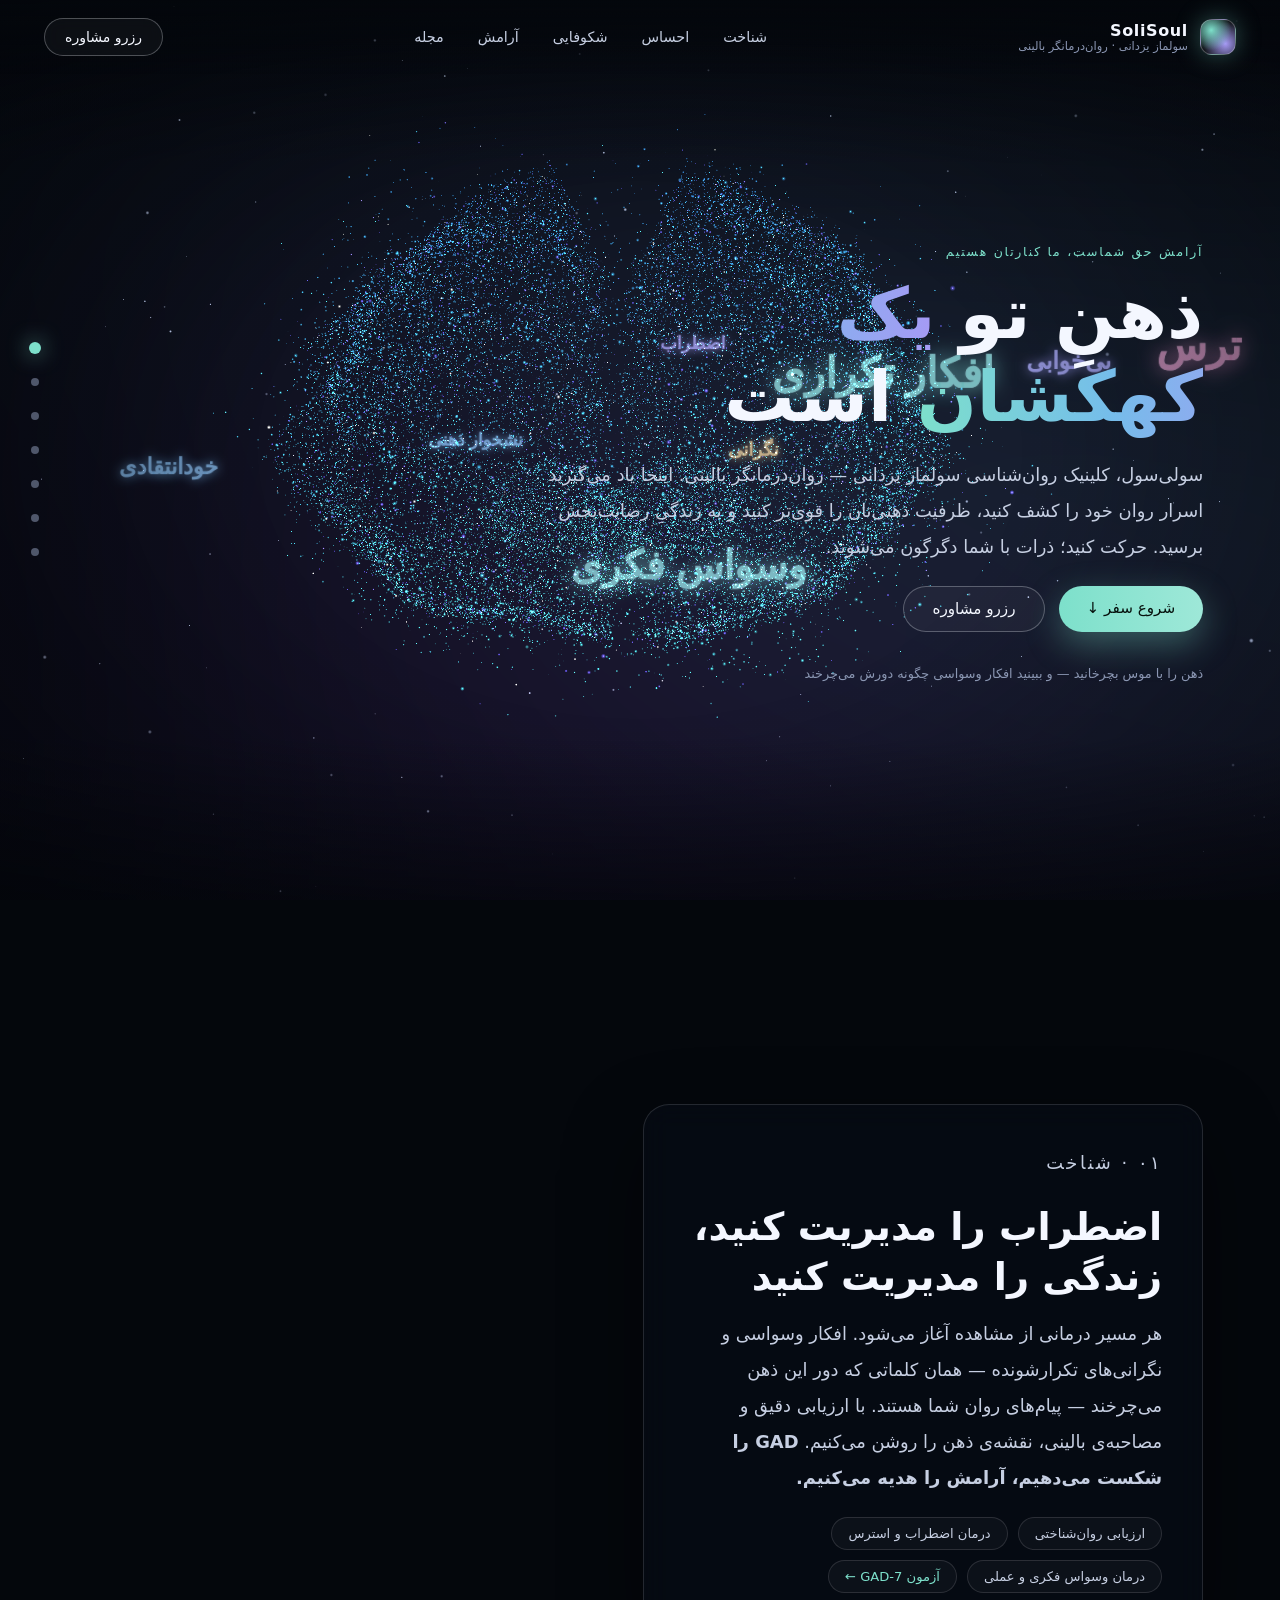
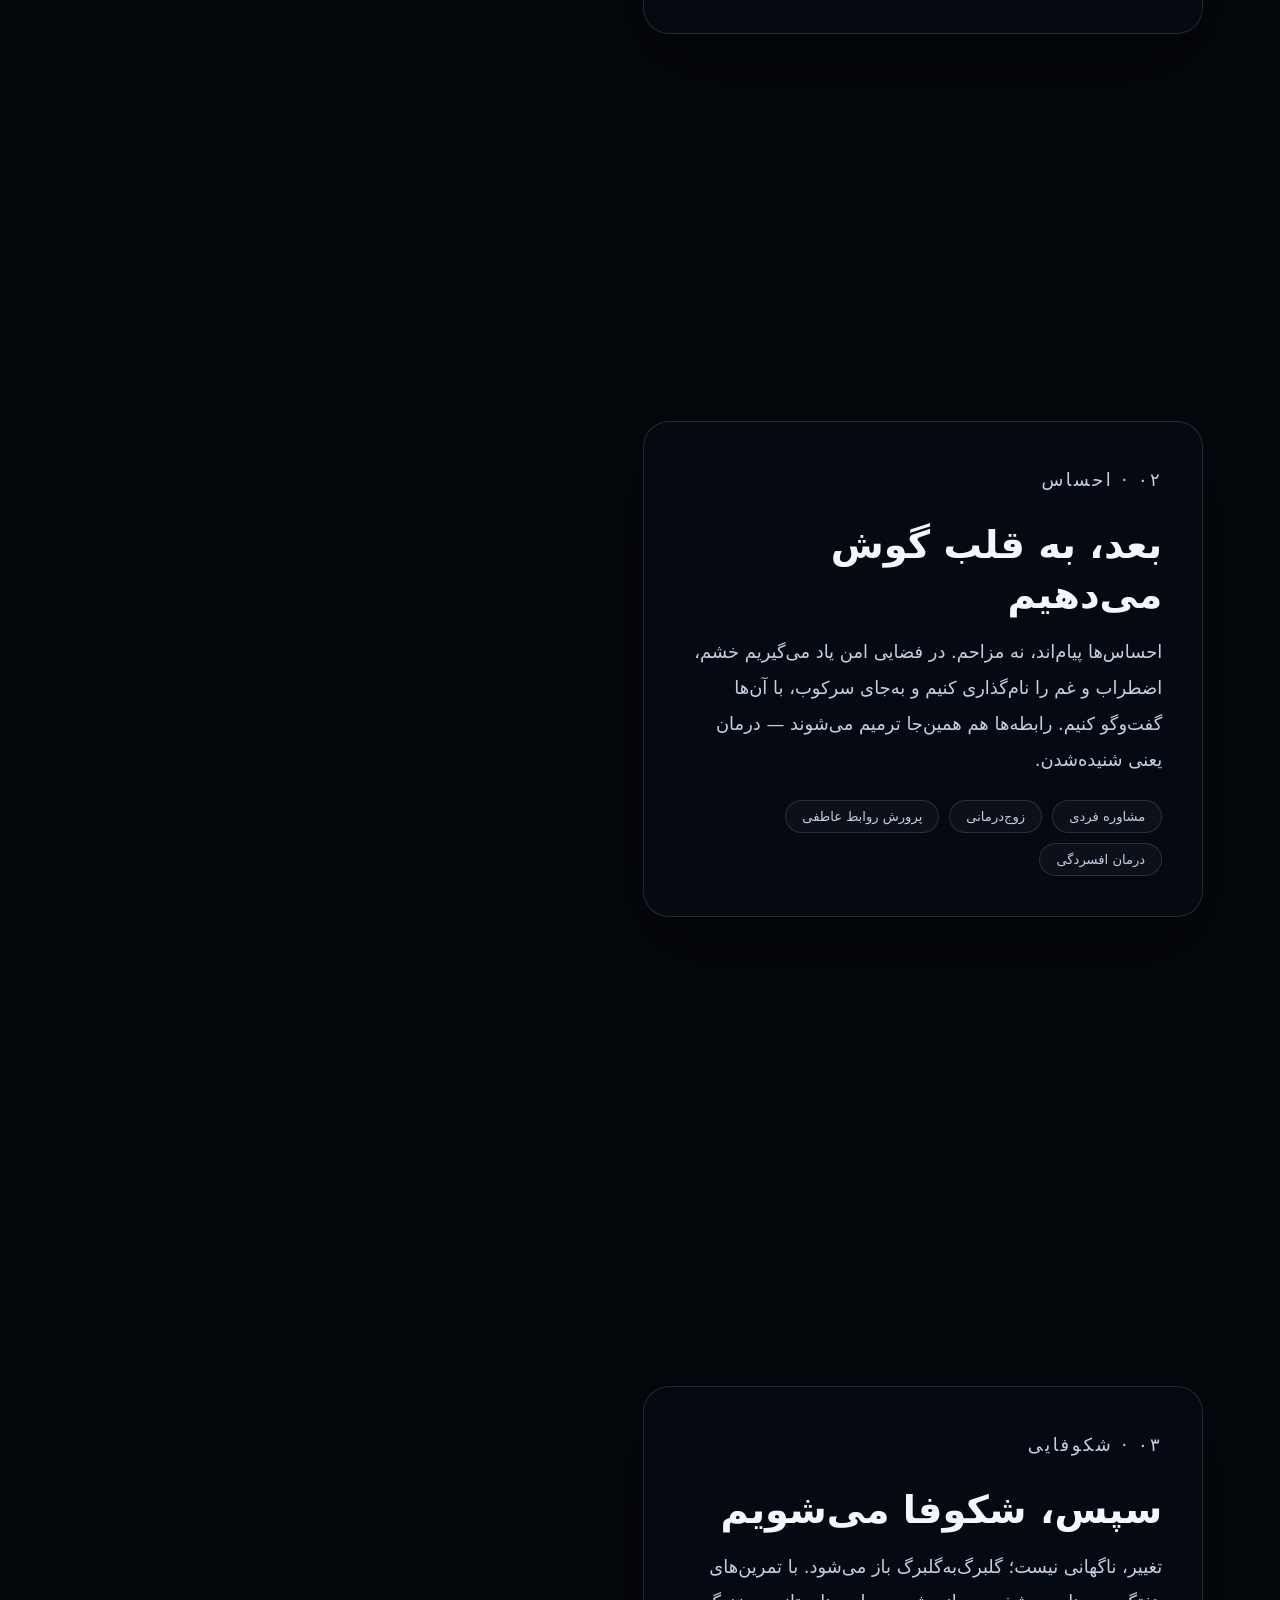
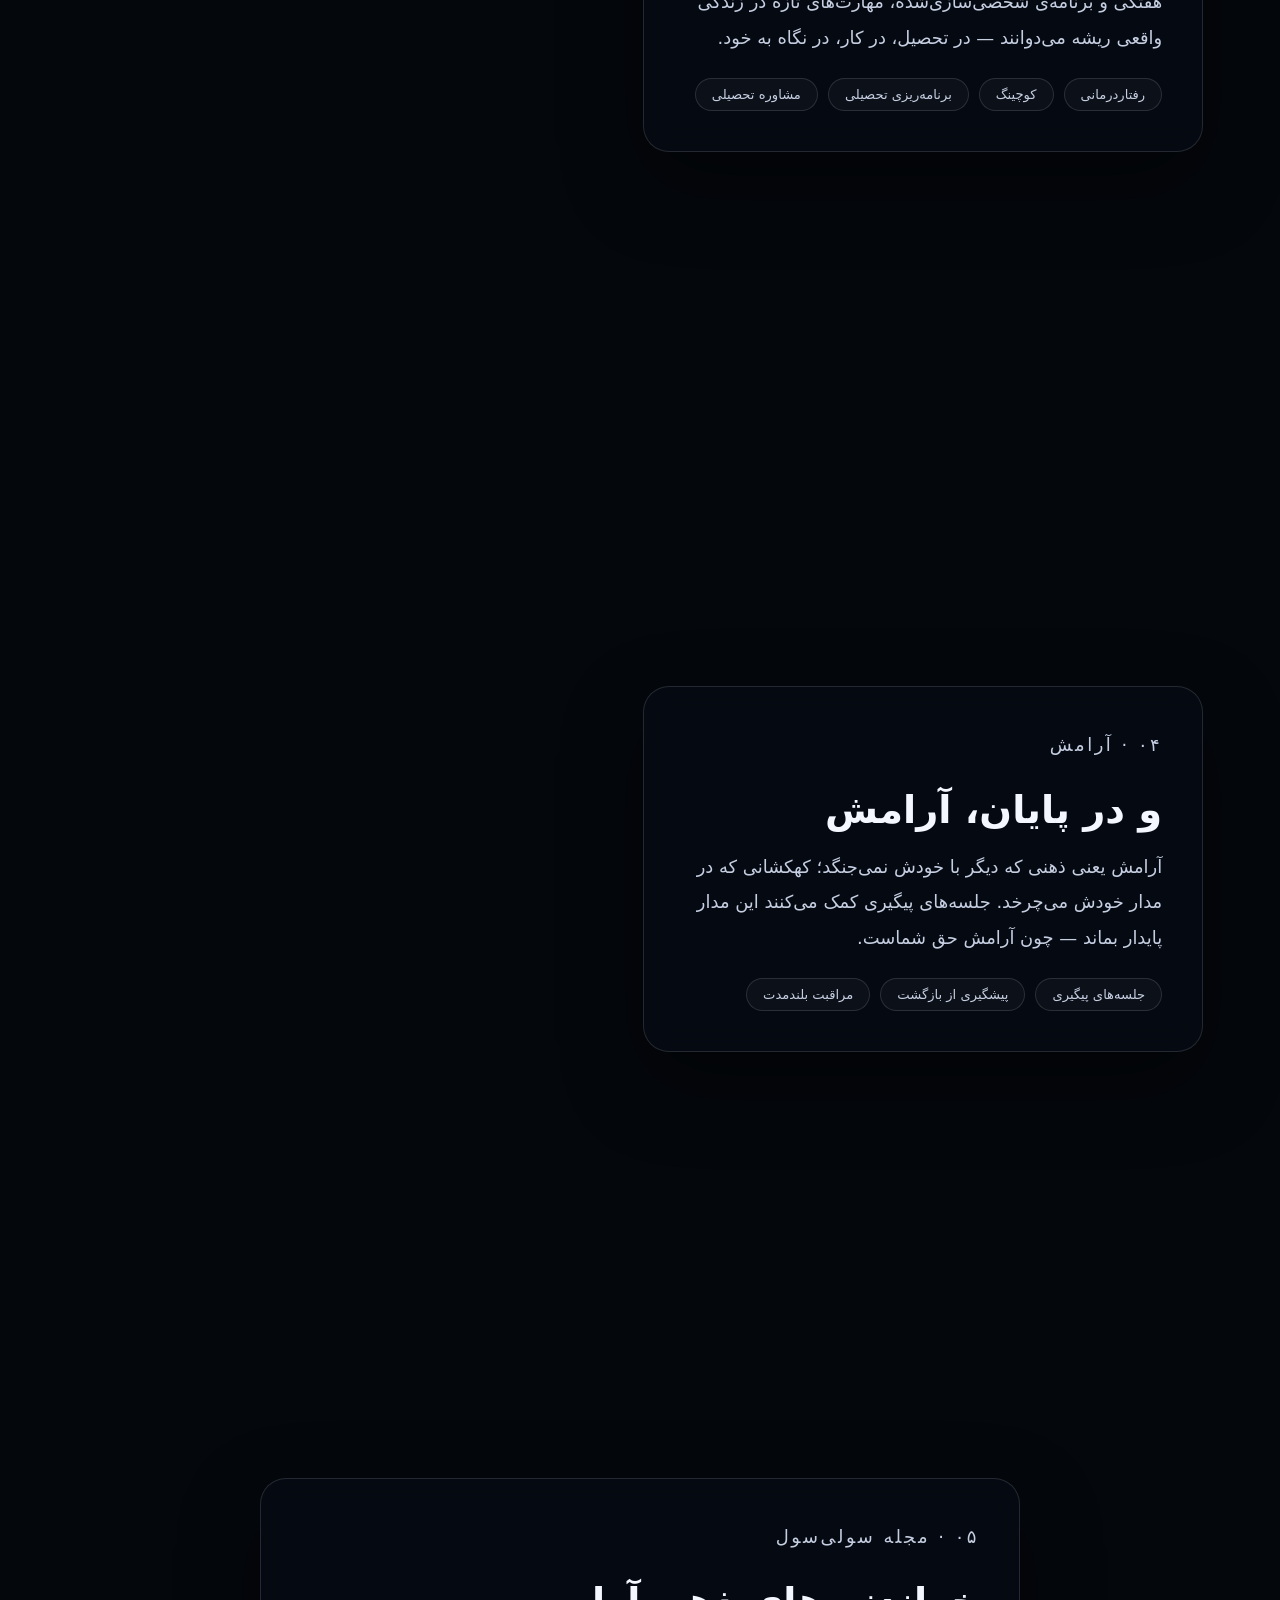
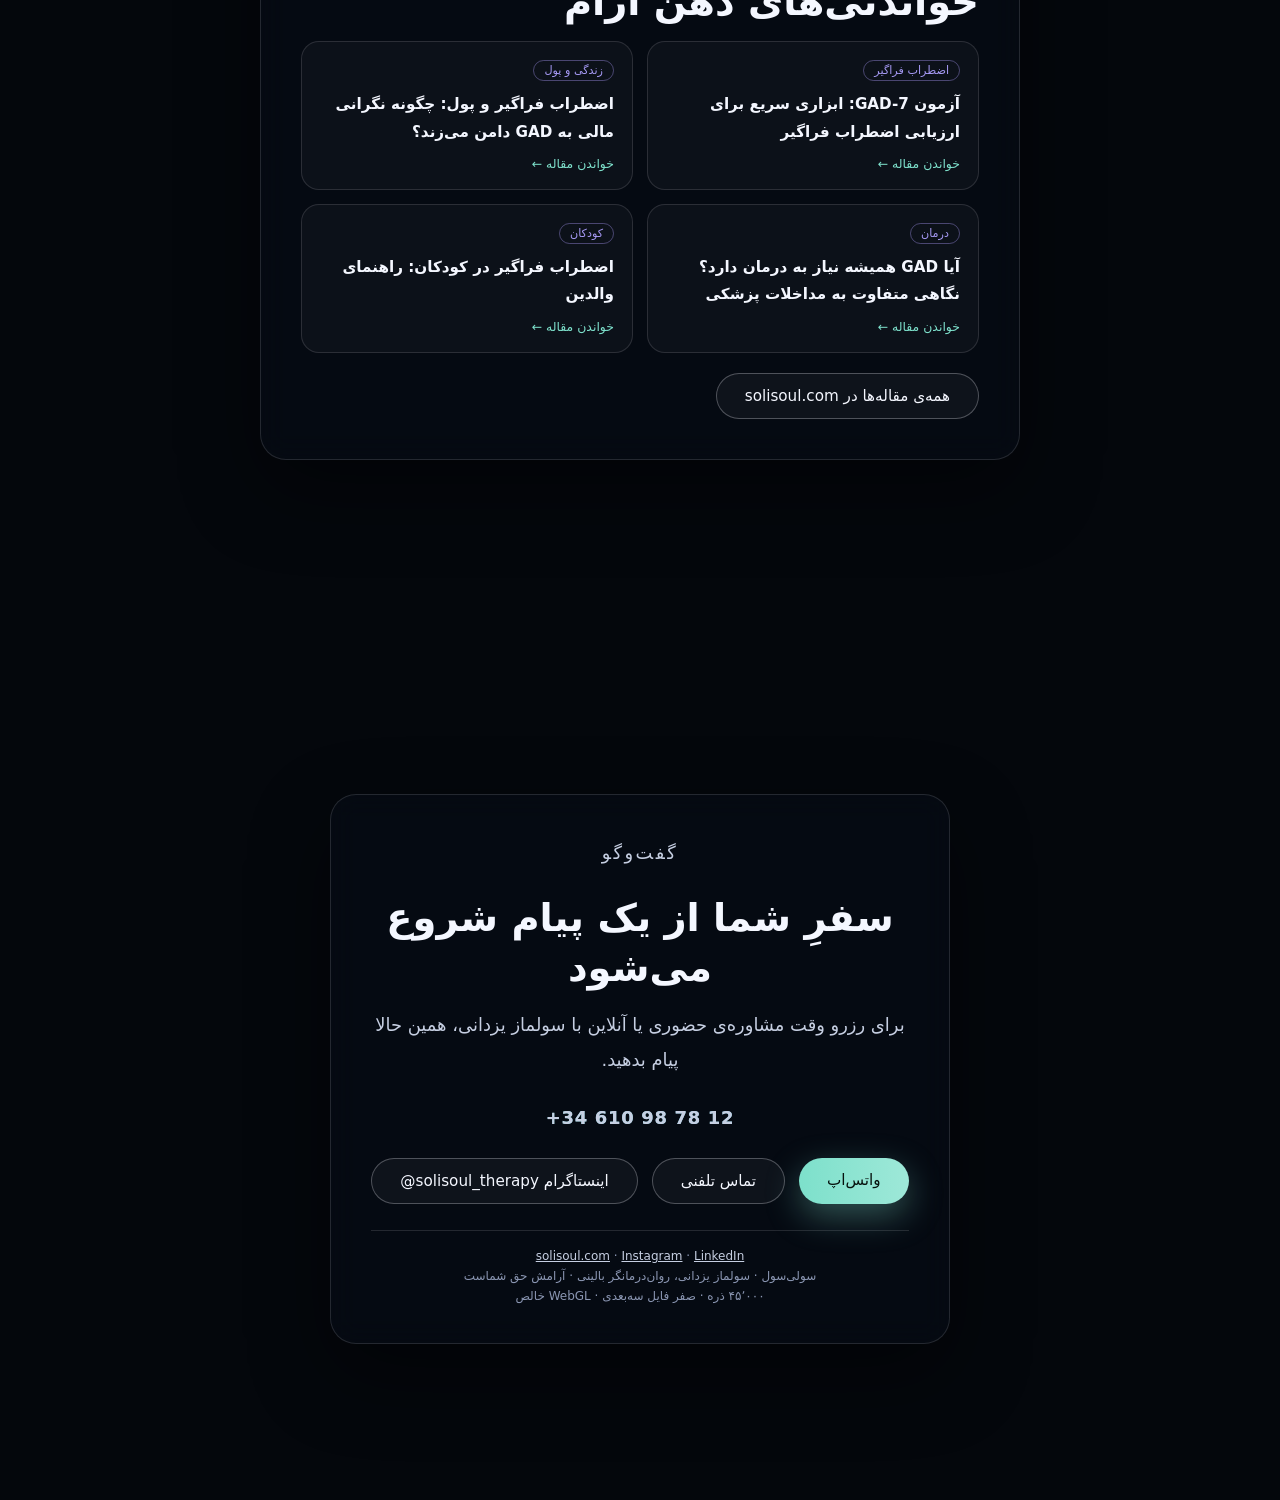
==== claude/index.html @ 1e16c544 "Bundle + minify JS: 2.0MB / 4 requests -> 497KB / 1 request esbuild bundles script.js with three.js " ====
<!doctype html>
<html lang="fa" dir="rtl">
  <head>
    <meta charset="utf-8" />
    <meta name="viewport" content="width=device-width, initial-scale=1" />
    <meta name="theme-color" content="#04070c" />
    <title>سولی‌سول | سولماز یزدانی · روان‌درمانگر بالینی</title>
    <meta
      name="description"
      content="سولی‌سول — کلینیک روان‌شناسی سولماز یزدانی. درمان اضطراب فراگیر (GAD)، وسواس فکری و عملی، زوج‌درمانی و کوچینگ. آرامش حق شماست، ما کنارتان هستیم."
    />
    <link rel="stylesheet" href="./styles.css?v=2" />
    <!-- bundle.min.js = script.js + three.js, built with:
         npx esbuild claude/script.js --bundle --minify --format=esm
           --alias:three=./vendor/three/three.module.js
           --outfile=claude/bundle.min.js
         (edit script.js, then rebuild) -->
    <link rel="modulepreload" href="./bundle.min.js?v=3" />
  </head>
  <body>
    <a class="skip-link" href="#main-content">رفتن به محتوای اصلی</a>

    <div id="loader" class="loader" aria-hidden="true">
      <div class="loader-core">
        <span class="loader-ring"></span>
        <p class="loader-word">در حال بافتن ذرات ذهن…</p>
        <p class="loader-pct"><span id="loader-num">0</span>٪</p>
      </div>
    </div>

    <canvas id="scene" class="scene-canvas" aria-hidden="true"></canvas>
    <div class="vignette" aria-hidden="true"></div>

    <header class="site-header">
      <a class="brand" href="#top" aria-label="سولی‌سول">
        <span class="brand-mark" aria-hidden="true"></span>
        <span class="brand-copy">
          <strong>SoliSoul</strong>
          <small>سولماز یزدانی · روان‌درمانگر بالینی</small>
        </span>
      </a>
      <nav class="site-nav" aria-label="ناوبری">
        <a href="#mind">شناخت</a>
        <a href="#heart">احساس</a>
        <a href="#bloom">شکوفایی</a>
        <a href="#calm">آرامش</a>
        <a href="#blog">مجله</a>
      </nav>
      <a class="header-action" href="#contact">رزرو مشاوره</a>
    </header>

    <nav class="shape-dots" aria-label="مراحل سفر">
      <a href="#top" data-dot="0" class="is-active" aria-label="آغاز"><i></i><em>آغاز</em></a>
      <a href="#mind" data-dot="1" aria-label="شناخت"><i></i><em>شناخت</em></a>
      <a href="#heart" data-dot="2" aria-label="احساس"><i></i><em>احساس</em></a>
      <a href="#bloom" data-dot="3" aria-label="شکوفایی"><i></i><em>شکوفایی</em></a>
      <a href="#calm" data-dot="4" aria-label="آرامش"><i></i><em>آرامش</em></a>
      <a href="#blog" data-dot="5" aria-label="مجله"><i></i><em>مجله</em></a>
      <a href="#contact" data-dot="6" aria-label="گفت‌وگو"><i></i><em>گفت‌وگو</em></a>
    </nav>

    <main id="main-content">
      <!-- ۰ · آغاز -->
      <section class="panel panel-hero" id="top" data-shape="brain" data-index="0">
        <div class="panel-inner">
          <p class="kicker">آرامش حق شماست، ما کنارتان هستیم</p>
          <h1>
            ذهنِ تو
            <span class="grad">یک کهکشان</span>
            است
          </h1>
          <p class="lede">
            سولی‌سول، کلینیک روان‌شناسی سولماز یزدانی — روان‌درمانگر بالینی. اینجا یاد می‌گیرید
            اسرار روان خود را کشف کنید، ظرفیت ذهنی‌تان را قوی‌تر کنید و به زندگیِ رضایت‌بخش
            برسید. حرکت کنید؛ ذرات با شما دگرگون می‌شوند.
          </p>
          <div class="hero-actions">
            <a class="btn btn-solid" href="#mind">شروع سفر ↓</a>
            <a class="btn btn-ghost" href="#contact">رزرو مشاوره</a>
          </div>
          <p class="hint" aria-hidden="true">
            ذهن را با موس بچرخانید — و ببینید افکار وسواسی چگونه دورش می‌چرخند
          </p>
        </div>
      </section>

      <!-- ۱ · شناخت -->
      <section class="panel" id="mind" data-shape="brain" data-index="1">
        <div class="panel-inner card">
          <p class="kicker">۰۱ · شناخت</p>
          <h2>اضطراب را مدیریت کنید، زندگی را مدیریت کنید</h2>
          <p>
            هر مسیر درمانی از مشاهده آغاز می‌شود. افکار وسواسی و نگرانی‌های تکرارشونده — همان
            کلماتی که دور این ذهن می‌چرخند — پیام‌های روان شما هستند. با ارزیابی دقیق و مصاحبه‌ی
            بالینی، نقشه‌ی ذهن را روشن می‌کنیم. <strong>GAD را شکست می‌دهیم، آرامش را هدیه می‌کنیم.</strong>
          </p>
          <ul class="chips">
            <li>ارزیابی روان‌شناختی</li>
            <li>درمان اضطراب و استرس</li>
            <li>درمان وسواس فکری و عملی</li>
            <li><a href="https://solisoul.com/%d8%a2%d8%b2%d9%85%d9%88%d9%86-gad/" target="_blank" rel="noopener">آزمون GAD-7 ←</a></li>
          </ul>
        </div>
      </section>

      <!-- ۲ · احساس -->
      <section class="panel" id="heart" data-shape="heart" data-index="2">
        <div class="panel-inner card">
          <p class="kicker">۰۲ · احساس</p>
          <h2>بعد، به قلب گوش می‌دهیم</h2>
          <p>
            احساس‌ها پیام‌اند، نه مزاحم. در فضایی امن یاد می‌گیریم خشم، اضطراب و غم را نام‌گذاری
            کنیم و به‌جای سرکوب، با آن‌ها گفت‌وگو کنیم. رابطه‌ها هم همین‌جا ترمیم می‌شوند —
            درمان یعنی شنیده‌شدن.
          </p>
          <ul class="chips">
            <li>مشاوره فردی</li>
            <li>زوج‌درمانی</li>
            <li>پرورش روابط عاطفی</li>
            <li>درمان افسردگی</li>
          </ul>
        </div>
      </section>

      <!-- ۳ · شکوفایی -->
      <section class="panel" id="bloom" data-shape="lotus" data-index="3">
        <div class="panel-inner card">
          <p class="kicker">۰۳ · شکوفایی</p>
          <h2>سپس، شکوفا می‌شویم</h2>
          <p>
            تغییر، ناگهانی نیست؛ گلبرگ‌به‌گلبرگ باز می‌شود. با تمرین‌های هفتگی و برنامه‌ی
            شخصی‌سازی‌شده، مهارت‌های تازه در زندگی واقعی ریشه می‌دوانند — در تحصیل، در کار،
            در نگاه به خود.
          </p>
          <ul class="chips">
            <li>رفتاردرمانی</li>
            <li>کوچینگ</li>
            <li>برنامه‌ریزی تحصیلی</li>
            <li>مشاوره تحصیلی</li>
          </ul>
        </div>
      </section>

      <!-- ۴ · آرامش -->
      <section class="panel" id="calm" data-shape="galaxy" data-index="4">
        <div class="panel-inner card">
          <p class="kicker">۰۴ · آرامش</p>
          <h2>و در پایان، آرامش</h2>
          <p>
            آرامش یعنی ذهنی که دیگر با خودش نمی‌جنگد؛ کهکشانی که در مدار خودش می‌چرخد.
            جلسه‌های پیگیری کمک می‌کنند این مدار پایدار بماند — چون آرامش حق شماست.
          </p>
          <ul class="chips">
            <li>جلسه‌های پیگیری</li>
            <li>پیشگیری از بازگشت</li>
            <li>مراقبت بلندمدت</li>
          </ul>
        </div>
      </section>

      <!-- ۵ · مجله -->
      <section class="panel panel-blog" id="blog" data-shape="galaxy" data-index="5">
        <div class="panel-inner card card-blog">
          <p class="kicker">۰۵ · مجله سولی‌سول</p>
          <h2>خواندنی‌های ذهن آرام</h2>
          <div class="blog-grid">
            <a
              class="blog-card"
              target="_blank"
              rel="noopener"
              href="https://solisoul.com/2024/12/%d8%a2%d8%b2%d9%85%d9%88%d9%86-gad-7-%d8%a7%d8%a8%d8%b2%d8%a7%d8%b1%db%8c-%d8%b3%d8%b1%db%8c%d8%b9-%d8%a8%d8%b1%d8%a7%db%8c-%d8%a7%d8%b1%d8%b2%db%8c%d8%a7%d8%a8%db%8c-%d8%a7%d8%b6%d8%b7%d8%b1%d8%a7/"
            >
              <span class="blog-tag">اضطراب فراگیر</span>
              <h3>آزمون GAD-7: ابزاری سریع برای ارزیابی اضطراب فراگیر</h3>
              <span class="blog-more">خواندن مقاله ←</span>
            </a>
            <a
              class="blog-card"
              target="_blank"
              rel="noopener"
              href="https://solisoul.com/2024/12/%d8%a7%d8%b6%d8%b7%d8%b1%d8%a7%d8%a8-%d9%81%d8%b1%d8%a7%da%af%db%8c%d8%b1-%d9%88-%d9%be%d9%88%d9%84-%da%86%da%af%d9%88%d9%86%d9%87-%d9%86%da%af%d8%b1%d8%a7%d9%86%db%8c-%d9%85%d8%a7%d9%84%db%8c-%d8%a8/"
            >
              <span class="blog-tag">زندگی و پول</span>
              <h3>اضطراب فراگیر و پول: چگونه نگرانی مالی به GAD دامن می‌زند؟</h3>
              <span class="blog-more">خواندن مقاله ←</span>
            </a>
            <a
              class="blog-card"
              target="_blank"
              rel="noopener"
              href="https://solisoul.com/2024/12/%d8%a2%db%8c%d8%a7-gad-%d9%87%d9%85%db%8c%d8%b4%d9%87-%d9%86%db%8c%d8%a7%d8%b2-%d8%a8%d9%87-%d8%af%d8%b1%d9%85%d8%a7%d9%86-%d8%af%d8%a7%d8%b1%d8%af%d8%9f-%d9%86%da%af%d8%a7%d9%87-%d9%85%d8%aa%d9%81/"
            >
              <span class="blog-tag">درمان</span>
              <h3>آیا GAD همیشه نیاز به درمان دارد؟ نگاهی متفاوت به مداخلات پزشکی</h3>
              <span class="blog-more">خواندن مقاله ←</span>
            </a>
            <a
              class="blog-card"
              target="_blank"
              rel="noopener"
              href="https://solisoul.com/2024/12/%d8%a7%d8%b6%d8%b7%d8%b1%d8%a7%d8%a8-%d9%81%d8%b1%d8%a7%da%af%db%8c%d8%b1-%d8%af%d8%b1-%da%a9%d9%88%d8%af%da%a9%d8%a7%d9%86-%d8%b1%d8%a7%d9%87%d9%86%d9%85%d8%a7%db%8c-%d9%88%d8%a7%d9%84%d8%af%db%8c/"
            >
              <span class="blog-tag">کودکان</span>
              <h3>اضطراب فراگیر در کودکان: راهنمای والدین</h3>
              <span class="blog-more">خواندن مقاله ←</span>
            </a>
          </div>
          <a
            class="btn btn-ghost blog-all"
            href="https://solisoul.com/%d9%85%d8%ac%d9%84%d9%87-%d8%ae%d8%a8%d8%b1%db%8c/"
            target="_blank"
            rel="noopener"
            >همه‌ی مقاله‌ها در solisoul.com</a
          >
        </div>
      </section>

      <!-- ۶ · تماس -->
      <section class="panel panel-contact" id="contact" data-shape="galaxy" data-index="6">
        <div class="panel-inner card card-contact">
          <p class="kicker">گفت‌وگو</p>
          <h2>سفرِ شما از یک پیام شروع می‌شود</h2>
          <p>
            برای رزرو وقت مشاوره‌ی حضوری یا آنلاین با سولماز یزدانی، همین حالا پیام بدهید.
          </p>
          <p class="contact-phone" dir="ltr">+34 610 98 78 12</p>
          <div class="hero-actions">
            <a class="btn btn-solid" href="https://wa.me/34610987812" target="_blank" rel="noopener">واتس‌اپ</a>
            <a class="btn btn-ghost" href="tel:+34610987812">تماس تلفنی</a>
            <a class="btn btn-ghost" href="https://instagram.com/solisoul_therapy" target="_blank" rel="noopener">
              اینستاگرام <span dir="ltr">@solisoul_therapy</span>
            </a>
          </div>
          <footer class="foot">
            <span>
              <a href="https://solisoul.com" target="_blank" rel="noopener">solisoul.com</a>
              ·
              <a href="https://instagram.com/solisoul_therapy" target="_blank" rel="noopener">Instagram</a>
              ·
              <a href="https://www.linkedin.com/in/solmaz-yazdani-0b8315322" target="_blank" rel="noopener">LinkedIn</a>
            </span>
            <span>سولی‌سول · سولماز یزدانی، روان‌درمانگر بالینی · آرامش حق شماست</span>
            <span>۴۵٬۰۰۰ ذره · صفر فایل سه‌بعدی · WebGL خالص</span>
          </footer>
        </div>
      </section>
    </main>

    <div class="fallback" id="webgl-fallback" hidden>
      <p>مرورگر شما WebGL را پشتیبانی نمی‌کند؛ اما محتوای صفحه همچنان در دسترس است.</p>
    </div>

    <script type="module" src="./bundle.min.js?v=3"></script>
  </body>
</html>
---- claude/styles.css ----
:root {
  --ink: #f4f7ff;
  --soft: #c6cfe2;
  --muted: #8b97b3;
  --deep: #04070c;
  --panel: rgba(9, 14, 24, 0.55);
  --panel-strong: rgba(10, 16, 28, 0.82);
  --mint: #7de0cb;
  --violet: #a69af5;
  --gold: #f7ca6b;
  --rose: #ef86b0;
  --blue: #75bdea;
  --line: rgba(244, 247, 255, 0.13);
  --line-strong: rgba(244, 247, 255, 0.28);
  --radius: 26px;
  --header-h: 74px;
}

* {
  box-sizing: border-box;
}

html {
  scroll-behavior: smooth;
}

body {
  margin: 0;
  min-height: 100vh;
  color: var(--ink);
  background: var(--deep);
  font-family:
    Tahoma, "Segoe UI", ui-sans-serif, system-ui, -apple-system, BlinkMacSystemFont,
    sans-serif;
  direction: rtl;
  overflow-x: hidden;
}

::selection {
  color: #060a12;
  background: var(--mint);
}

/* ---------- canvas & overlays ---------- */

.scene-canvas {
  position: fixed;
  inset: 0;
  width: 100%;
  height: 100%;
  z-index: 0;
  display: block;
}

.vignette {
  position: fixed;
  inset: 0;
  z-index: 1;
  pointer-events: none;
  background:
    radial-gradient(ellipse at center, transparent 42%, rgba(2, 4, 8, 0.55) 100%),
    linear-gradient(180deg, rgba(2, 4, 8, 0.5), transparent 18%, transparent 82%, rgba(2, 4, 8, 0.6));
}

/* ---------- loader ---------- */

.loader {
  position: fixed;
  inset: 0;
  z-index: 50;
  display: grid;
  place-items: center;
  background: var(--deep);
  transition: opacity 0.7s ease, visibility 0.7s ease;
}

.loader.is-done {
  opacity: 0;
  visibility: hidden;
}

.loader-core {
  text-align: center;
  display: grid;
  gap: 14px;
  justify-items: center;
}

.loader-ring {
  width: 64px;
  height: 64px;
  border-radius: 50%;
  border: 2px solid var(--line);
  border-top-color: var(--mint);
  border-inline-start-color: var(--violet);
  animation: spin 1.1s linear infinite;
}

@keyframes spin {
  to {
    transform: rotate(360deg);
  }
}

.loader-word {
  margin: 0;
  color: var(--soft);
  font-size: 0.95rem;
  letter-spacing: 0.02em;
}

.loader-pct {
  margin: 0;
  font-size: 1.6rem;
  font-weight: 700;
  background: linear-gradient(90deg, var(--mint), var(--violet));
  -webkit-background-clip: text;
  background-clip: text;
  color: transparent;
}

/* ---------- header ---------- */

.skip-link {
  position: fixed;
  top: -60px;
  inset-inline-start: 16px;
  z-index: 60;
  padding: 10px 18px;
  border-radius: 12px;
  background: var(--mint);
  color: #06110d;
  text-decoration: none;
  transition: top 0.2s ease;
}

.skip-link:focus {
  top: 12px;
}

.site-header {
  position: fixed;
  top: 0;
  inset-inline: 0;
  z-index: 20;
  height: var(--header-h);
  display: flex;
  align-items: center;
  justify-content: space-between;
  gap: 18px;
  padding: 0 clamp(16px, 4vw, 44px);
  background: linear-gradient(180deg, rgba(4, 7, 12, 0.85), rgba(4, 7, 12, 0));
}

.brand {
  display: flex;
  align-items: center;
  gap: 12px;
  text-decoration: none;
  color: var(--ink);
}

.brand-mark {
  width: 36px;
  height: 36px;
  border-radius: 12px;
  background:
    radial-gradient(circle at 30% 30%, var(--mint), transparent 60%),
    radial-gradient(circle at 72% 70%, var(--violet), transparent 65%),
    rgba(255, 255, 255, 0.06);
  border: 1px solid var(--line-strong);
  box-shadow: 0 0 24px rgba(125, 224, 203, 0.35);
}

.brand-copy {
  display: grid;
  line-height: 1.2;
}

.brand-copy strong {
  font-size: 1rem;
  letter-spacing: 0.04em;
}

.brand-copy small {
  color: var(--muted);
  font-size: 0.72rem;
}

.site-nav {
  display: flex;
  gap: clamp(10px, 2.4vw, 26px);
}

.site-nav a {
  color: var(--soft);
  text-decoration: none;
  font-size: 0.9rem;
  padding: 8px 4px;
  border-bottom: 1px solid transparent;
  transition: color 0.2s ease, border-color 0.2s ease;
}

.site-nav a:hover {
  color: var(--ink);
  border-color: var(--mint);
}

.header-action {
  padding: 10px 20px;
  border-radius: 999px;
  border: 1px solid var(--line-strong);
  color: var(--ink);
  text-decoration: none;
  font-size: 0.88rem;
  background: rgba(255, 255, 255, 0.04);
  backdrop-filter: blur(8px);
  transition: background 0.2s ease, border-color 0.2s ease, transform 0.2s ease;
}

.header-action:hover {
  background: rgba(125, 224, 203, 0.14);
  border-color: var(--mint);
  transform: translateY(-1px);
}

/* ---------- side dots ---------- */

.shape-dots {
  position: fixed;
  z-index: 20;
  inset-inline-end: clamp(10px, 2vw, 26px);
  top: 50%;
  transform: translateY(-50%);
  display: grid;
  gap: 16px;
}

.shape-dots a {
  position: relative;
  display: grid;
  place-items: center;
  width: 18px;
  height: 18px;
  text-decoration: none;
}

.shape-dots i {
  width: 8px;
  height: 8px;
  border-radius: 50%;
  background: var(--muted);
  opacity: 0.55;
  transition: all 0.3s ease;
}

.shape-dots em {
  position: absolute;
  inset-inline-end: 26px;
  top: 50%;
  transform: translateY(-50%);
  font-style: normal;
  font-size: 0.72rem;
  color: var(--soft);
  background: var(--panel-strong);
  border: 1px solid var(--line);
  padding: 4px 10px;
  border-radius: 999px;
  opacity: 0;
  pointer-events: none;
  white-space: nowrap;
  transition: opacity 0.2s ease;
}

.shape-dots a:hover em {
  opacity: 1;
}

.shape-dots a.is-active i {
  opacity: 1;
  background: var(--mint);
  box-shadow: 0 0 14px rgba(125, 224, 203, 0.8);
  transform: scale(1.5);
}

/* ---------- panels ---------- */

main {
  position: relative;
  z-index: 10;
}

.panel {
  min-height: 100vh;
  display: flex;
  align-items: center;
  padding: calc(var(--header-h) + 24px) clamp(18px, 6vw, 80px) 60px;
}

.panel-inner {
  max-width: 560px;
}

.panel-hero .panel-inner {
  max-width: 660px;
}

.kicker {
  margin: 0 0 14px;
  font-size: 0.78rem;
  letter-spacing: 0.14em;
  color: var(--mint);
}

h1 {
  margin: 0 0 18px;
  font-size: clamp(2.4rem, 6.4vw, 4.4rem);
  line-height: 1.18;
  font-weight: 800;
}

h2 {
  margin: 0 0 14px;
  font-size: clamp(1.6rem, 3.6vw, 2.4rem);
  line-height: 1.3;
}

.grad {
  background: linear-gradient(90deg, var(--mint), var(--blue), var(--violet));
  -webkit-background-clip: text;
  background-clip: text;
  color: transparent;
}

.lede,
.card p {
  margin: 0 0 22px;
  color: var(--soft);
  font-size: clamp(0.98rem, 1.6vw, 1.12rem);
  line-height: 2;
}

.hint {
  margin-top: 34px;
  color: var(--muted);
  font-size: 0.8rem;
}

.card {
  background: var(--panel);
  border: 1px solid var(--line);
  border-radius: var(--radius);
  padding: clamp(24px, 4vw, 40px);
  backdrop-filter: blur(14px);
  box-shadow: 0 30px 80px rgba(0, 0, 0, 0.45);
}

.chips {
  list-style: none;
  display: flex;
  flex-wrap: wrap;
  gap: 10px;
  margin: 0;
  padding: 0;
}

.chips li {
  padding: 8px 16px;
  border-radius: 999px;
  border: 1px solid var(--line);
  color: var(--soft);
  font-size: 0.82rem;
  background: rgba(255, 255, 255, 0.03);
}

.hero-actions {
  display: flex;
  flex-wrap: wrap;
  gap: 14px;
}

.btn {
  padding: 13px 28px;
  border-radius: 999px;
  text-decoration: none;
  font-size: 0.95rem;
  transition: transform 0.2s ease, box-shadow 0.2s ease, background 0.2s ease;
}

.btn-solid {
  color: #07100d;
  color: #06110d;
  background: linear-gradient(90deg, var(--mint), #9ee8d8);
  box-shadow: 0 12px 34px rgba(125, 224, 203, 0.35);
}

.btn-solid:hover {
  transform: translateY(-2px);
  box-shadow: 0 18px 44px rgba(125, 224, 203, 0.5);
}

.btn-ghost {
  color: var(--ink);
  border: 1px solid var(--line-strong);
  background: rgba(255, 255, 255, 0.04);
}

.btn-ghost:hover {
  background: rgba(166, 154, 245, 0.14);
  border-color: var(--violet);
}

.chips a {
  color: var(--mint);
  text-decoration: none;
}

.chips a:hover {
  text-decoration: underline;
}

/* ---------- blog ---------- */

.panel-blog {
  justify-content: center;
}

.card-blog {
  max-width: 760px;
  width: 100%;
}

.blog-grid {
  display: grid;
  grid-template-columns: repeat(auto-fit, minmax(240px, 1fr));
  gap: 14px;
  margin-bottom: 20px;
}

.blog-card {
  display: grid;
  align-content: start;
  gap: 10px;
  padding: 18px;
  border-radius: 18px;
  border: 1px solid var(--line);
  background: rgba(255, 255, 255, 0.03);
  text-decoration: none;
  color: var(--ink);
  transition: transform 0.2s ease, border-color 0.2s ease, background 0.2s ease;
}

.blog-card:hover {
  transform: translateY(-3px);
  border-color: var(--mint);
  background: rgba(125, 224, 203, 0.07);
}

.blog-card h3 {
  margin: 0;
  font-size: 0.95rem;
  line-height: 1.8;
  font-weight: 600;
}

.blog-tag {
  justify-self: start;
  font-size: 0.7rem;
  padding: 3px 10px;
  border-radius: 999px;
  color: var(--violet);
  border: 1px solid rgba(166, 154, 245, 0.4);
}

.blog-more {
  font-size: 0.78rem;
  color: var(--mint);
}

.blog-all {
  justify-self: center;
  display: inline-block;
}

/* ---------- contact ---------- */

.contact-phone {
  font-size: clamp(1.4rem, 3.4vw, 2rem);
  font-weight: 800;
  letter-spacing: 0.04em;
  margin: 0 0 20px;
  background: linear-gradient(90deg, var(--mint), var(--blue));
  -webkit-background-clip: text;
  background-clip: text;
  color: transparent;
}

.foot a {
  color: var(--soft);
}

.panel-contact {
  justify-content: center;
}

.card-contact {
  text-align: center;
  max-width: 620px;
}

.card-contact .hero-actions {
  justify-content: center;
  margin-bottom: 26px;
}

.foot {
  display: grid;
  gap: 6px;
  padding-top: 18px;
  border-top: 1px solid var(--line);
  color: var(--muted);
  font-size: 0.75rem;
}

.fallback {
  position: fixed;
  bottom: 16px;
  inset-inline: 16px;
  z-index: 30;
  background: var(--panel-strong);
  border: 1px solid var(--line);
  border-radius: 14px;
  padding: 12px 18px;
  color: var(--soft);
  font-size: 0.85rem;
}

/* ---------- responsive / motion ---------- */

@media (max-width: 760px) {
  .site-nav {
    display: none;
  }

  .shape-dots {
    inset-inline-end: 8px;
    gap: 12px;
  }

  .panel {
    align-items: flex-end;
    padding-bottom: 80px;
  }

  .panel-inner {
    width: 100%;
  }
}

@media (prefers-reduced-motion: reduce) {
  html {
    scroll-behavior: auto;
  }

  .loader-ring {
    animation: none;
  }
}
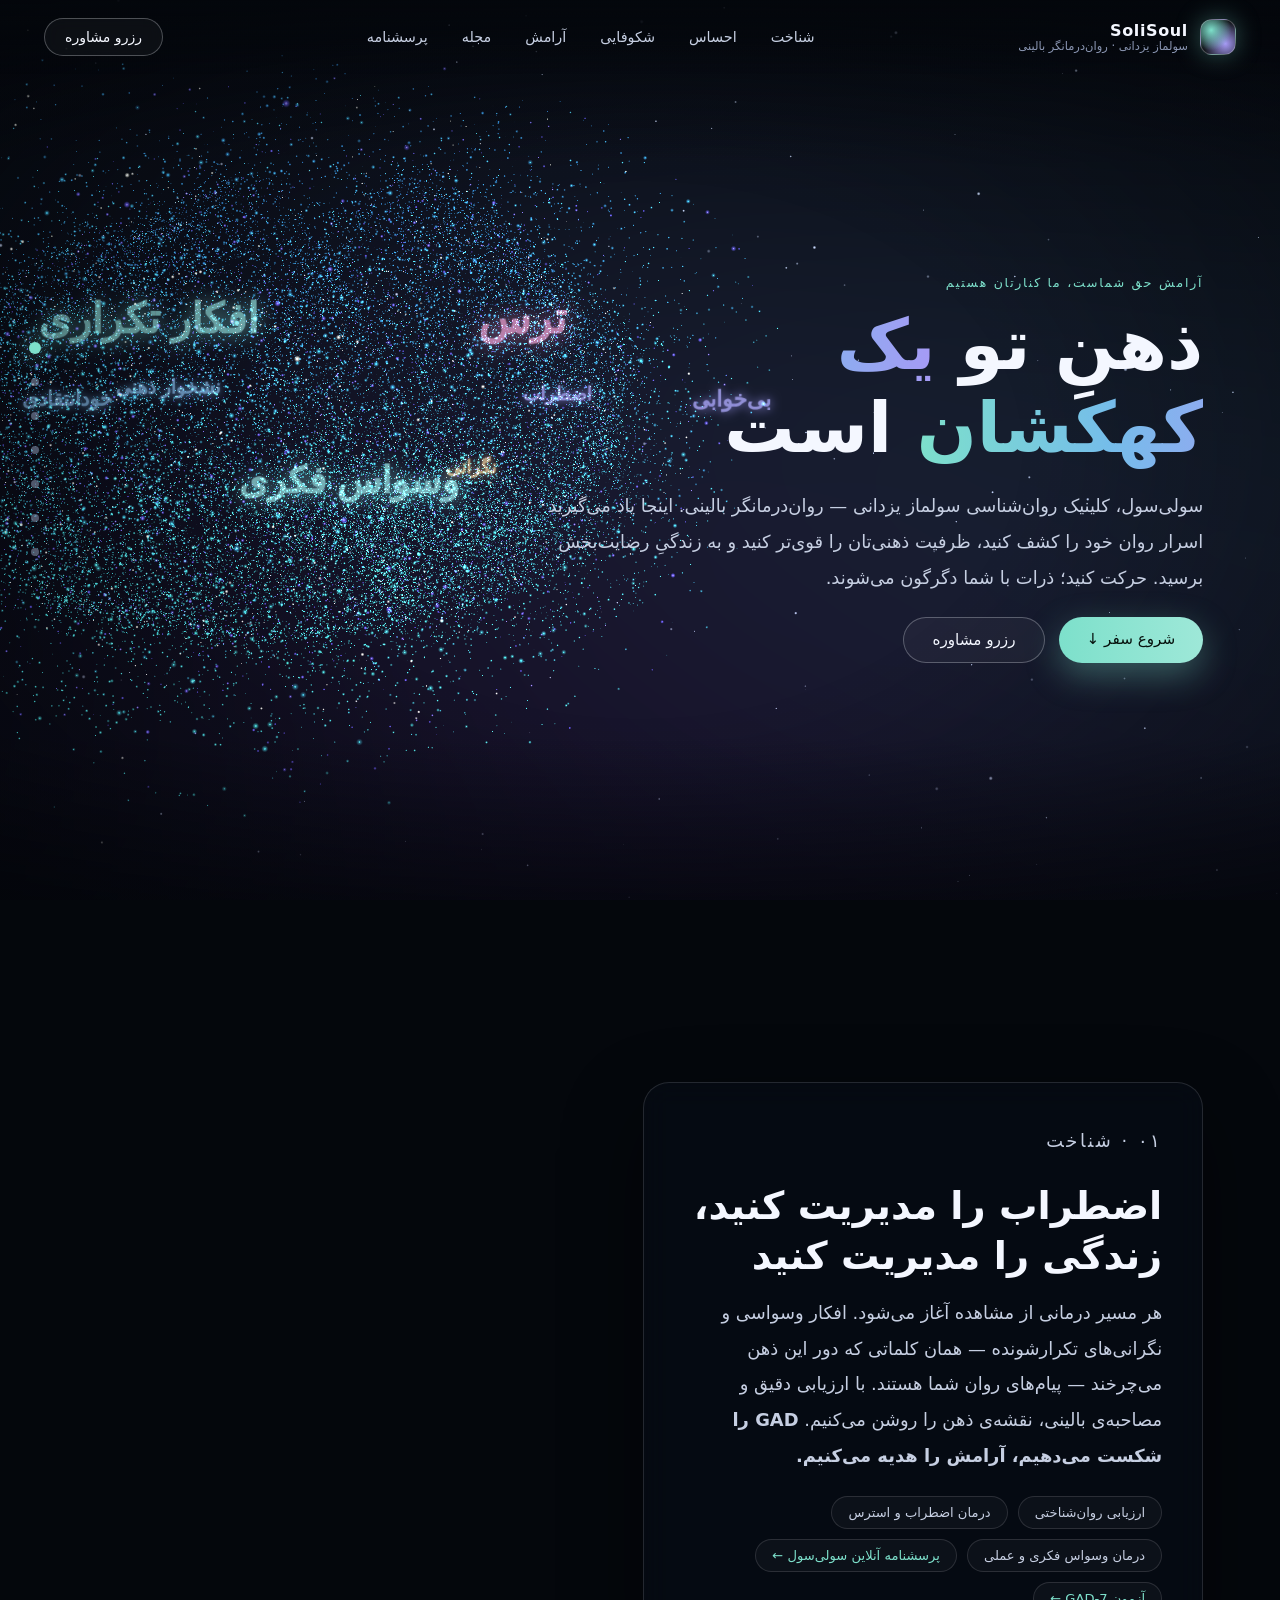
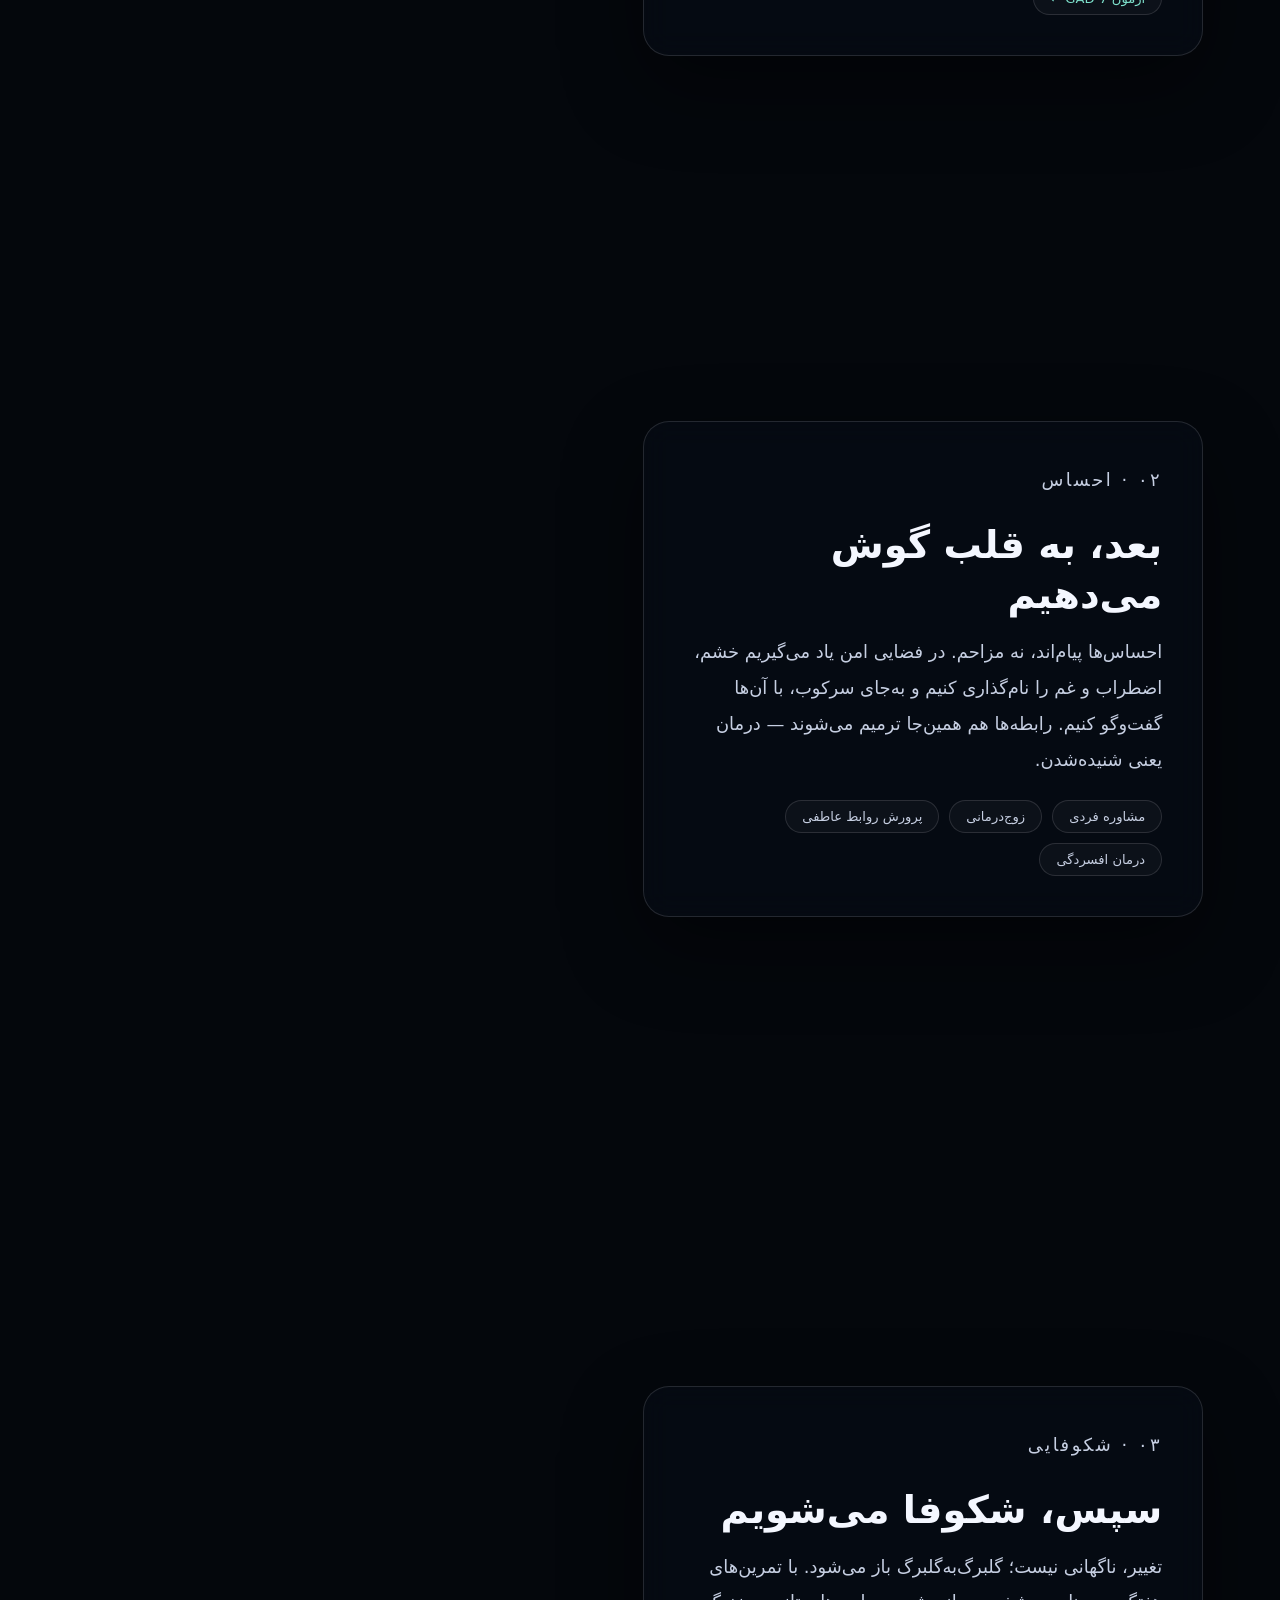
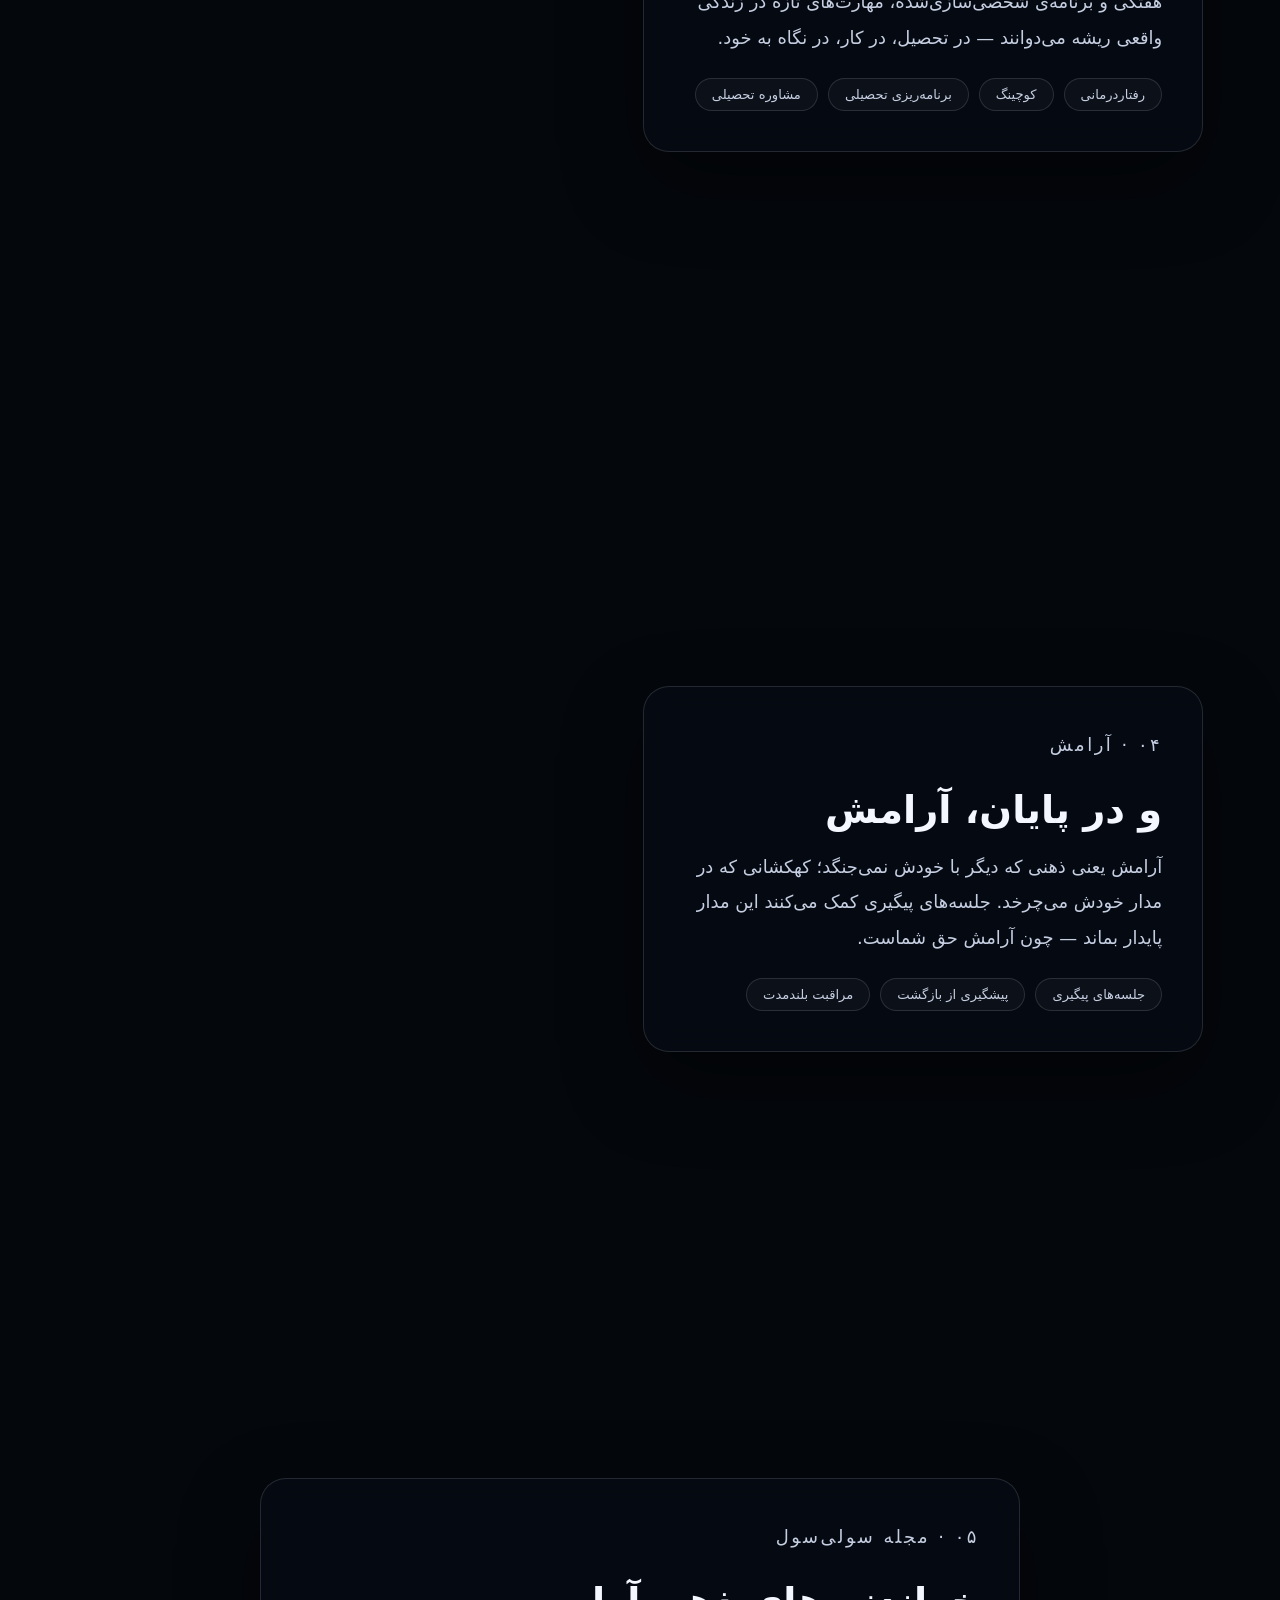
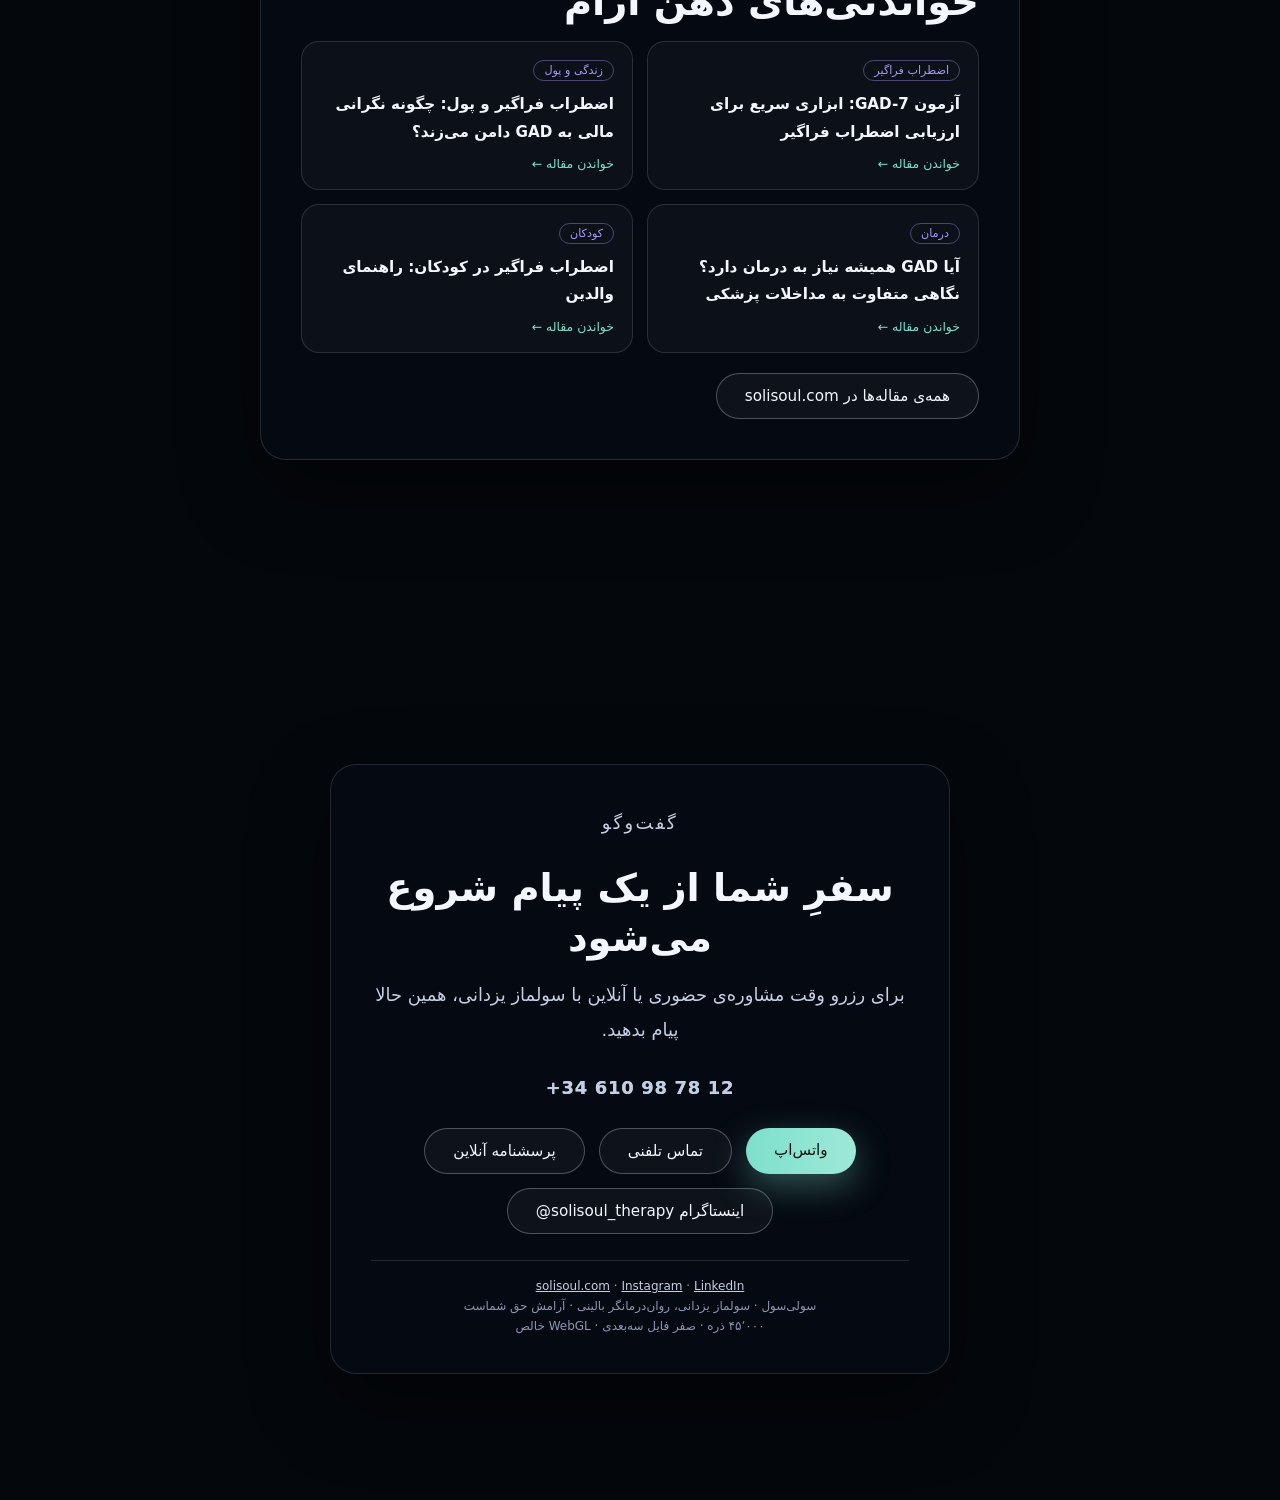
==== commit eafd2bb2: "Hero brain shifted left, hint removed, SolSurvey questionnaire added - Hero: brain offset to the lef" ====
--- a/claude/index.html
+++ b/claude/index.html
@@ -15,7 +15,7 @@
            --alias:three=./vendor/three/three.module.js
            --outfile=claude/bundle.min.js
          (edit script.js, then rebuild) -->
-    <link rel="modulepreload" href="./bundle.min.js?v=3" />
+    <link rel="modulepreload" href="./bundle.min.js?v=5" />
   </head>
   <body>
     <a class="skip-link" href="#main-content">رفتن به محتوای اصلی</a>
@@ -45,6 +45,7 @@
         <a href="#bloom">شکوفایی</a>
         <a href="#calm">آرامش</a>
         <a href="#blog">مجله</a>
+        <a href="./survey.html">پرسشنامه</a>
       </nav>
       <a class="header-action" href="#contact">رزرو مشاوره</a>
     </header>
@@ -78,9 +79,6 @@
             <a class="btn btn-solid" href="#mind">شروع سفر ↓</a>
             <a class="btn btn-ghost" href="#contact">رزرو مشاوره</a>
           </div>
-          <p class="hint" aria-hidden="true">
-            ذهن را با موس بچرخانید — و ببینید افکار وسواسی چگونه دورش می‌چرخند
-          </p>
         </div>
       </section>
 
@@ -98,6 +96,7 @@
             <li>ارزیابی روان‌شناختی</li>
             <li>درمان اضطراب و استرس</li>
             <li>درمان وسواس فکری و عملی</li>
+            <li><a href="./survey.html">پرسشنامه آنلاین سولی‌سول ←</a></li>
             <li><a href="https://solisoul.com/%d8%a2%d8%b2%d9%85%d9%88%d9%86-gad/" target="_blank" rel="noopener">آزمون GAD-7 ←</a></li>
           </ul>
         </div>
@@ -227,6 +226,7 @@
           <div class="hero-actions">
             <a class="btn btn-solid" href="https://wa.me/34610987812" target="_blank" rel="noopener">واتس‌اپ</a>
             <a class="btn btn-ghost" href="tel:+34610987812">تماس تلفنی</a>
+            <a class="btn btn-ghost" href="./survey.html">پرسشنامه آنلاین</a>
             <a class="btn btn-ghost" href="https://instagram.com/solisoul_therapy" target="_blank" rel="noopener">
               اینستاگرام <span dir="ltr">@solisoul_therapy</span>
             </a>
@@ -250,6 +250,6 @@
       <p>مرورگر شما WebGL را پشتیبانی نمی‌کند؛ اما محتوای صفحه همچنان در دسترس است.</p>
     </div>
 
-    <script type="module" src="./bundle.min.js?v=3"></script>
+    <script type="module" src="./bundle.min.js?v=5"></script>
   </body>
 </html>
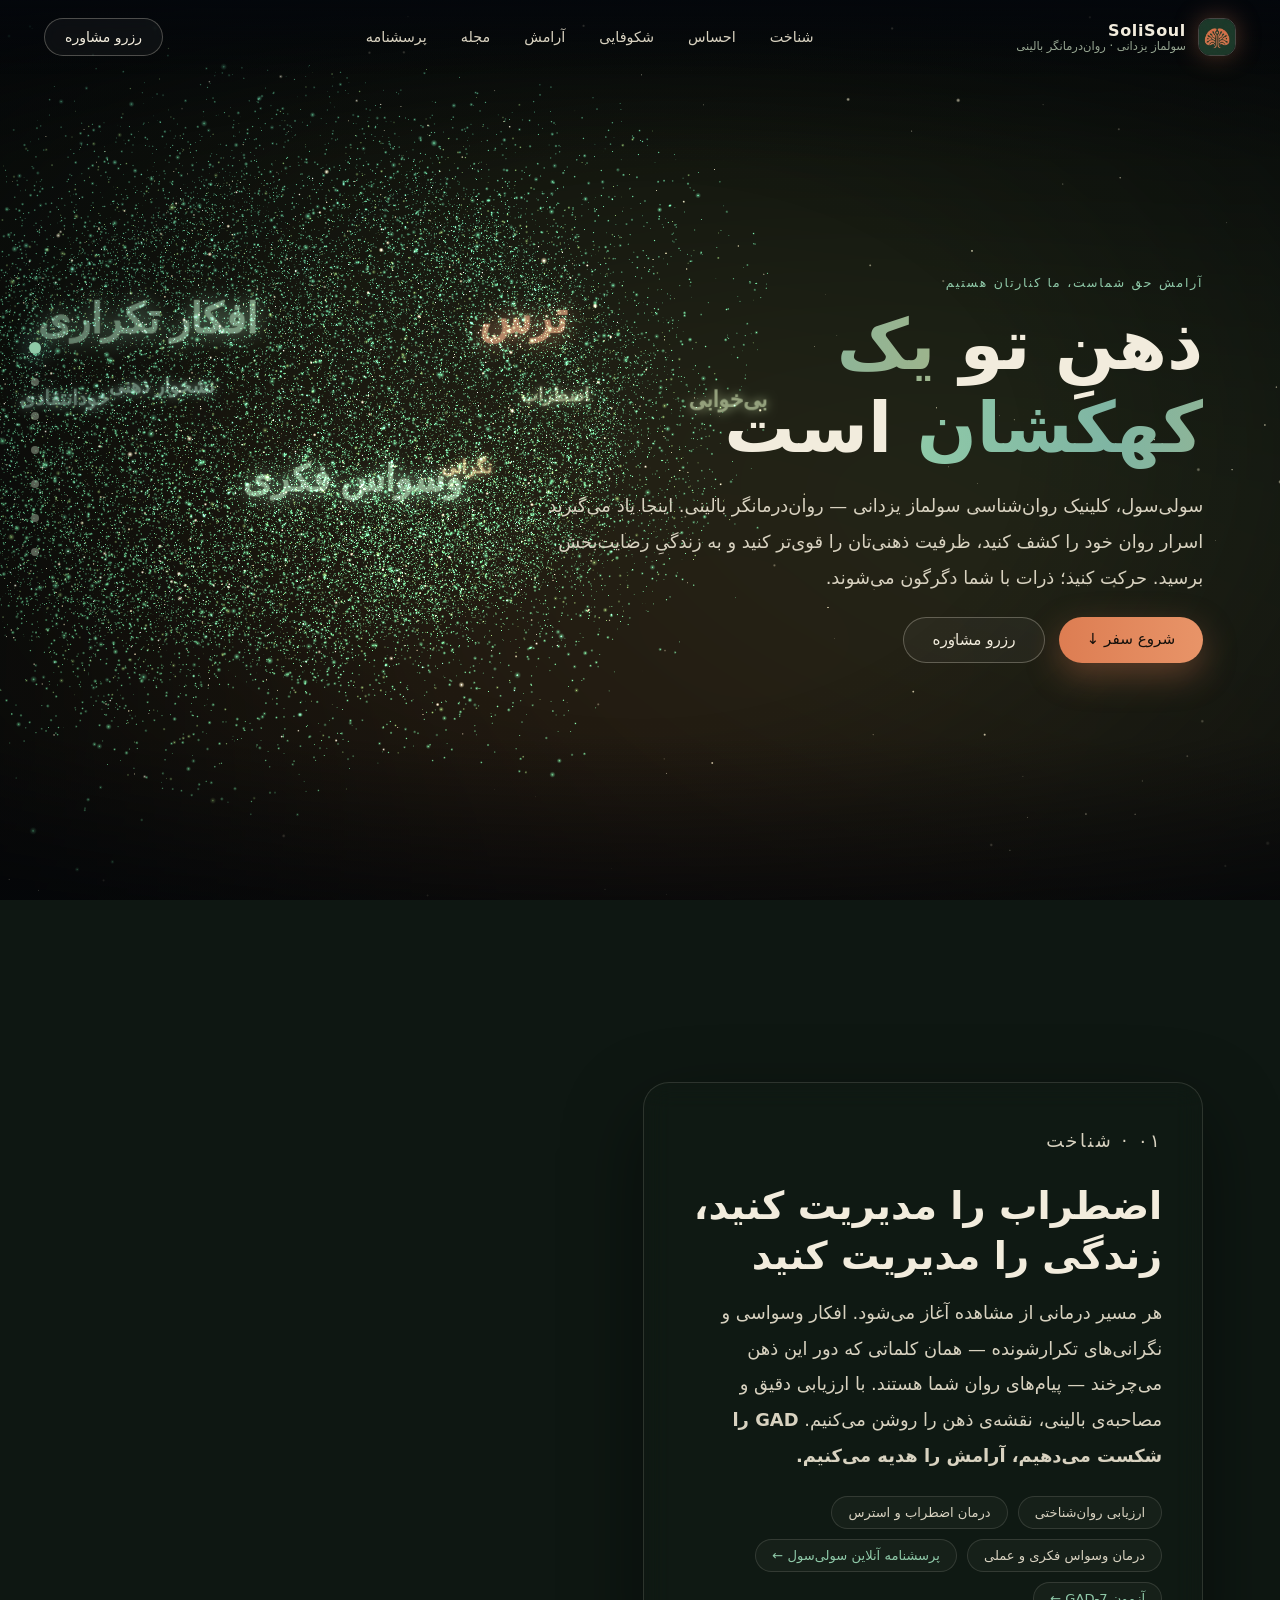
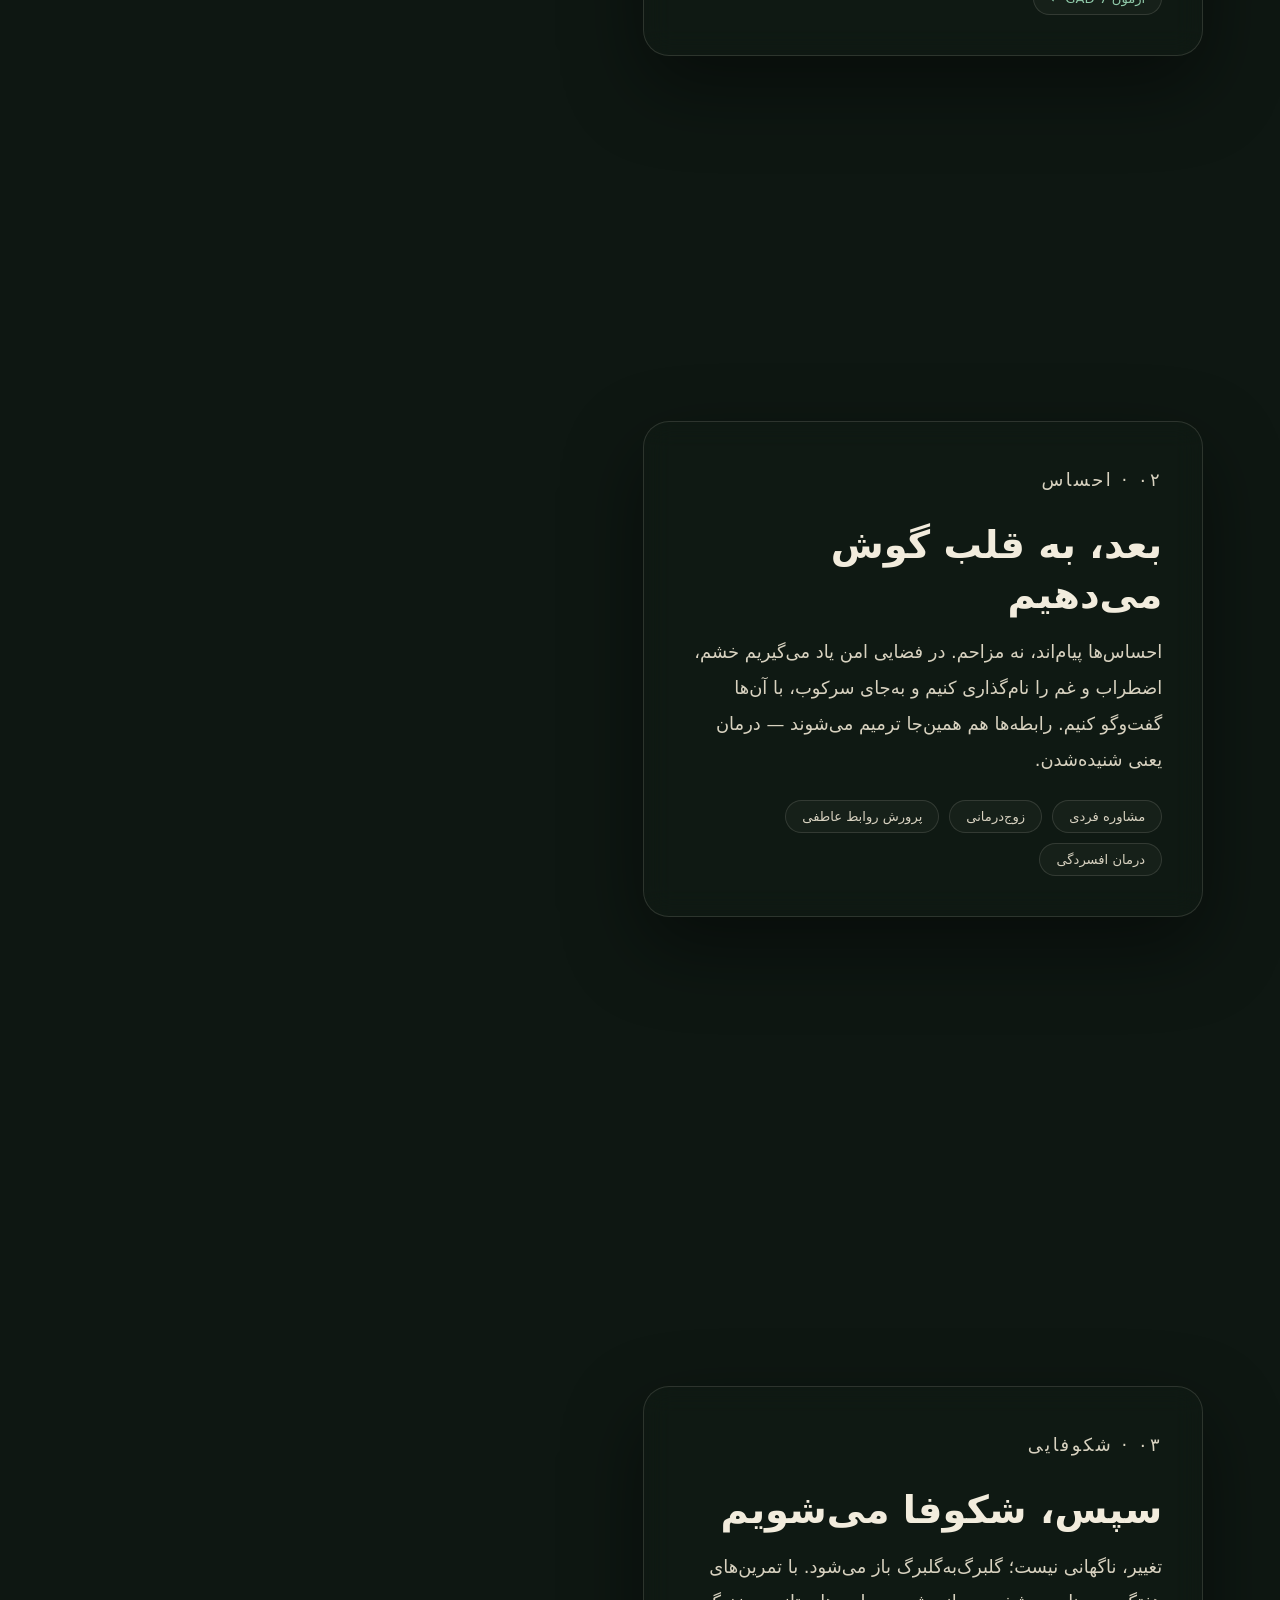
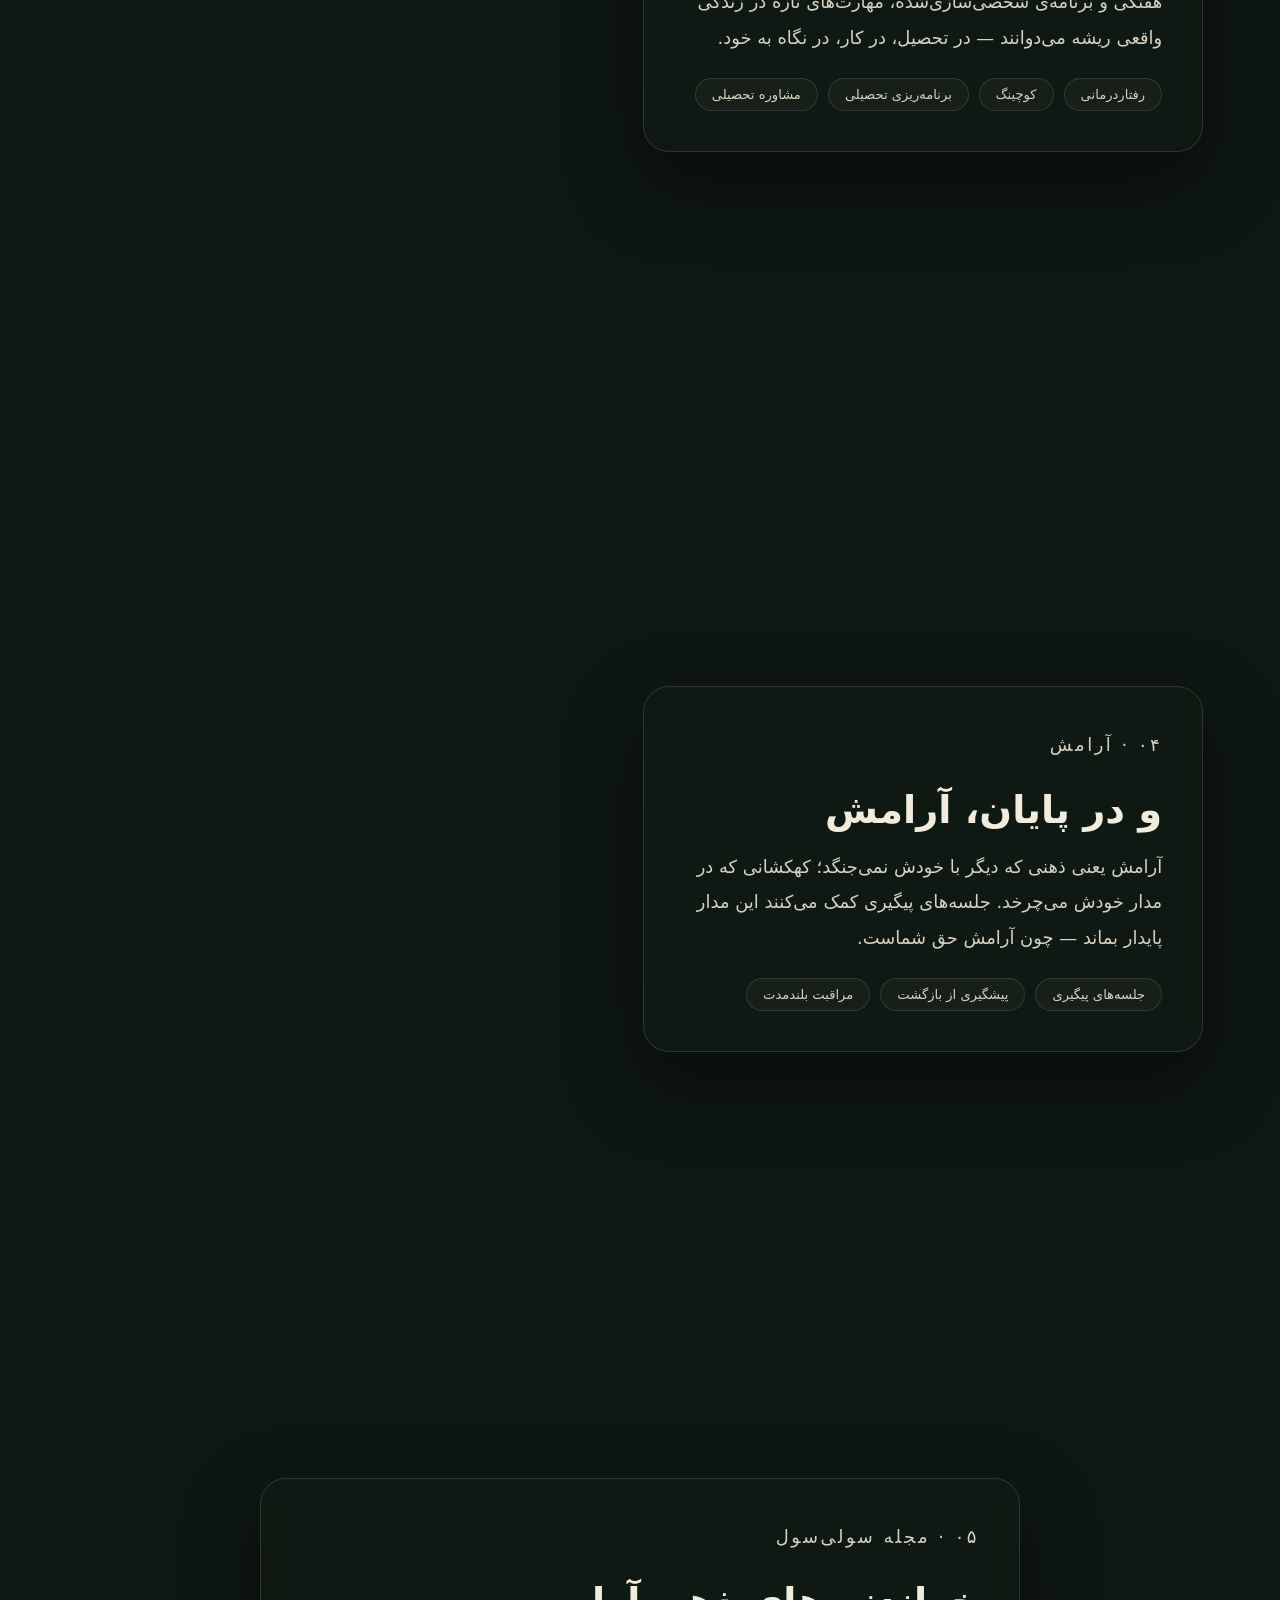
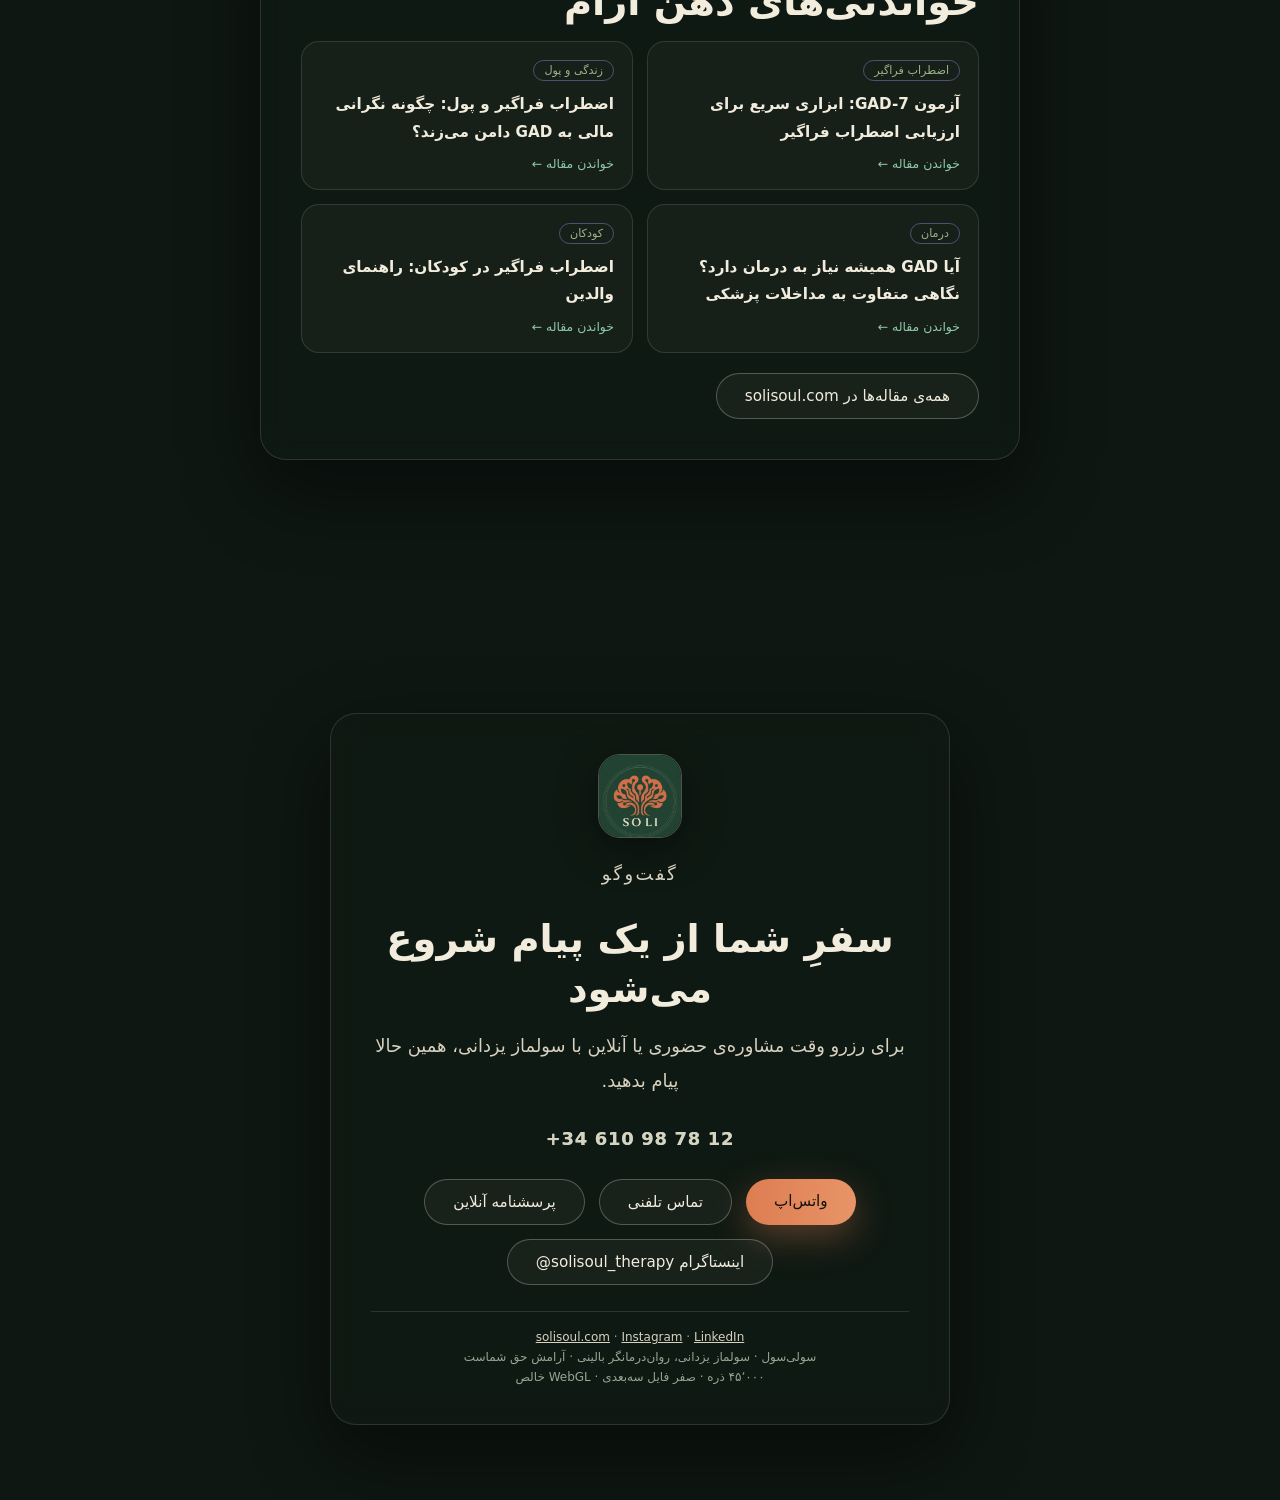
==== commit 20f1afb7: "Brand the experience with the SoliSoul logo + psychology palette - assets/: logo mark, badge, and fa" ====
--- a/claude/index.html
+++ b/claude/index.html
@@ -3,7 +3,8 @@
   <head>
     <meta charset="utf-8" />
     <meta name="viewport" content="width=device-width, initial-scale=1" />
-    <meta name="theme-color" content="#04070c" />
+    <meta name="theme-color" content="#0e1712" />
+    <link rel="icon" type="image/png" href="./assets/favicon.png" />
     <title>سولی‌سول | سولماز یزدانی · روان‌درمانگر بالینی</title>
     <meta
       name="description"
@@ -15,7 +16,7 @@
            --alias:three=./vendor/three/three.module.js
            --outfile=claude/bundle.min.js
          (edit script.js, then rebuild) -->
-    <link rel="modulepreload" href="./bundle.min.js?v=5" />
+    <link rel="modulepreload" href="./bundle.min.js?v=6" />
   </head>
   <body>
     <a class="skip-link" href="#main-content">رفتن به محتوای اصلی</a>
@@ -33,7 +34,7 @@
 
     <header class="site-header">
       <a class="brand" href="#top" aria-label="سولی‌سول">
-        <span class="brand-mark" aria-hidden="true"></span>
+        <img class="brand-mark" src="./assets/logo-mark.png" alt="" aria-hidden="true" />
         <span class="brand-copy">
           <strong>SoliSoul</strong>
           <small>سولماز یزدانی · روان‌درمانگر بالینی</small>
@@ -217,6 +218,7 @@
       <!-- ۶ · تماس -->
       <section class="panel panel-contact" id="contact" data-shape="galaxy" data-index="6">
         <div class="panel-inner card card-contact">
+          <img class="contact-logo" src="./assets/logo-badge.png" alt="لوگوی سولی‌سول" />
           <p class="kicker">گفت‌وگو</p>
           <h2>سفرِ شما از یک پیام شروع می‌شود</h2>
           <p>
@@ -250,6 +252,6 @@
       <p>مرورگر شما WebGL را پشتیبانی نمی‌کند؛ اما محتوای صفحه همچنان در دسترس است.</p>
     </div>
 
-    <script type="module" src="./bundle.min.js?v=5"></script>
+    <script type="module" src="./bundle.min.js?v=6"></script>
   </body>
 </html>
--- a/claude/styles.css
+++ b/claude/styles.css
@@ -1,17 +1,20 @@
+/* SoliSoul brand palette — from the logo: forest green (balance, growth),
+   terracotta (warmth, human contact), cream (calm). */
 :root {
-  --ink: #f4f7ff;
-  --soft: #c6cfe2;
-  --muted: #8b97b3;
-  --deep: #04070c;
-  --panel: rgba(9, 14, 24, 0.55);
-  --panel-strong: rgba(10, 16, 28, 0.82);
-  --mint: #7de0cb;
-  --violet: #a69af5;
-  --gold: #f7ca6b;
-  --rose: #ef86b0;
-  --blue: #75bdea;
-  --line: rgba(244, 247, 255, 0.13);
-  --line-strong: rgba(244, 247, 255, 0.28);
+  --ink: #f2ecdd;
+  --soft: #d8d2c0;
+  --muted: #97a692;
+  --deep: #0e1712;
+  --panel: rgba(17, 28, 21, 0.55);
+  --panel-strong: rgba(15, 26, 19, 0.85);
+  --mint: #8fc9a8;
+  --violet: #9db48c;
+  --gold: #e8c98f;
+  --rose: #d98a68;
+  --blue: #7fb5a3;
+  --terracotta: #dd7d52;
+  --line: rgba(242, 236, 221, 0.13);
+  --line-strong: rgba(242, 236, 221, 0.28);
   --radius: 26px;
   --header-h: 74px;
 }
@@ -37,8 +40,18 @@
 }
 
 ::selection {
-  color: #060a12;
-  background: var(--mint);
+  color: #0e1712;
+  background: var(--gold);
+}
+
+.contact-logo {
+  width: 84px;
+  height: 84px;
+  border-radius: 22px;
+  margin: 0 auto 18px;
+  display: block;
+  border: 1px solid var(--line-strong);
+  box-shadow: 0 10px 40px rgba(0, 0, 0, 0.4);
 }
 
 /* ---------- canvas & overlays ---------- */
@@ -161,15 +174,12 @@
 }
 
 .brand-mark {
-  width: 36px;
-  height: 36px;
+  width: 38px;
+  height: 38px;
   border-radius: 12px;
-  background:
-    radial-gradient(circle at 30% 30%, var(--mint), transparent 60%),
-    radial-gradient(circle at 72% 70%, var(--violet), transparent 65%),
-    rgba(255, 255, 255, 0.06);
+  object-fit: cover;
   border: 1px solid var(--line-strong);
-  box-shadow: 0 0 24px rgba(125, 224, 203, 0.35);
+  box-shadow: 0 0 24px rgba(221, 125, 82, 0.35);
 }
 
 .brand-copy {
@@ -388,15 +398,14 @@
 }
 
 .btn-solid {
-  color: #07100d;
-  color: #06110d;
-  background: linear-gradient(90deg, var(--mint), #9ee8d8);
-  box-shadow: 0 12px 34px rgba(125, 224, 203, 0.35);
+  color: #14100b;
+  background: linear-gradient(90deg, var(--terracotta), #e89468);
+  box-shadow: 0 12px 34px rgba(221, 125, 82, 0.35);
 }
 
 .btn-solid:hover {
   transform: translateY(-2px);
-  box-shadow: 0 18px 44px rgba(125, 224, 203, 0.5);
+  box-shadow: 0 18px 44px rgba(221, 125, 82, 0.5);
 }
 
 .btn-ghost {
@@ -406,8 +415,8 @@
 }
 
 .btn-ghost:hover {
-  background: rgba(166, 154, 245, 0.14);
-  border-color: var(--violet);
+  background: rgba(143, 201, 168, 0.14);
+  border-color: var(--mint);
 }
 
 .chips a {
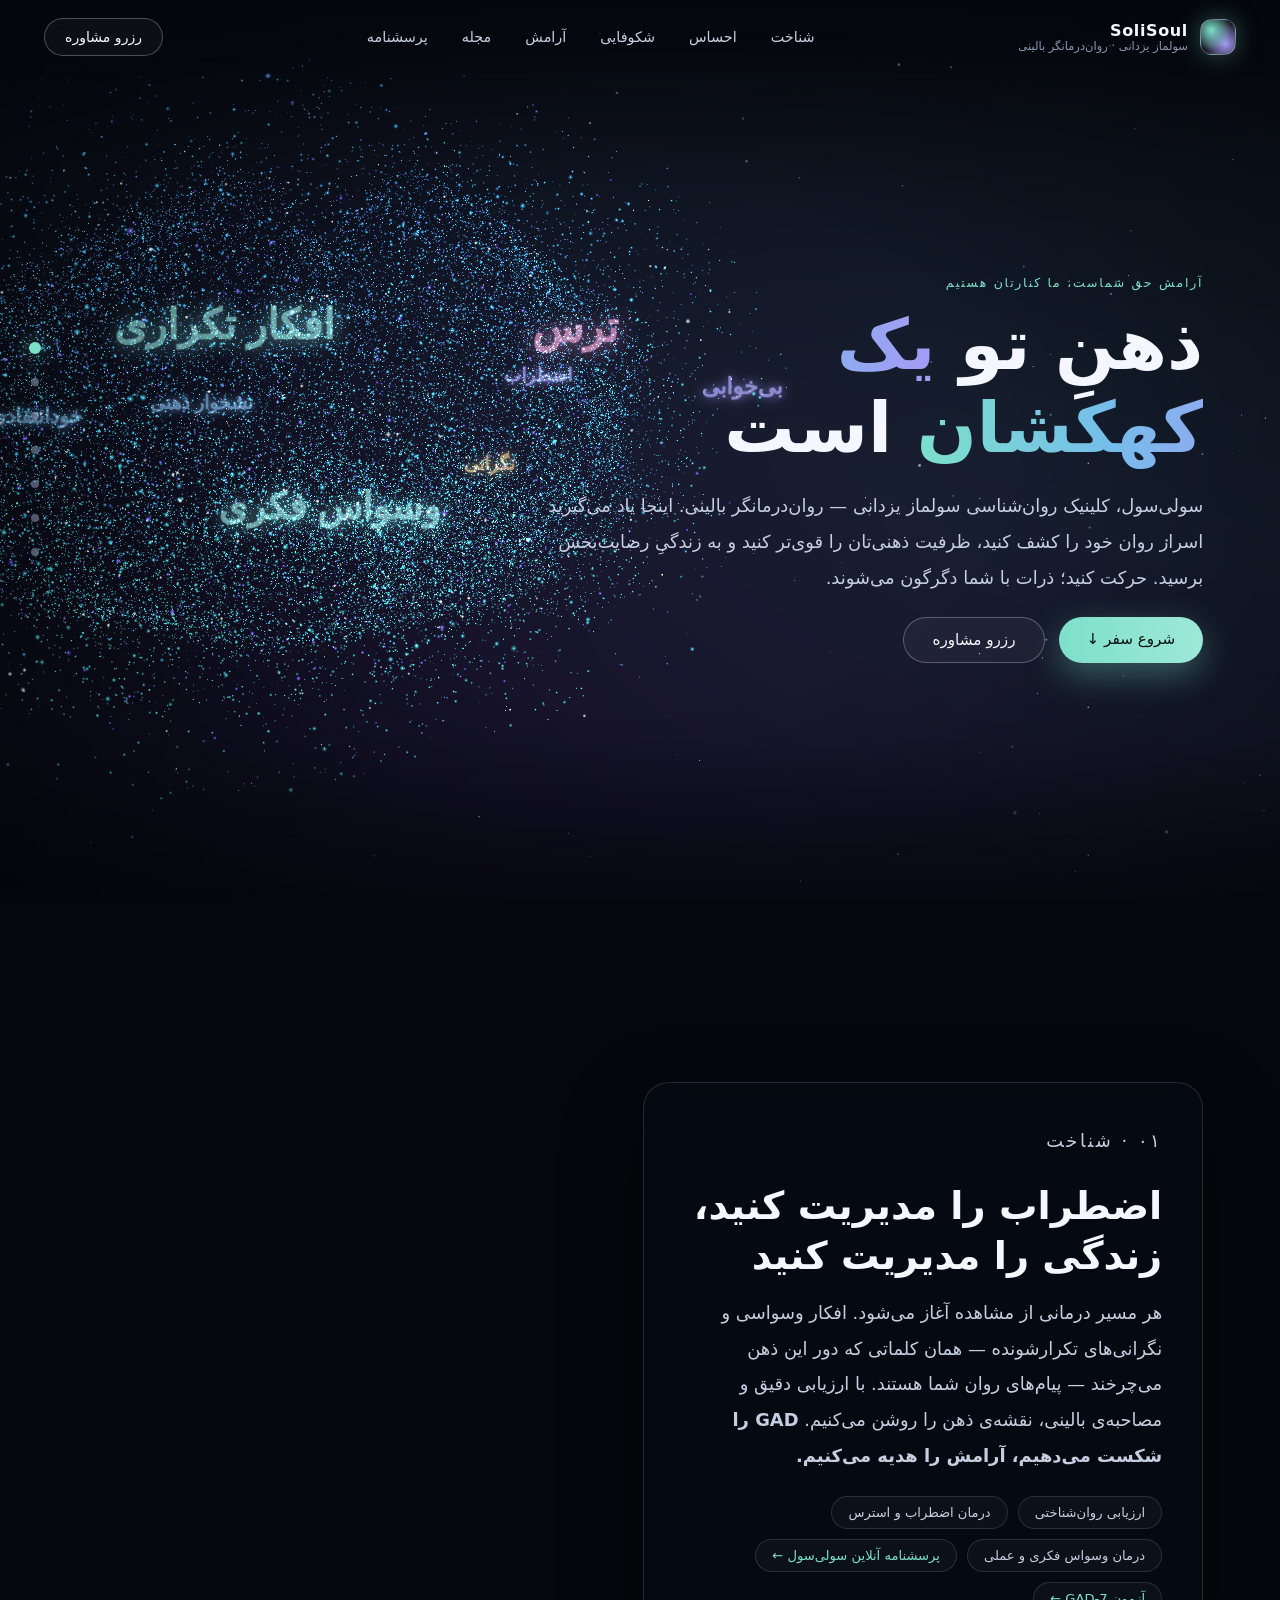
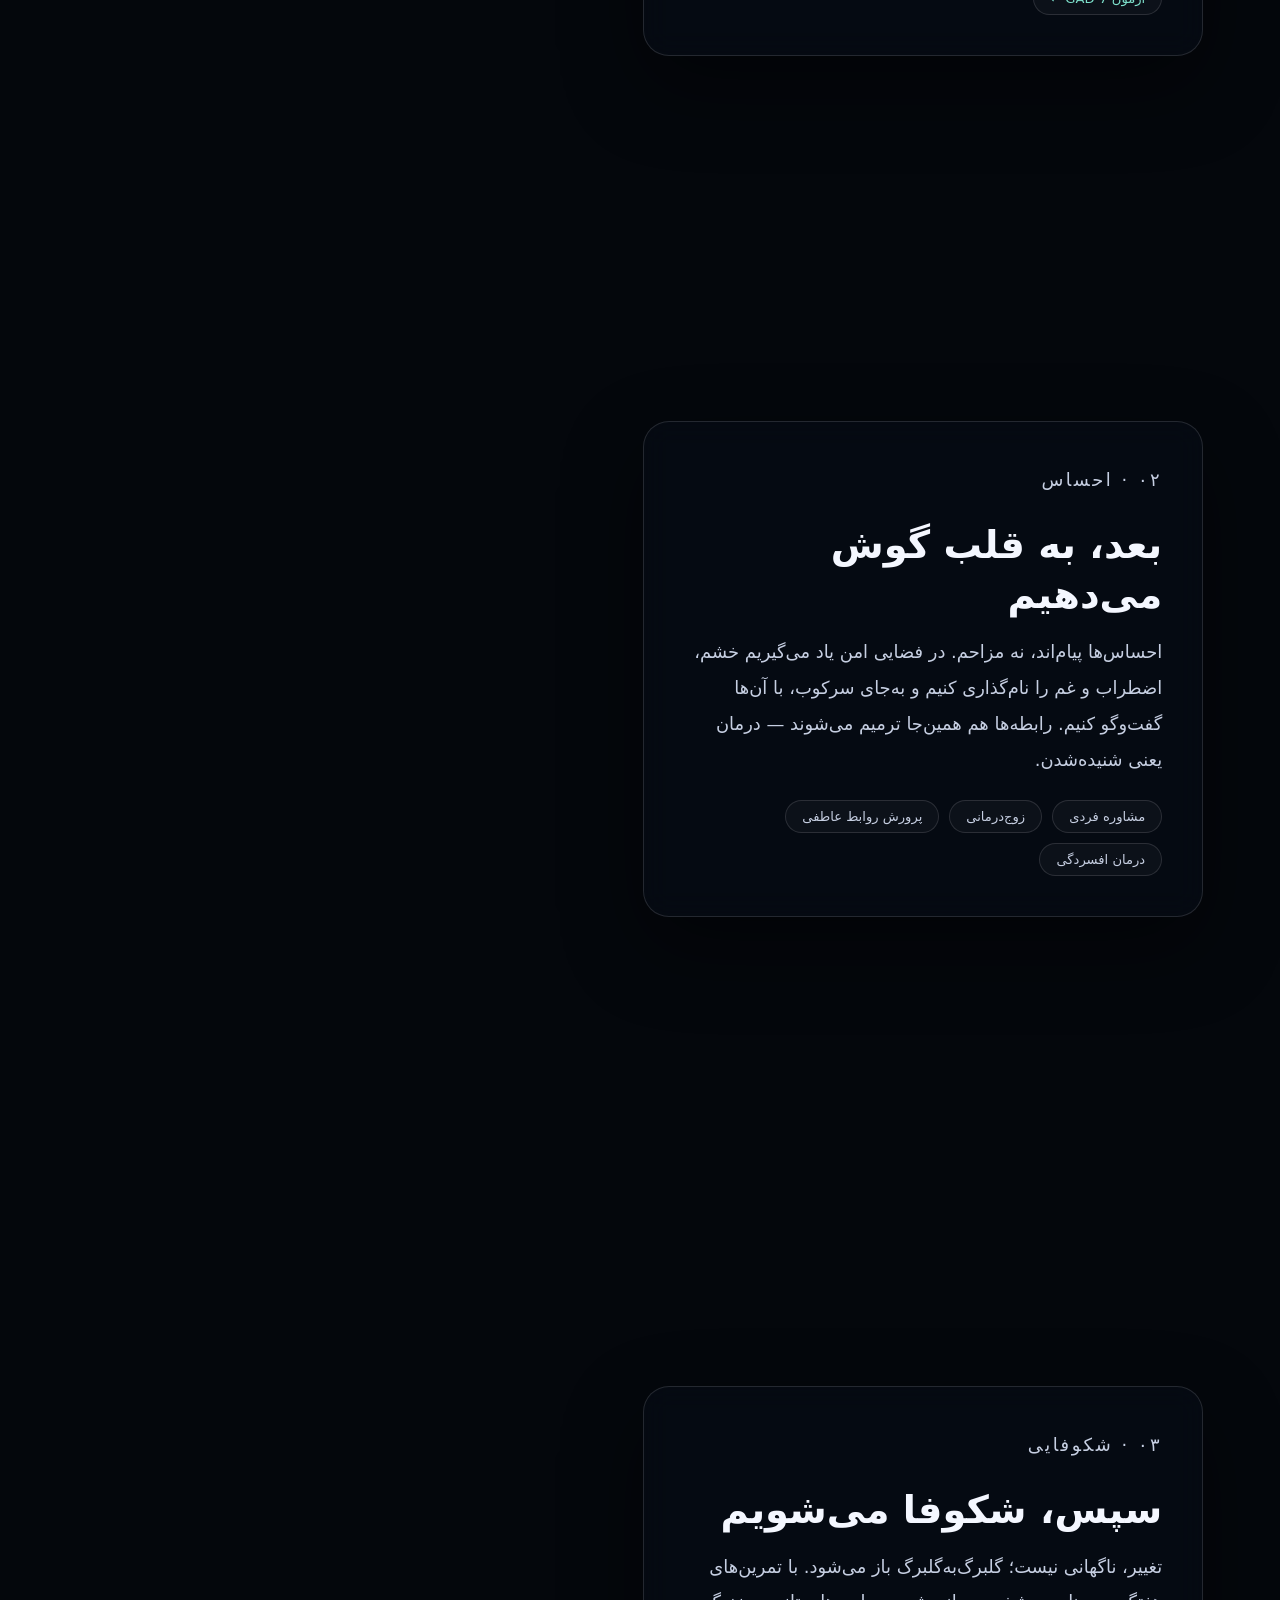
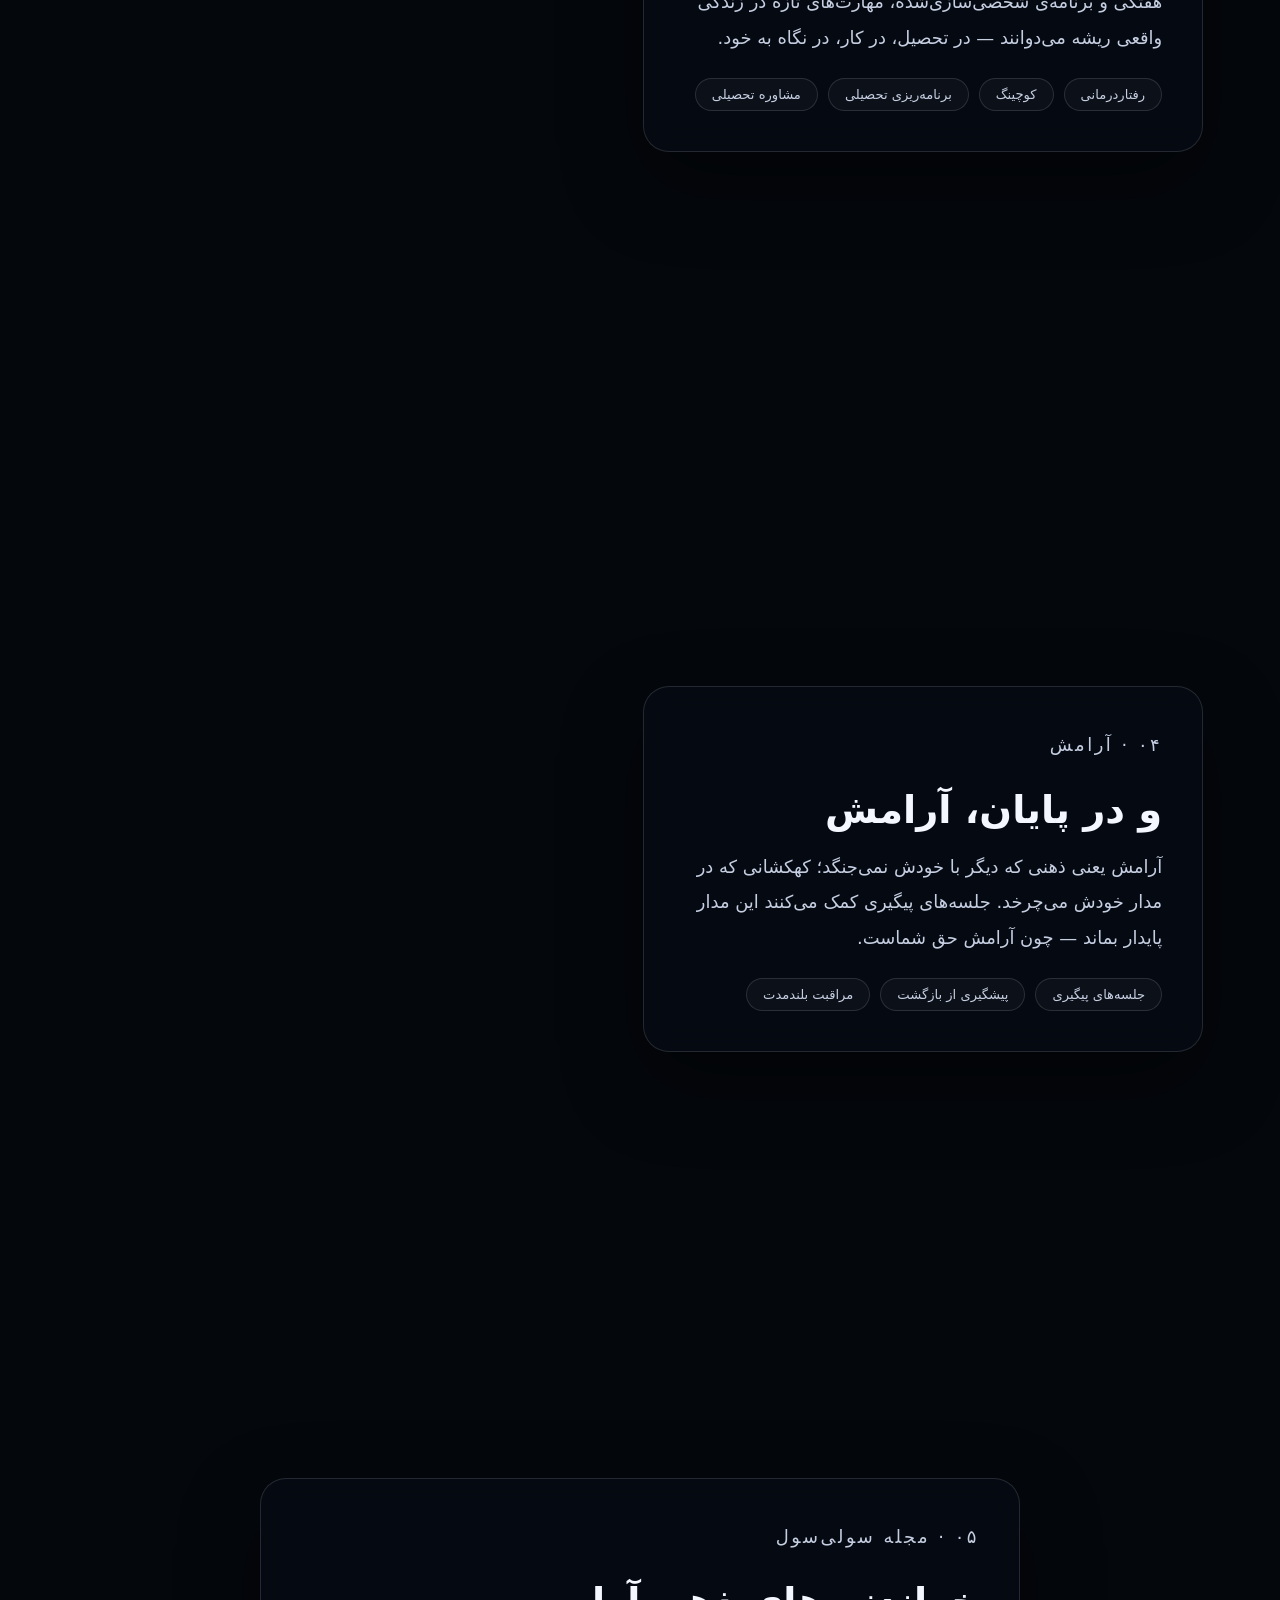
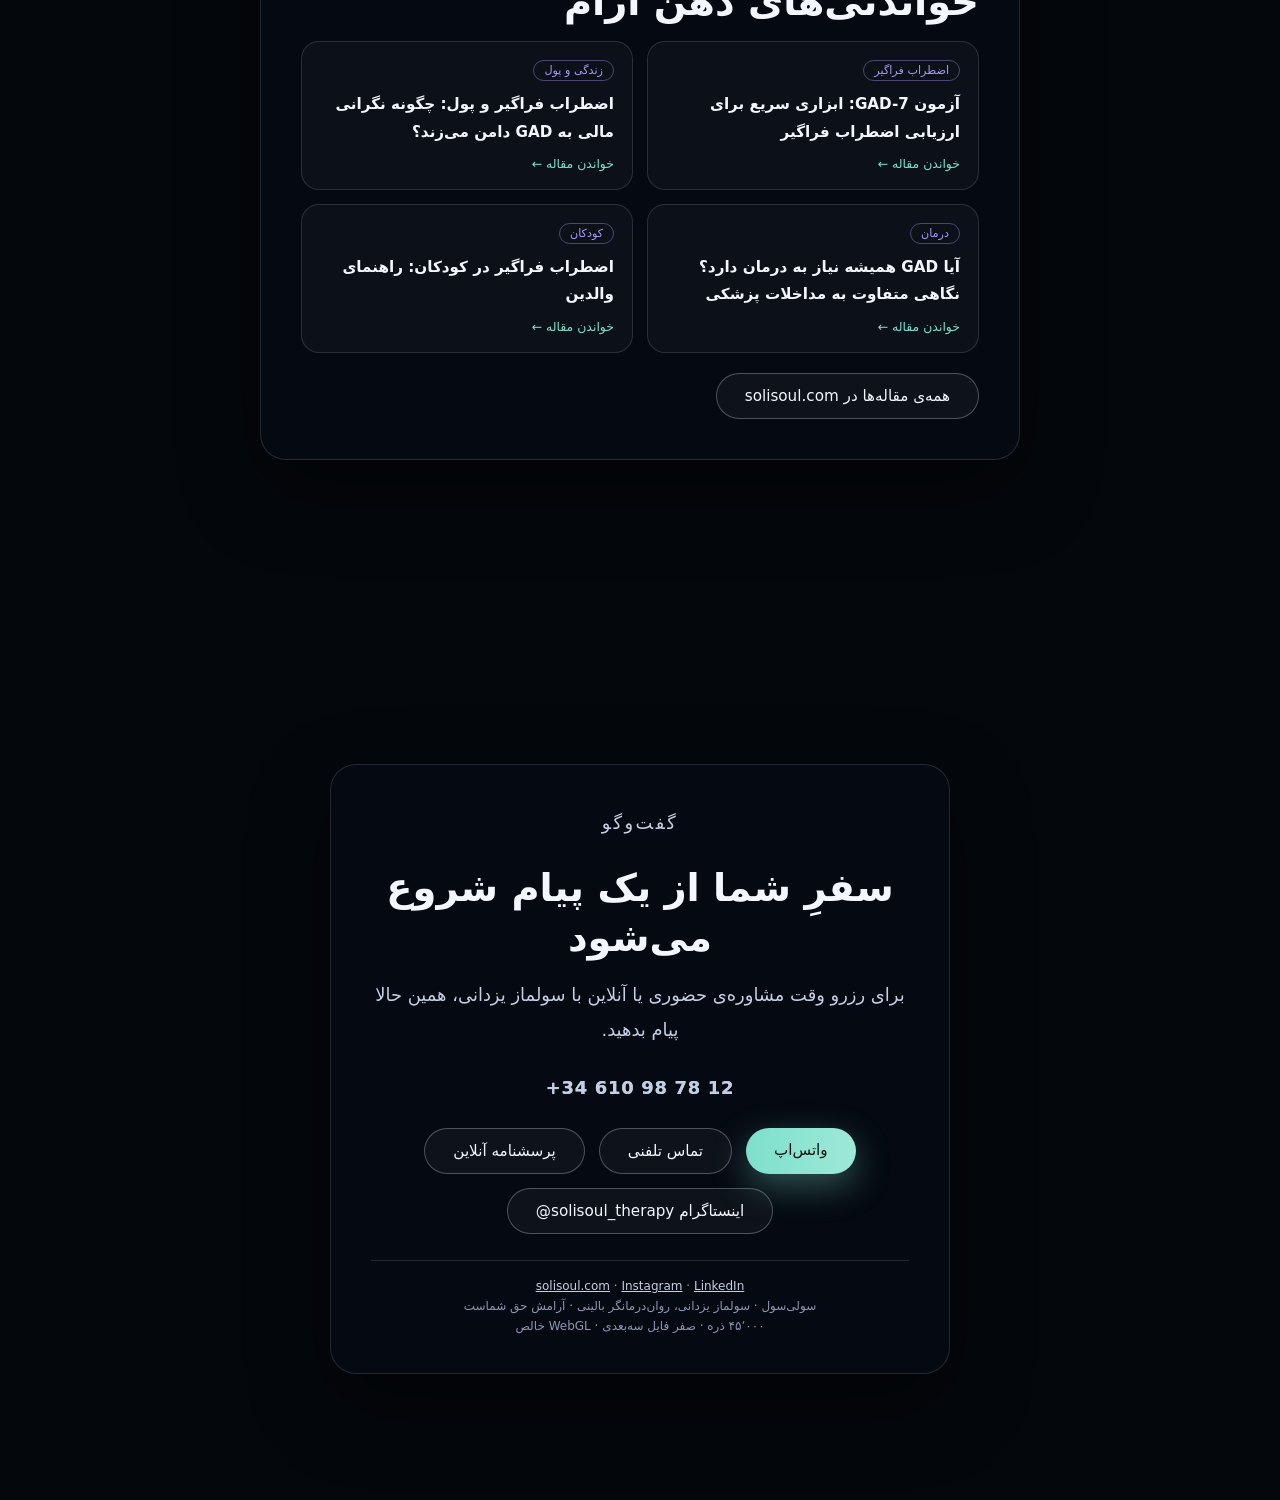
==== commit 6421db16: "Restore original particle story design" ====
--- a/claude/index.html
+++ b/claude/index.html
@@ -3,8 +3,7 @@
   <head>
     <meta charset="utf-8" />
     <meta name="viewport" content="width=device-width, initial-scale=1" />
-    <meta name="theme-color" content="#0e1712" />
-    <link rel="icon" type="image/png" href="./assets/favicon.png" />
+    <meta name="theme-color" content="#04070c" />
     <title>سولی‌سول | سولماز یزدانی · روان‌درمانگر بالینی</title>
     <meta
       name="description"
@@ -16,7 +15,7 @@
            --alias:three=./vendor/three/three.module.js
            --outfile=claude/bundle.min.js
          (edit script.js, then rebuild) -->
-    <link rel="modulepreload" href="./bundle.min.js?v=6" />
+    <link rel="modulepreload" href="./bundle.min.js?v=5" />
   </head>
   <body>
     <a class="skip-link" href="#main-content">رفتن به محتوای اصلی</a>
@@ -34,7 +33,7 @@
 
     <header class="site-header">
       <a class="brand" href="#top" aria-label="سولی‌سول">
-        <img class="brand-mark" src="./assets/logo-mark.png" alt="" aria-hidden="true" />
+        <span class="brand-mark" aria-hidden="true"></span>
         <span class="brand-copy">
           <strong>SoliSoul</strong>
           <small>سولماز یزدانی · روان‌درمانگر بالینی</small>
@@ -218,7 +217,6 @@
       <!-- ۶ · تماس -->
       <section class="panel panel-contact" id="contact" data-shape="galaxy" data-index="6">
         <div class="panel-inner card card-contact">
-          <img class="contact-logo" src="./assets/logo-badge.png" alt="لوگوی سولی‌سول" />
           <p class="kicker">گفت‌وگو</p>
           <h2>سفرِ شما از یک پیام شروع می‌شود</h2>
           <p>
@@ -252,6 +250,6 @@
       <p>مرورگر شما WebGL را پشتیبانی نمی‌کند؛ اما محتوای صفحه همچنان در دسترس است.</p>
     </div>
 
-    <script type="module" src="./bundle.min.js?v=6"></script>
+    <script type="module" src="./bundle.min.js?v=5"></script>
   </body>
 </html>
--- a/claude/styles.css
+++ b/claude/styles.css
@@ -1,20 +1,17 @@
-/* SoliSoul brand palette — from the logo: forest green (balance, growth),
-   terracotta (warmth, human contact), cream (calm). */
 :root {
-  --ink: #f2ecdd;
-  --soft: #d8d2c0;
-  --muted: #97a692;
-  --deep: #0e1712;
-  --panel: rgba(17, 28, 21, 0.55);
-  --panel-strong: rgba(15, 26, 19, 0.85);
-  --mint: #8fc9a8;
-  --violet: #9db48c;
-  --gold: #e8c98f;
-  --rose: #d98a68;
-  --blue: #7fb5a3;
-  --terracotta: #dd7d52;
-  --line: rgba(242, 236, 221, 0.13);
-  --line-strong: rgba(242, 236, 221, 0.28);
+  --ink: #f4f7ff;
+  --soft: #c6cfe2;
+  --muted: #8b97b3;
+  --deep: #04070c;
+  --panel: rgba(9, 14, 24, 0.55);
+  --panel-strong: rgba(10, 16, 28, 0.82);
+  --mint: #7de0cb;
+  --violet: #a69af5;
+  --gold: #f7ca6b;
+  --rose: #ef86b0;
+  --blue: #75bdea;
+  --line: rgba(244, 247, 255, 0.13);
+  --line-strong: rgba(244, 247, 255, 0.28);
   --radius: 26px;
   --header-h: 74px;
 }
@@ -40,18 +37,8 @@
 }
 
 ::selection {
-  color: #0e1712;
-  background: var(--gold);
-}
-
-.contact-logo {
-  width: 84px;
-  height: 84px;
-  border-radius: 22px;
-  margin: 0 auto 18px;
-  display: block;
-  border: 1px solid var(--line-strong);
-  box-shadow: 0 10px 40px rgba(0, 0, 0, 0.4);
+  color: #060a12;
+  background: var(--mint);
 }
 
 /* ---------- canvas & overlays ---------- */
@@ -174,12 +161,15 @@
 }
 
 .brand-mark {
-  width: 38px;
-  height: 38px;
+  width: 36px;
+  height: 36px;
   border-radius: 12px;
-  object-fit: cover;
+  background:
+    radial-gradient(circle at 30% 30%, var(--mint), transparent 60%),
+    radial-gradient(circle at 72% 70%, var(--violet), transparent 65%),
+    rgba(255, 255, 255, 0.06);
   border: 1px solid var(--line-strong);
-  box-shadow: 0 0 24px rgba(221, 125, 82, 0.35);
+  box-shadow: 0 0 24px rgba(125, 224, 203, 0.35);
 }
 
 .brand-copy {
@@ -398,14 +388,15 @@
 }
 
 .btn-solid {
-  color: #14100b;
-  background: linear-gradient(90deg, var(--terracotta), #e89468);
-  box-shadow: 0 12px 34px rgba(221, 125, 82, 0.35);
+  color: #07100d;
+  color: #06110d;
+  background: linear-gradient(90deg, var(--mint), #9ee8d8);
+  box-shadow: 0 12px 34px rgba(125, 224, 203, 0.35);
 }
 
 .btn-solid:hover {
   transform: translateY(-2px);
-  box-shadow: 0 18px 44px rgba(221, 125, 82, 0.5);
+  box-shadow: 0 18px 44px rgba(125, 224, 203, 0.5);
 }
 
 .btn-ghost {
@@ -415,8 +406,8 @@
 }
 
 .btn-ghost:hover {
-  background: rgba(143, 201, 168, 0.14);
-  border-color: var(--mint);
+  background: rgba(166, 154, 245, 0.14);
+  border-color: var(--violet);
 }
 
 .chips a {
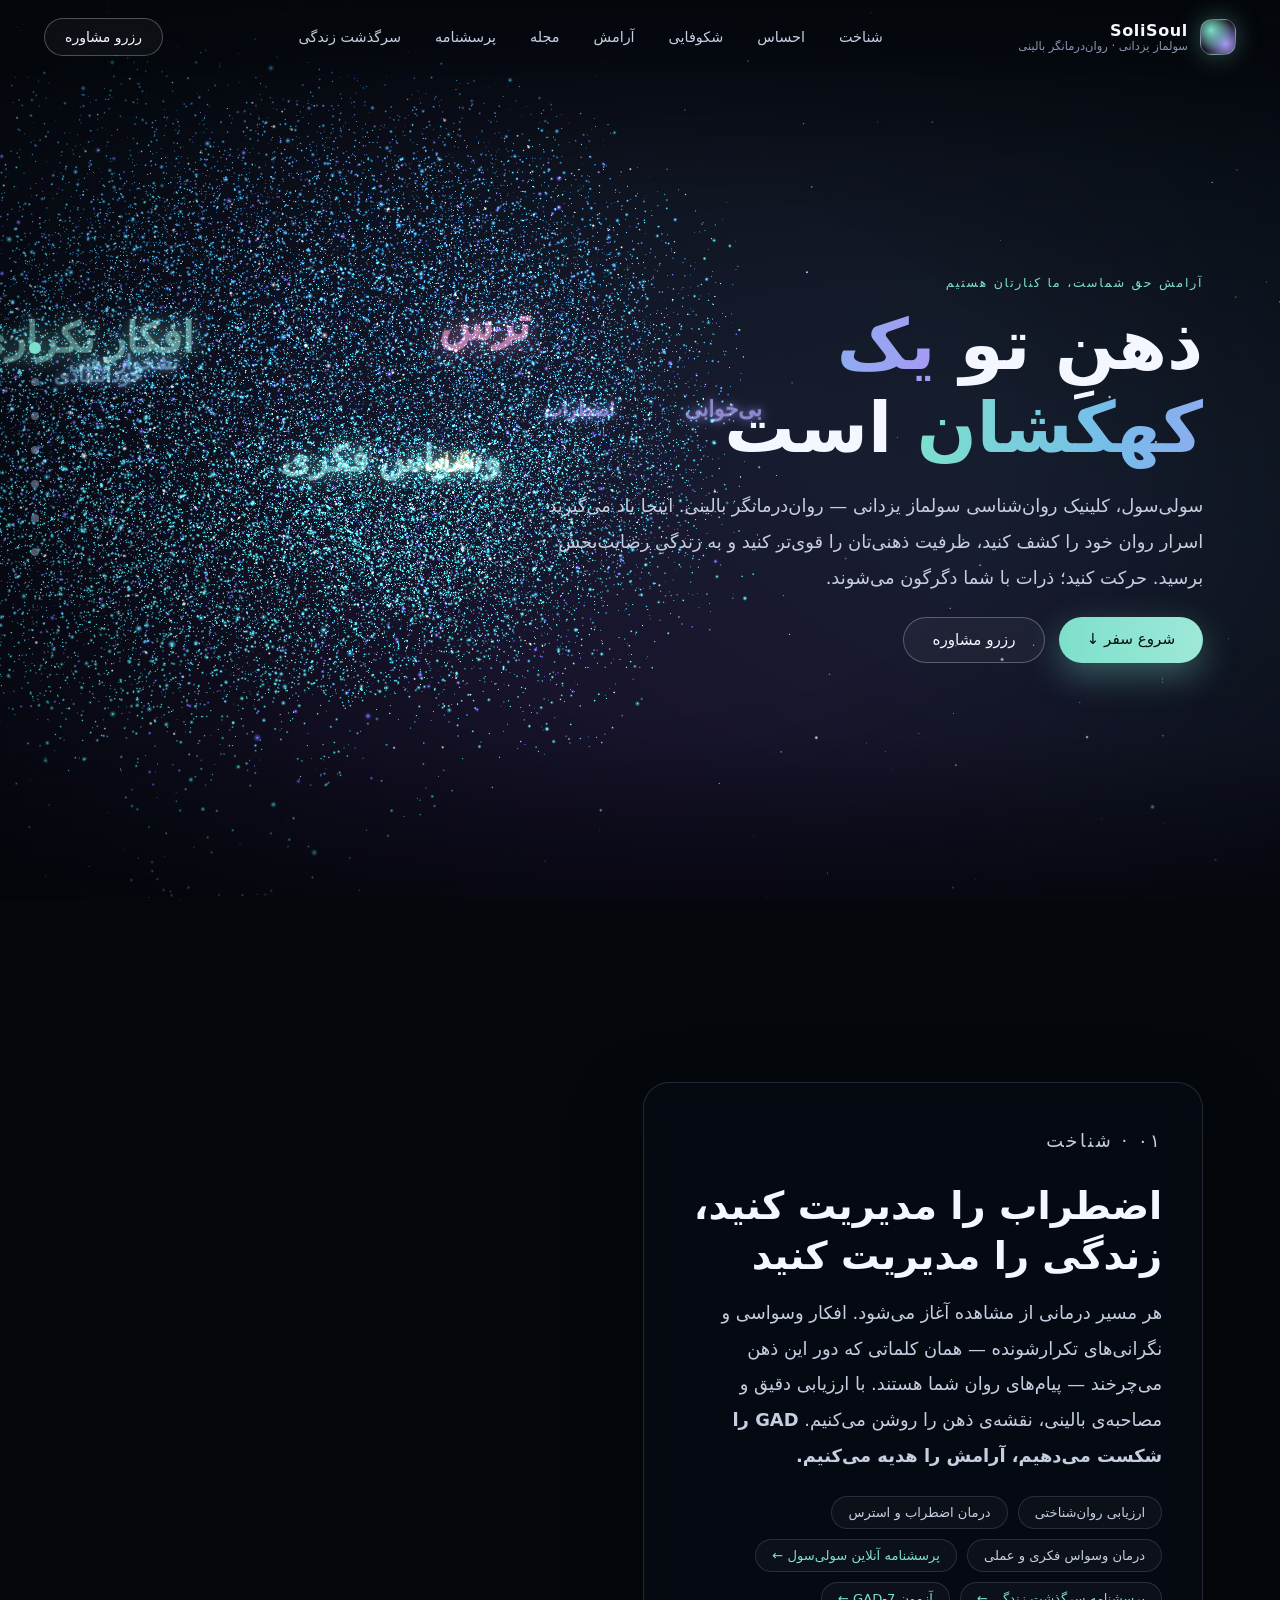
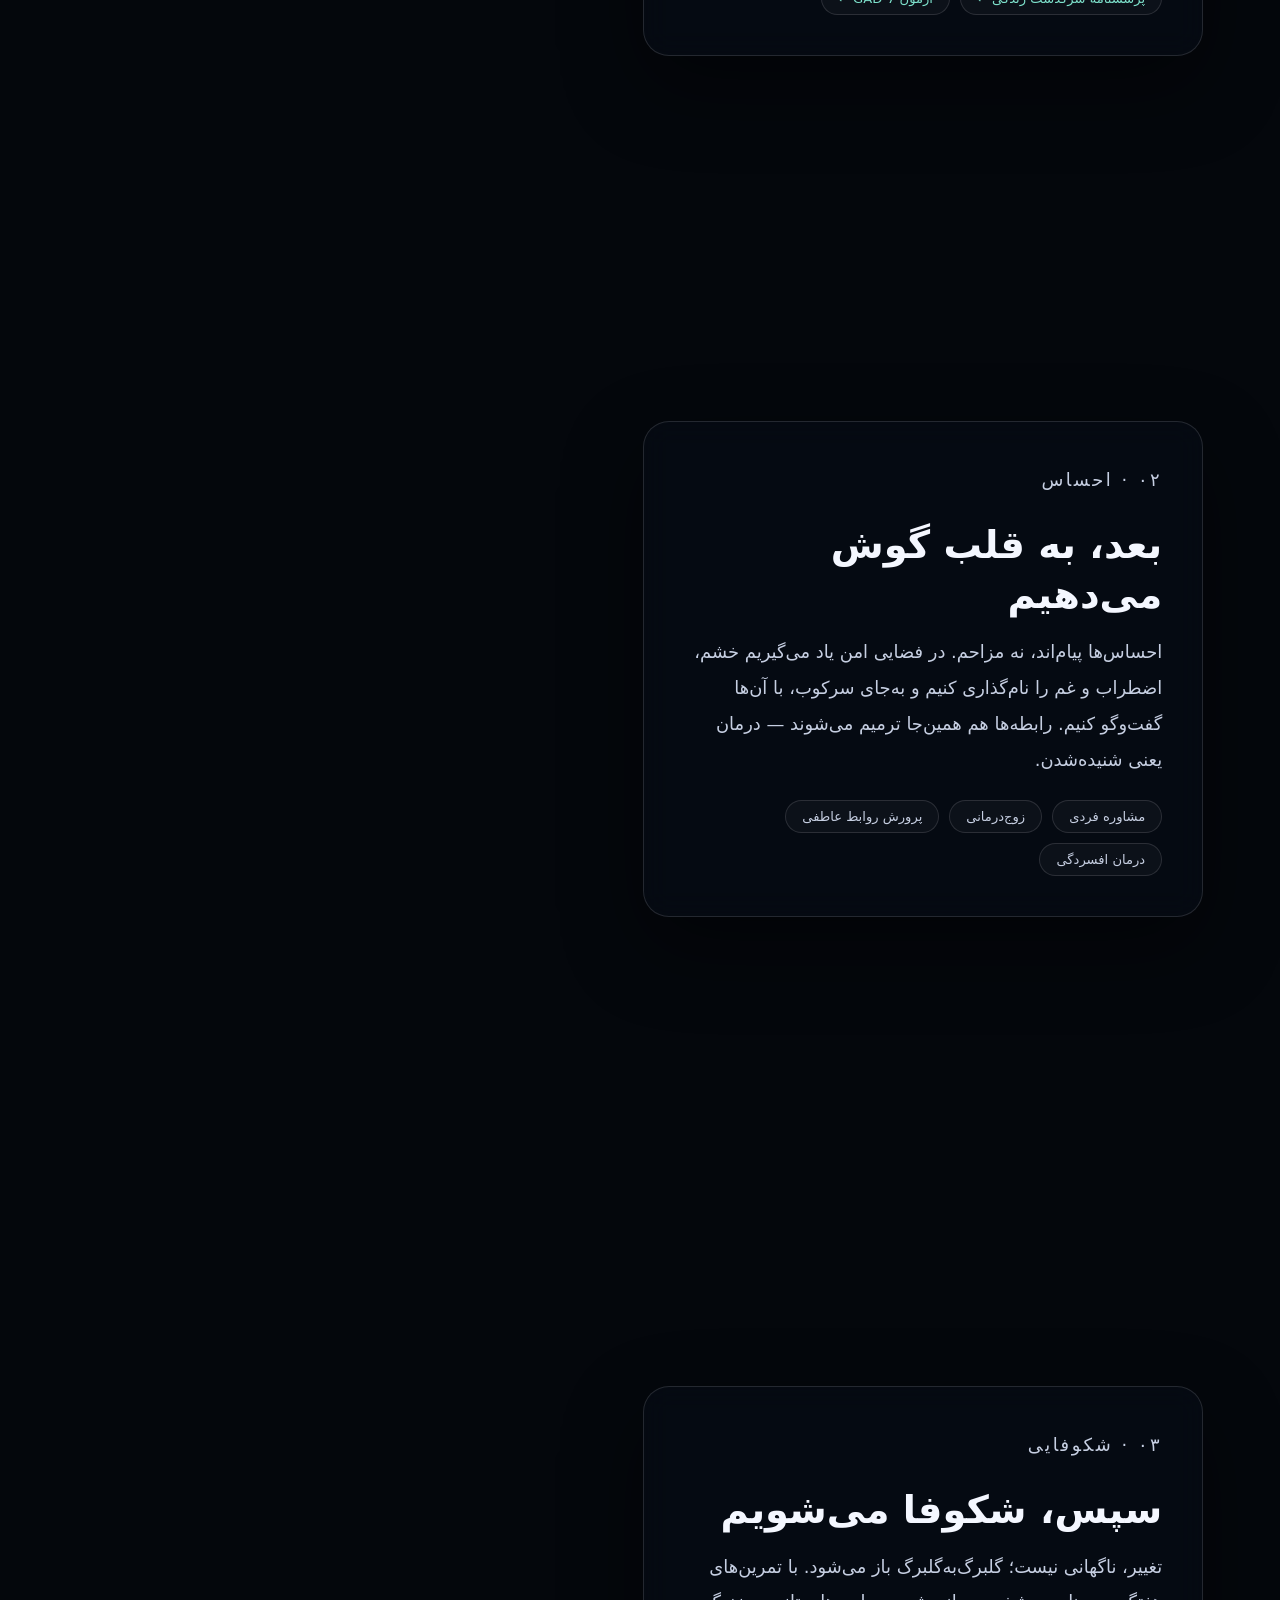
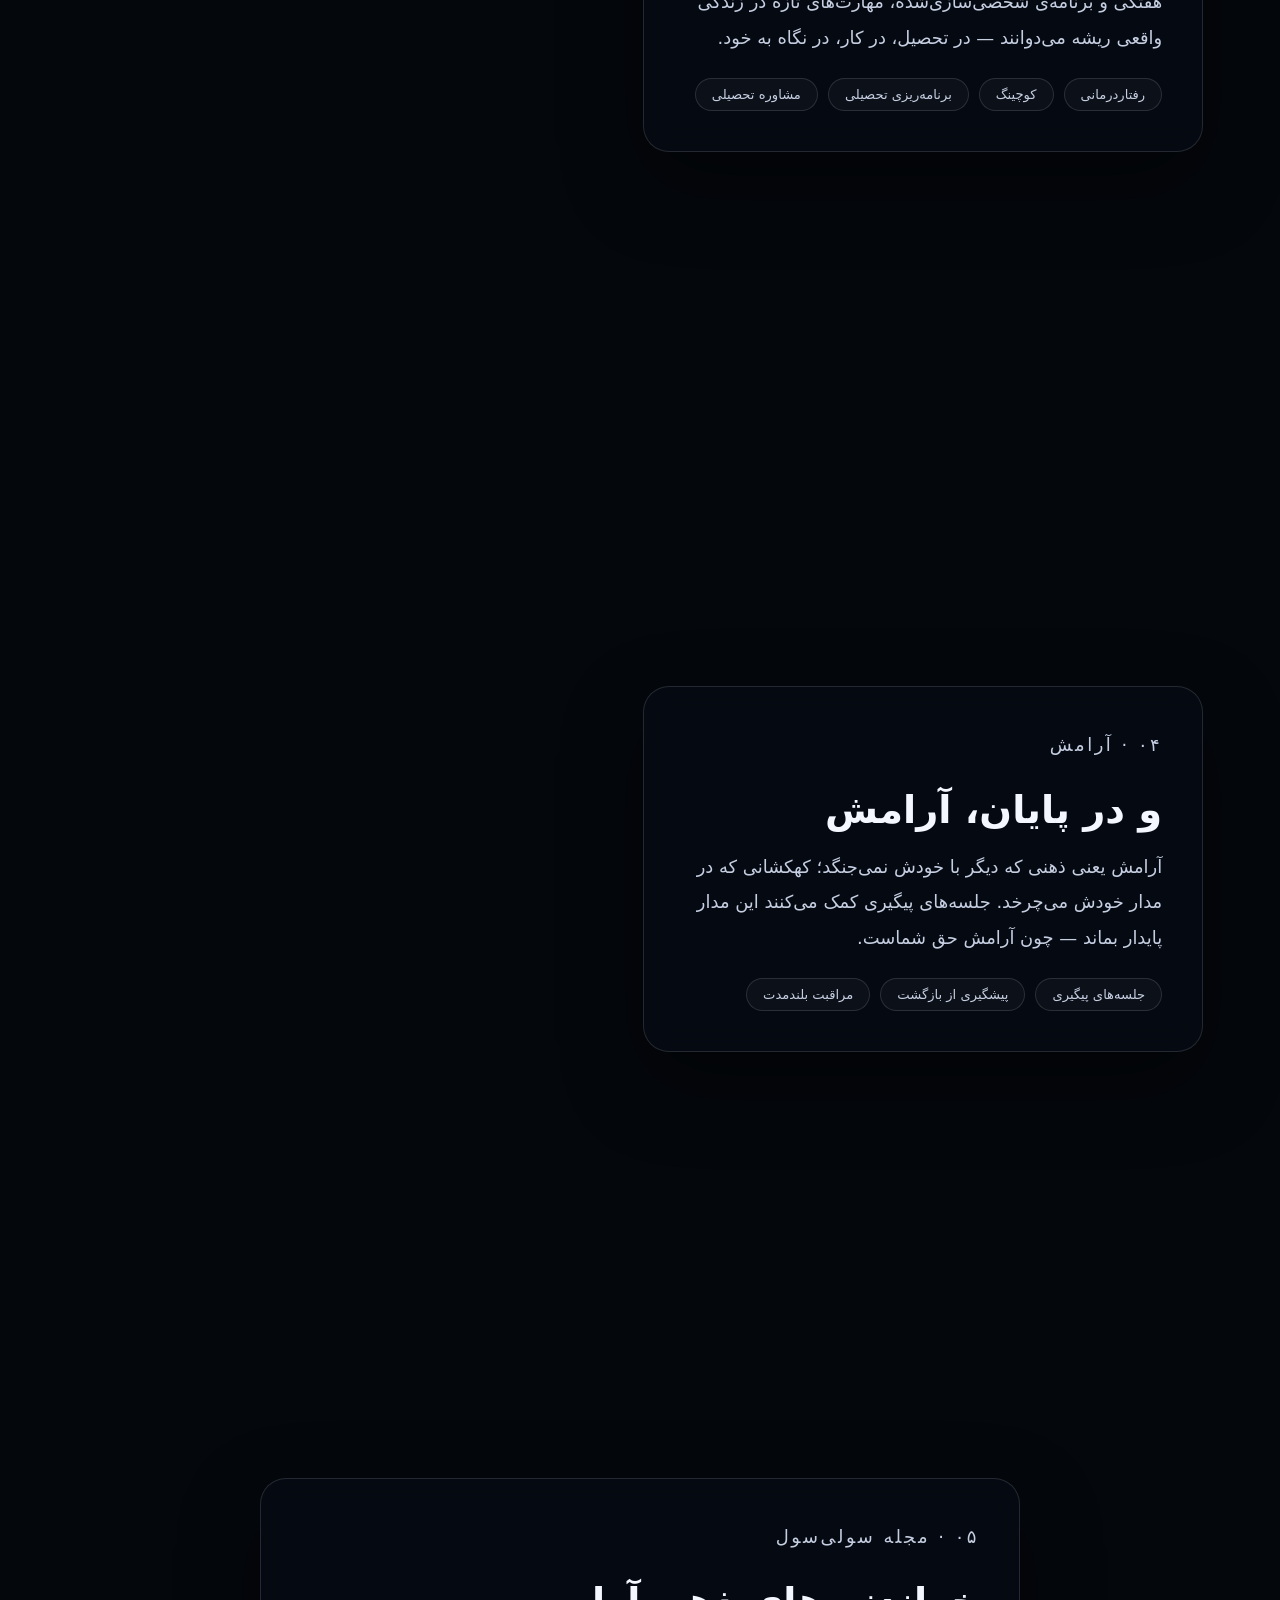
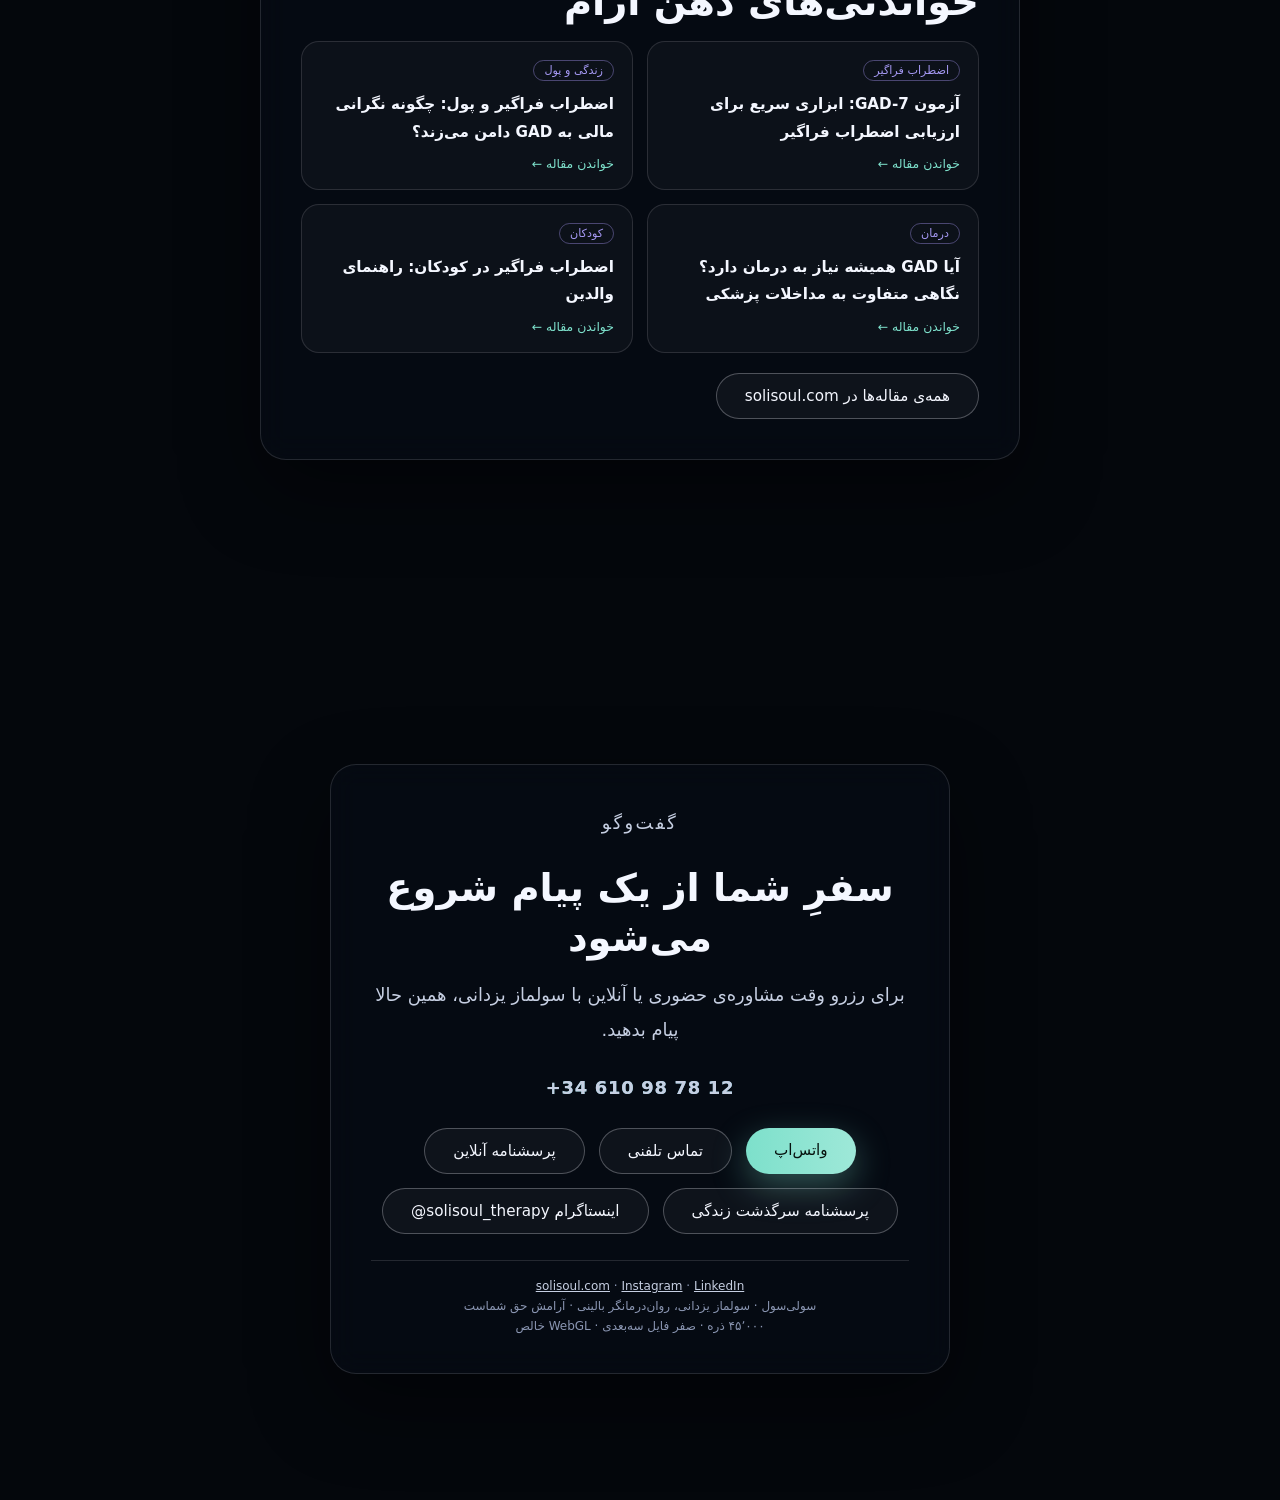
==== commit 51ba18b1: "Add branded Life History questionnaire to the site - claude/survey-lifehistory.html: the multidimens" ====
--- a/claude/index.html
+++ b/claude/index.html
@@ -46,6 +46,7 @@
         <a href="#calm">آرامش</a>
         <a href="#blog">مجله</a>
         <a href="./survey.html">پرسشنامه</a>
+        <a href="./survey-lifehistory.html">سرگذشت زندگی</a>
       </nav>
       <a class="header-action" href="#contact">رزرو مشاوره</a>
     </header>
@@ -97,6 +98,7 @@
             <li>درمان اضطراب و استرس</li>
             <li>درمان وسواس فکری و عملی</li>
             <li><a href="./survey.html">پرسشنامه آنلاین سولی‌سول ←</a></li>
+            <li><a href="./survey-lifehistory.html">پرسشنامه سرگذشت زندگی ←</a></li>
             <li><a href="https://solisoul.com/%d8%a2%d8%b2%d9%85%d9%88%d9%86-gad/" target="_blank" rel="noopener">آزمون GAD-7 ←</a></li>
           </ul>
         </div>
@@ -227,6 +229,7 @@
             <a class="btn btn-solid" href="https://wa.me/34610987812" target="_blank" rel="noopener">واتس‌اپ</a>
             <a class="btn btn-ghost" href="tel:+34610987812">تماس تلفنی</a>
             <a class="btn btn-ghost" href="./survey.html">پرسشنامه آنلاین</a>
+            <a class="btn btn-ghost" href="./survey-lifehistory.html">پرسشنامه سرگذشت زندگی</a>
             <a class="btn btn-ghost" href="https://instagram.com/solisoul_therapy" target="_blank" rel="noopener">
               اینستاگرام <span dir="ltr">@solisoul_therapy</span>
             </a>
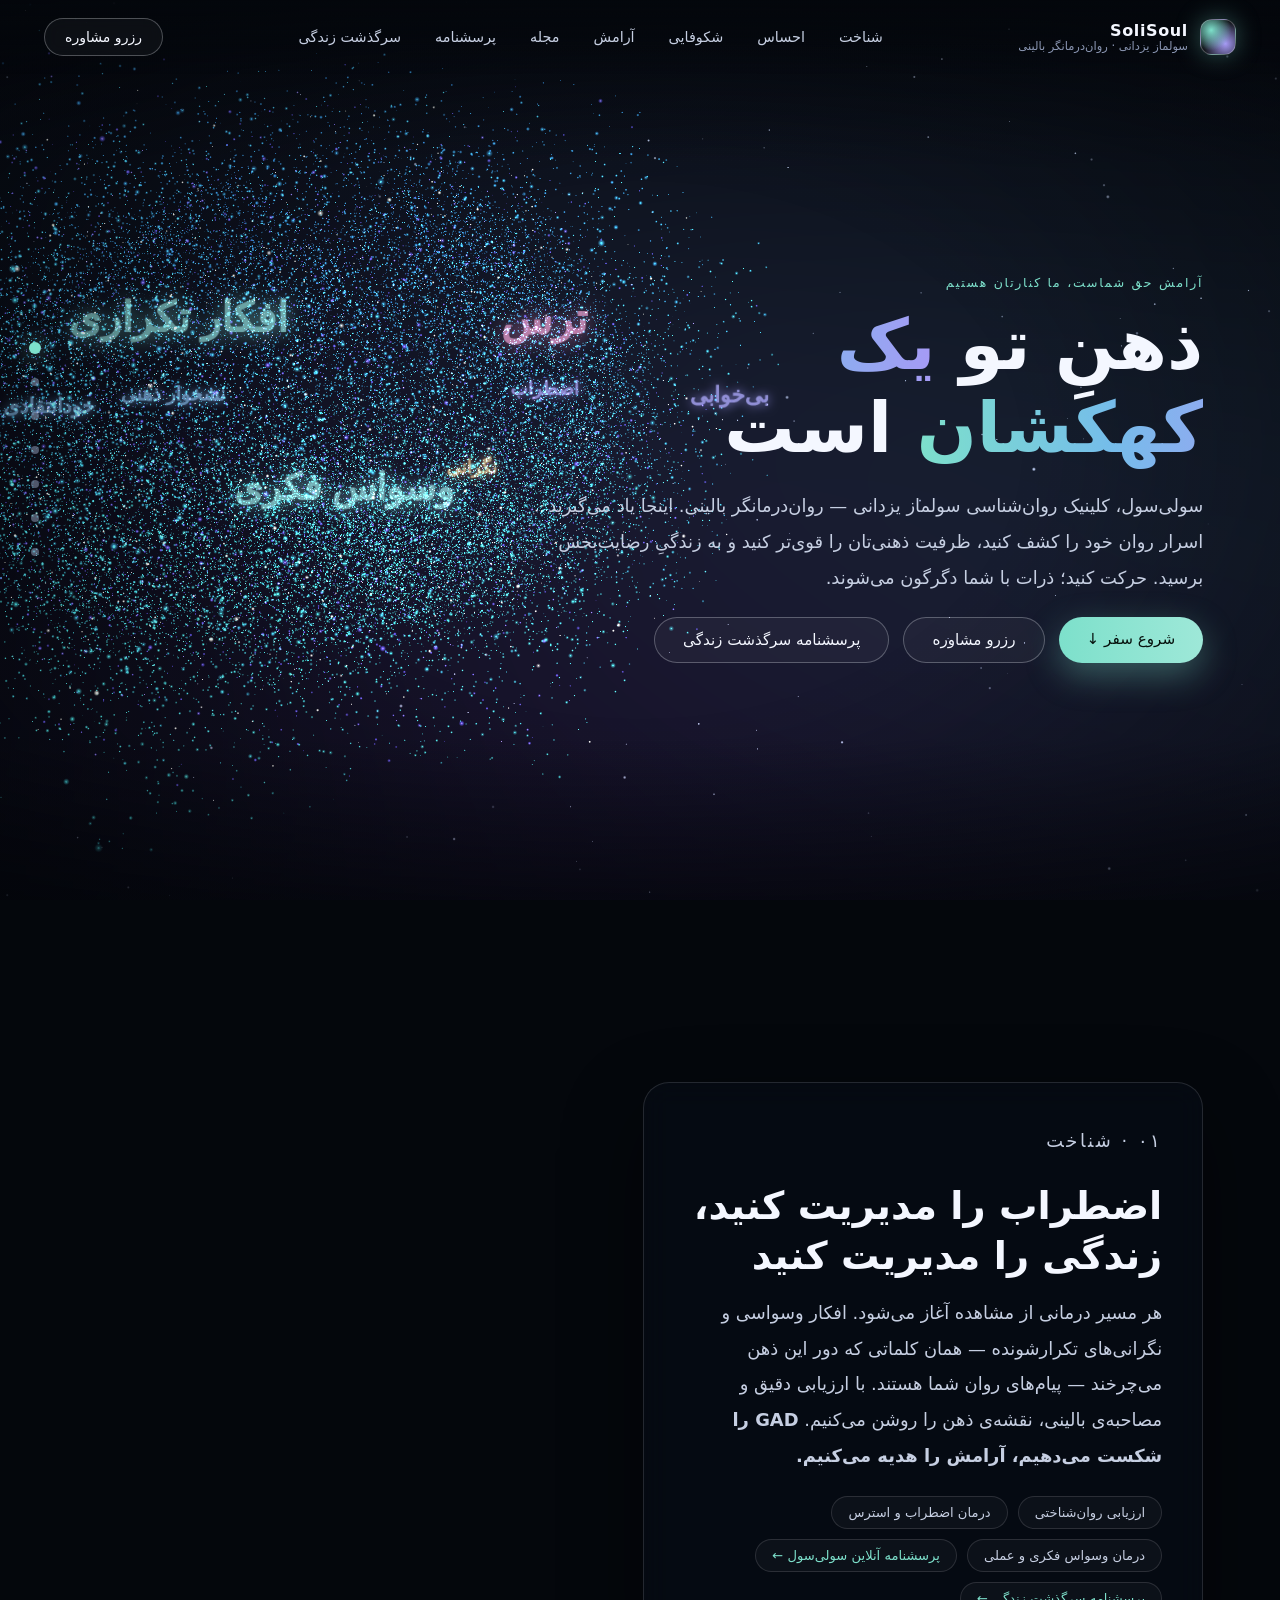
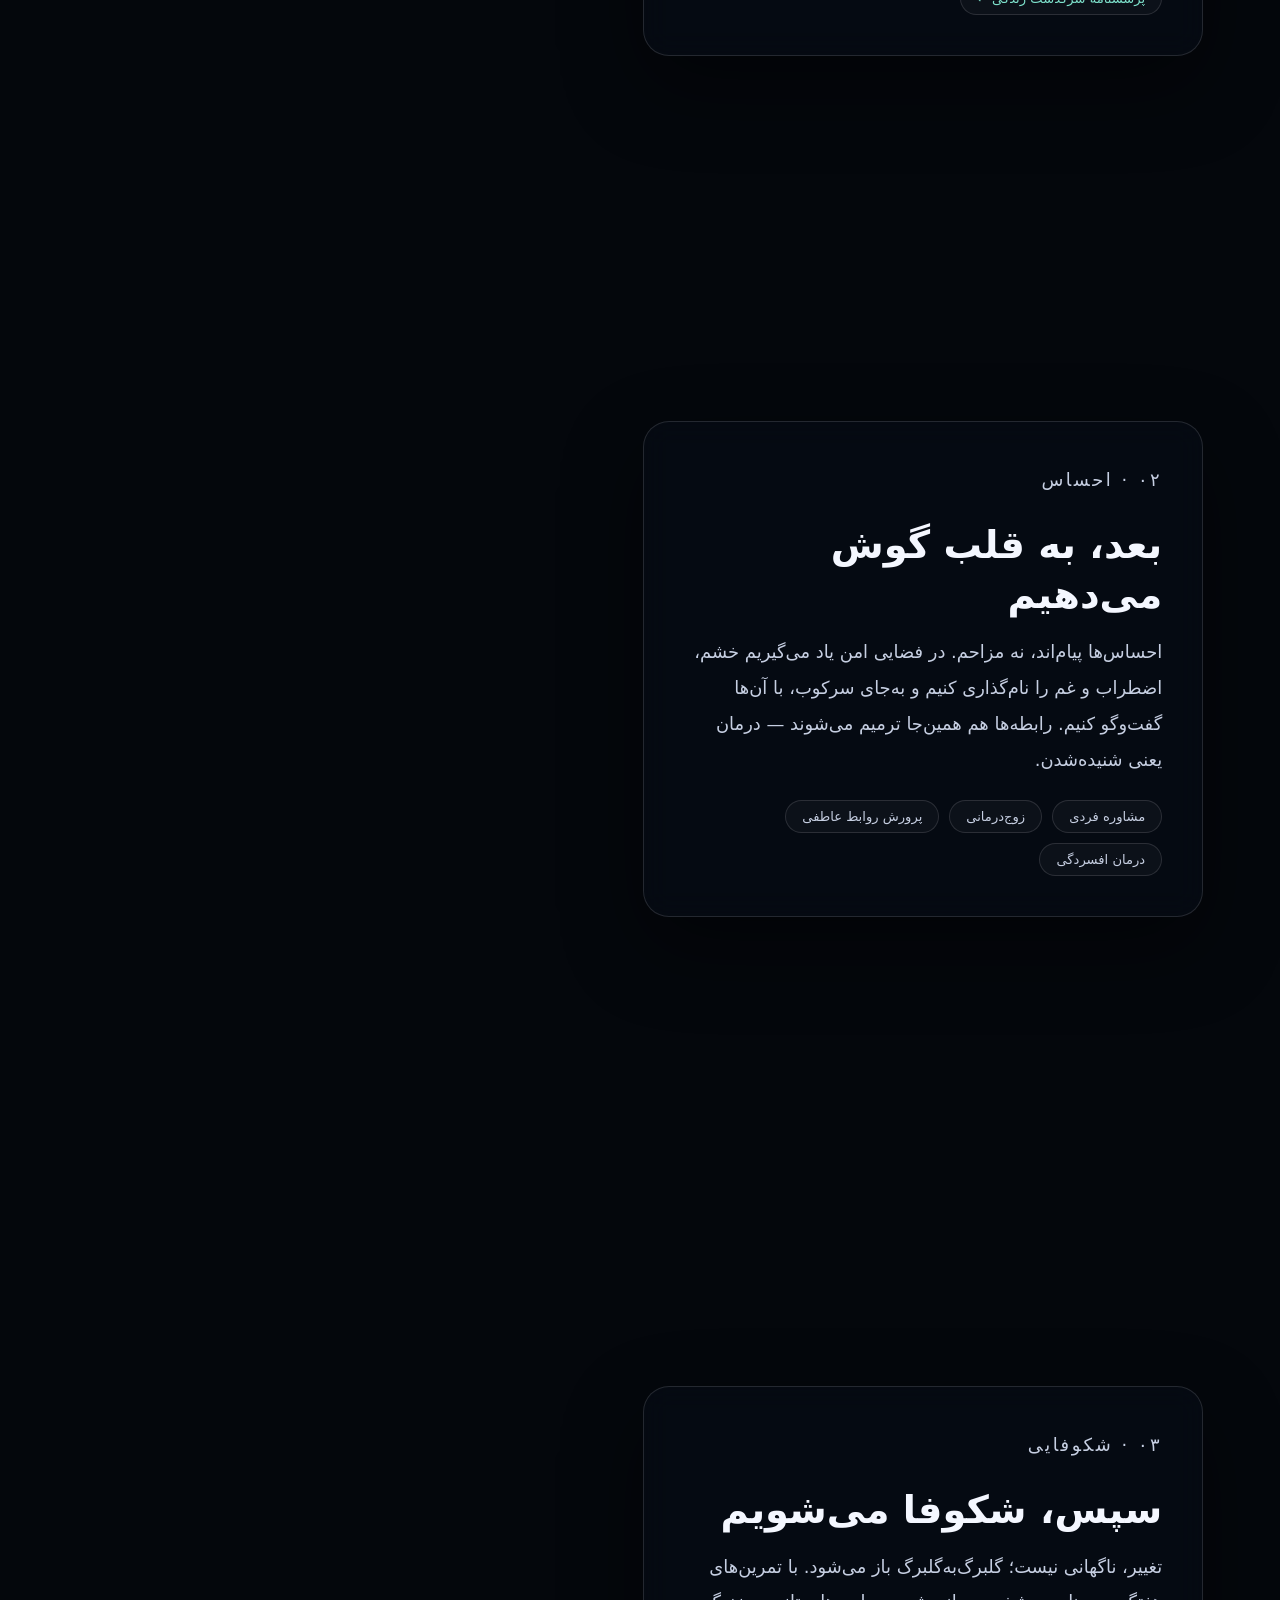
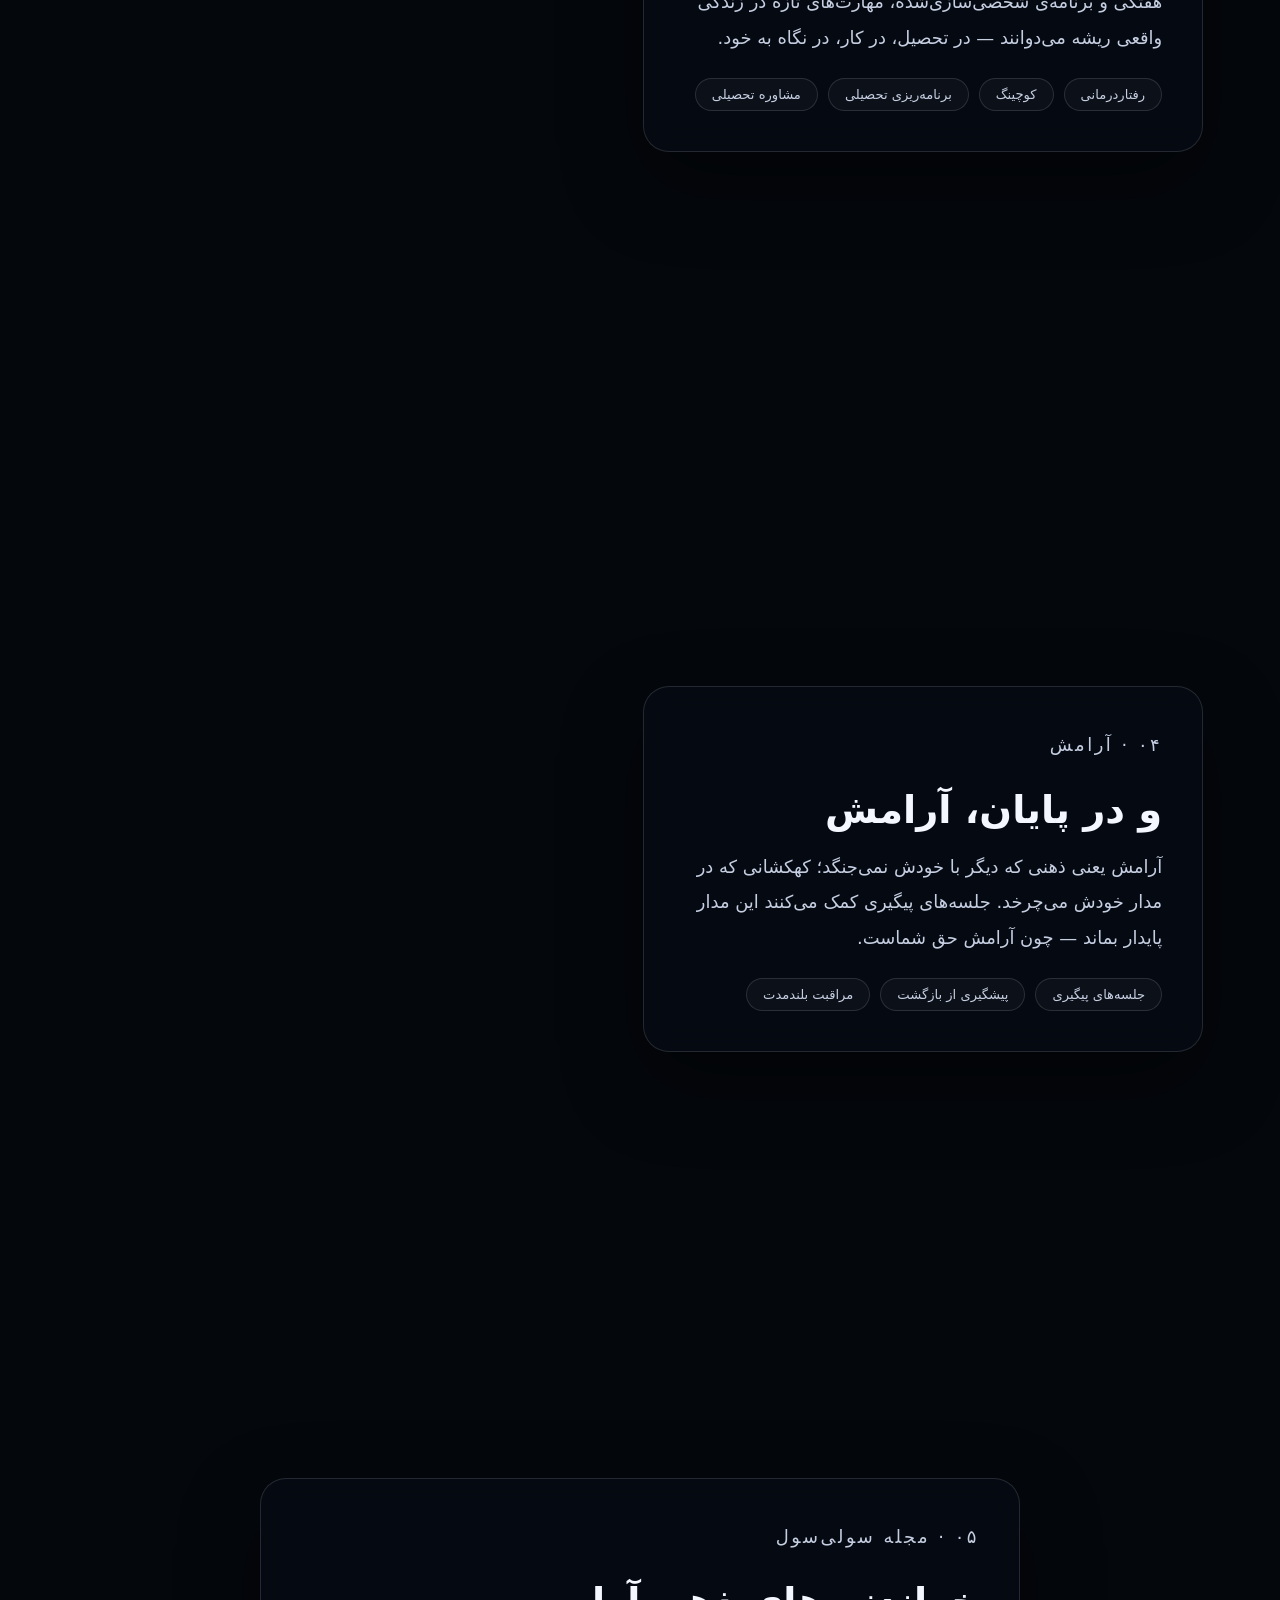
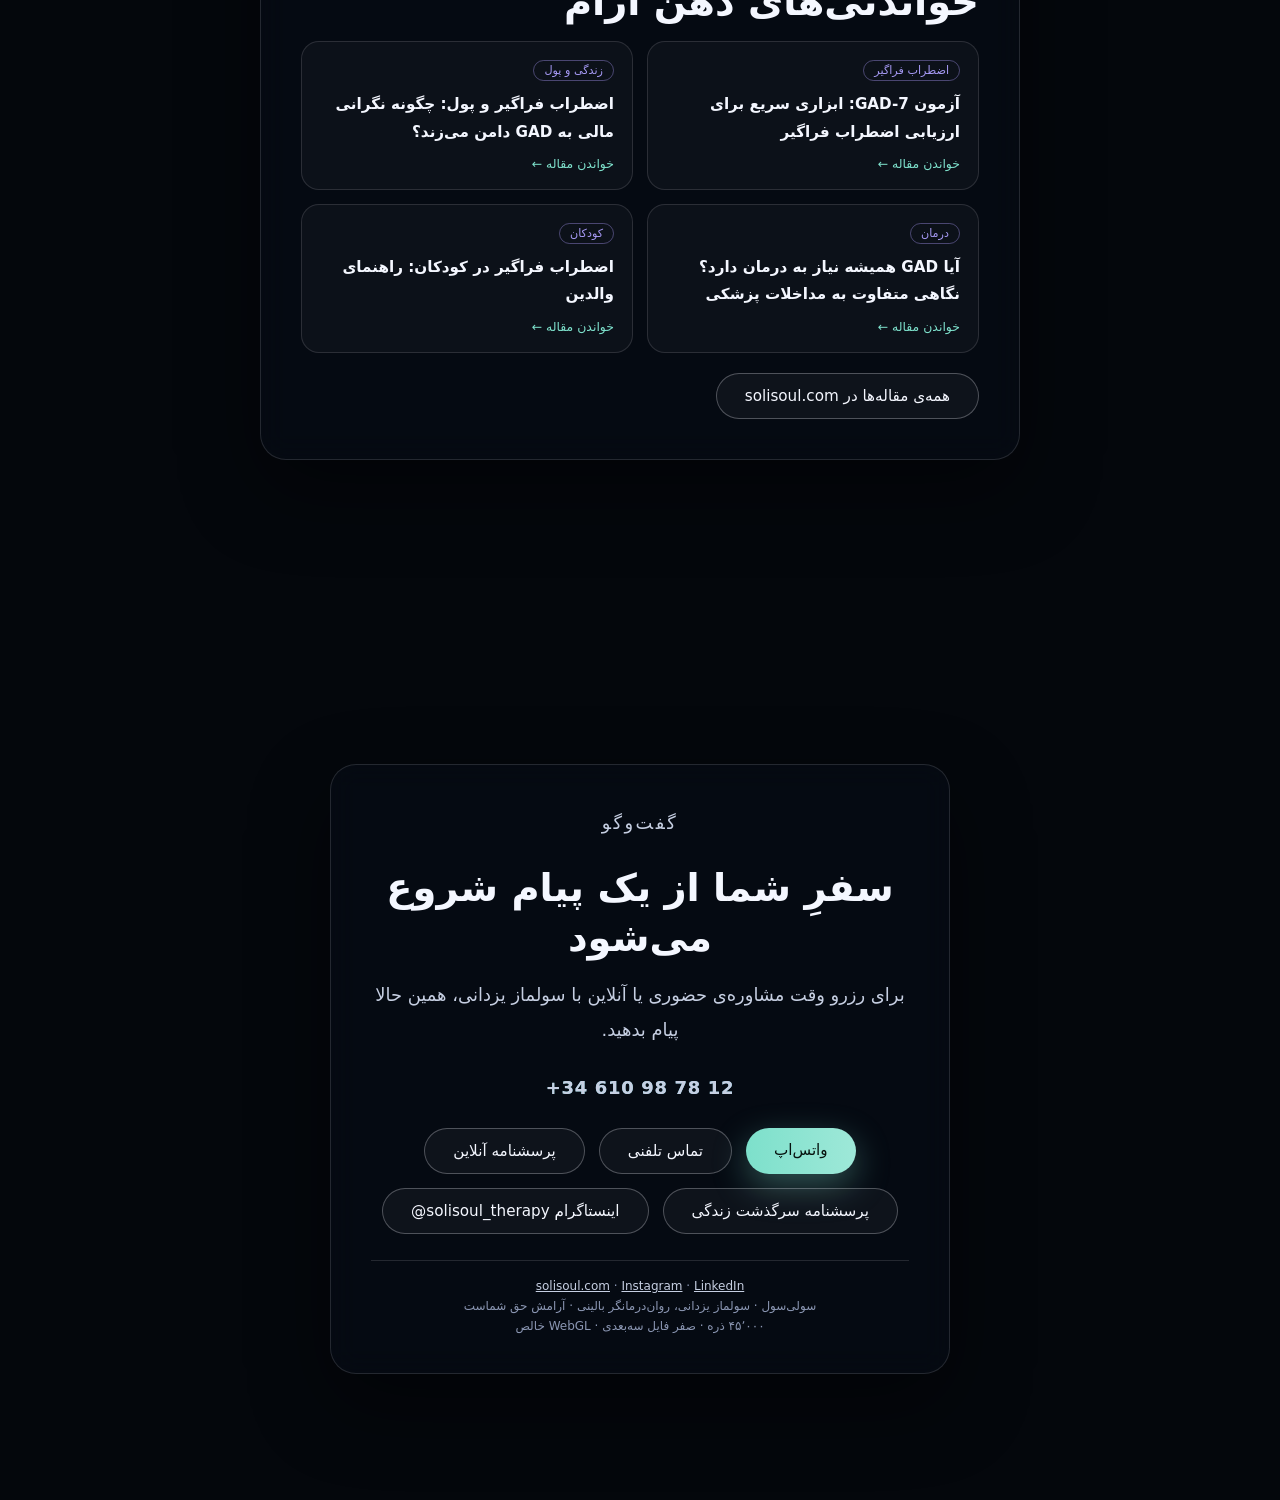
==== commit 943e3094: "Remove external GAD test link; add Life History survey button to hero - Drop the 'آزمون GAD-7 ←' chi" ====
--- a/claude/index.html
+++ b/claude/index.html
@@ -79,6 +79,7 @@
           <div class="hero-actions">
             <a class="btn btn-solid" href="#mind">شروع سفر ↓</a>
             <a class="btn btn-ghost" href="#contact">رزرو مشاوره</a>
+            <a class="btn btn-ghost" href="./survey-lifehistory.html">پرسشنامه سرگذشت زندگی</a>
           </div>
         </div>
       </section>
@@ -99,7 +100,6 @@
             <li>درمان وسواس فکری و عملی</li>
             <li><a href="./survey.html">پرسشنامه آنلاین سولی‌سول ←</a></li>
             <li><a href="./survey-lifehistory.html">پرسشنامه سرگذشت زندگی ←</a></li>
-            <li><a href="https://solisoul.com/%d8%a2%d8%b2%d9%85%d9%88%d9%86-gad/" target="_blank" rel="noopener">آزمون GAD-7 ←</a></li>
           </ul>
         </div>
       </section>
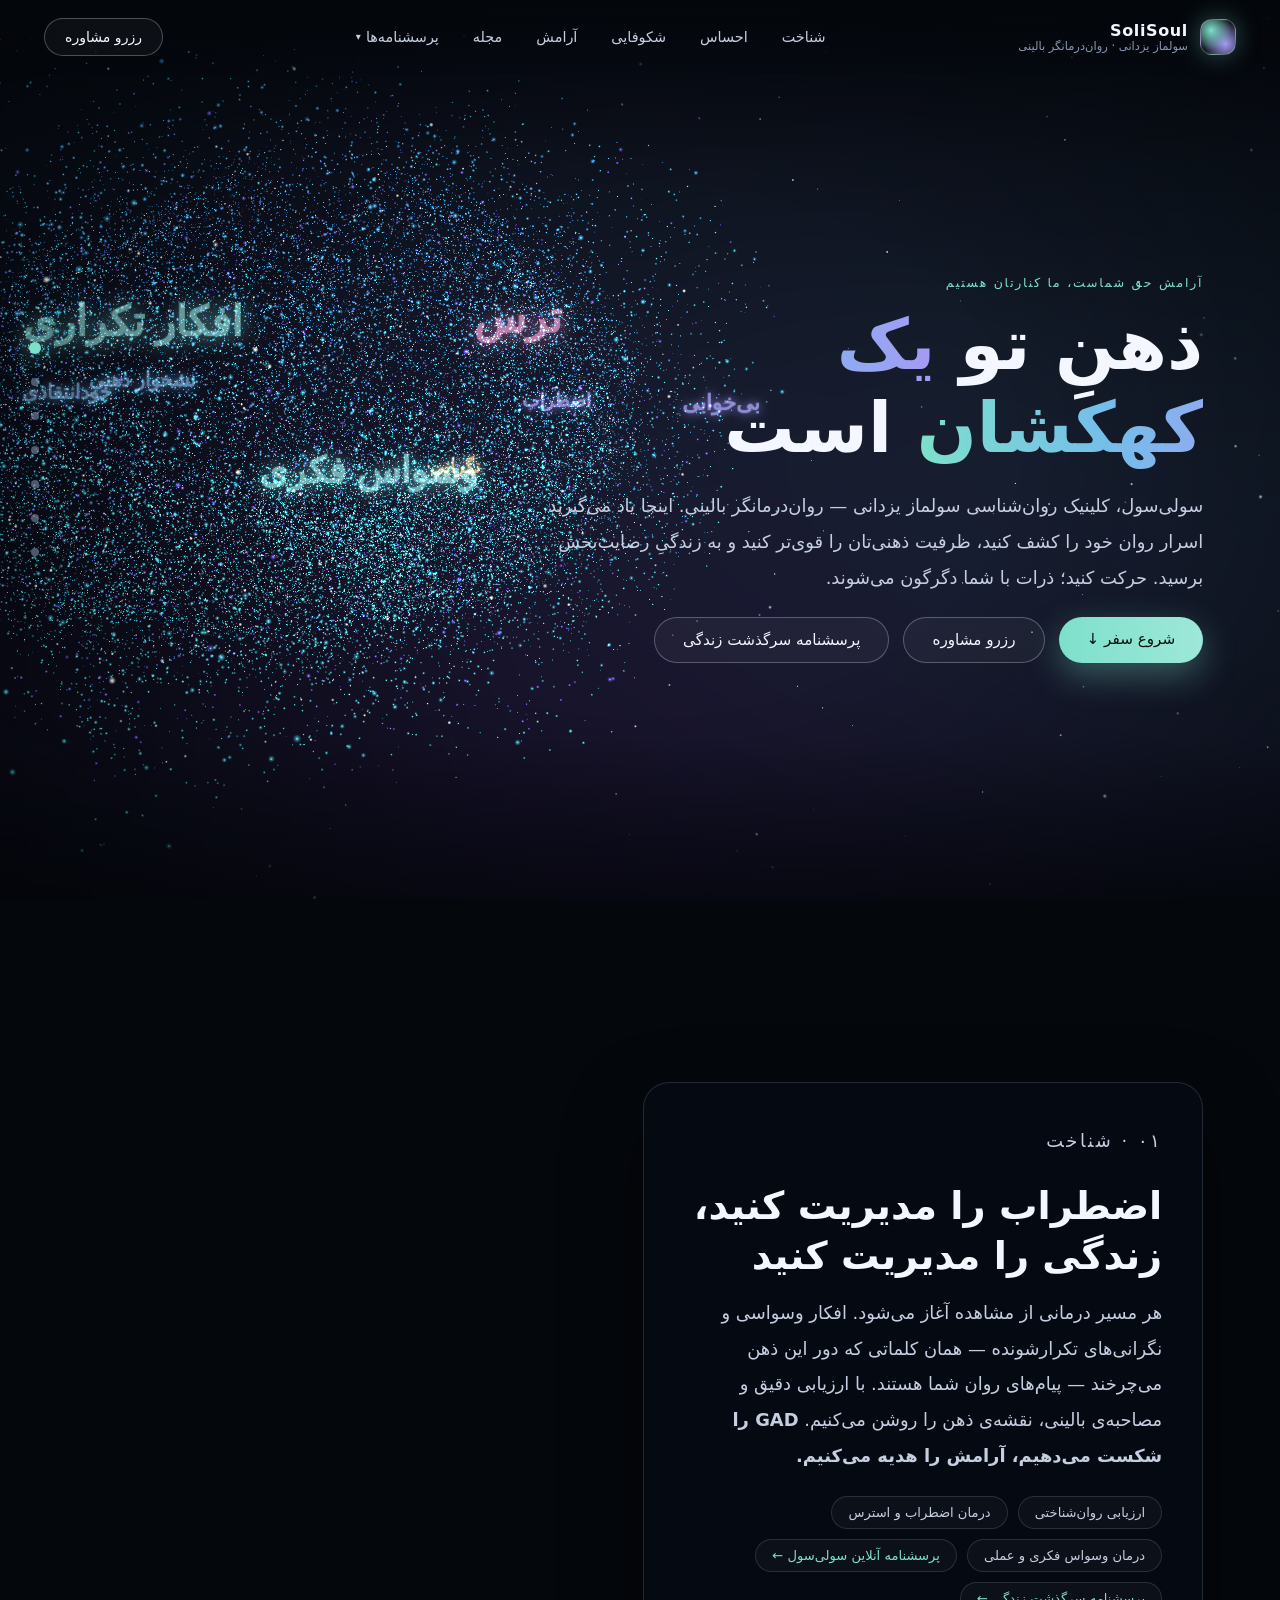
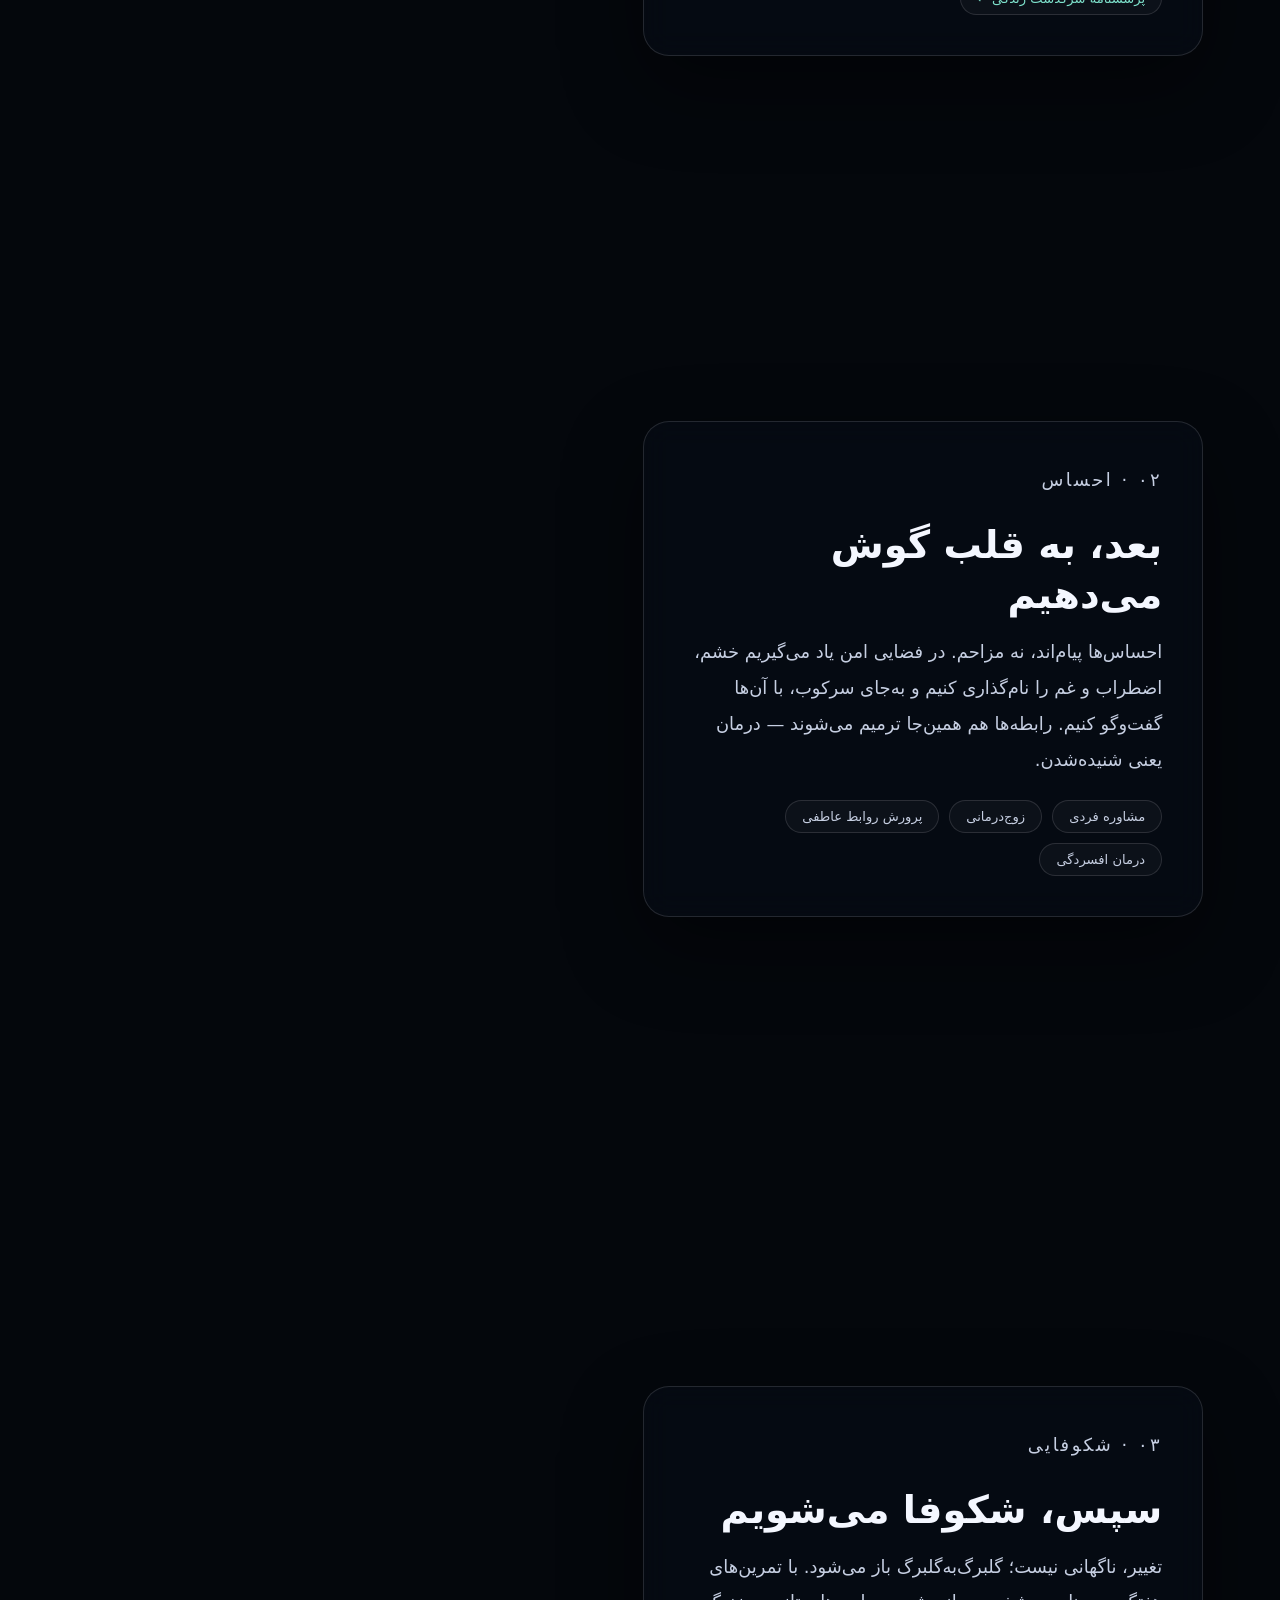
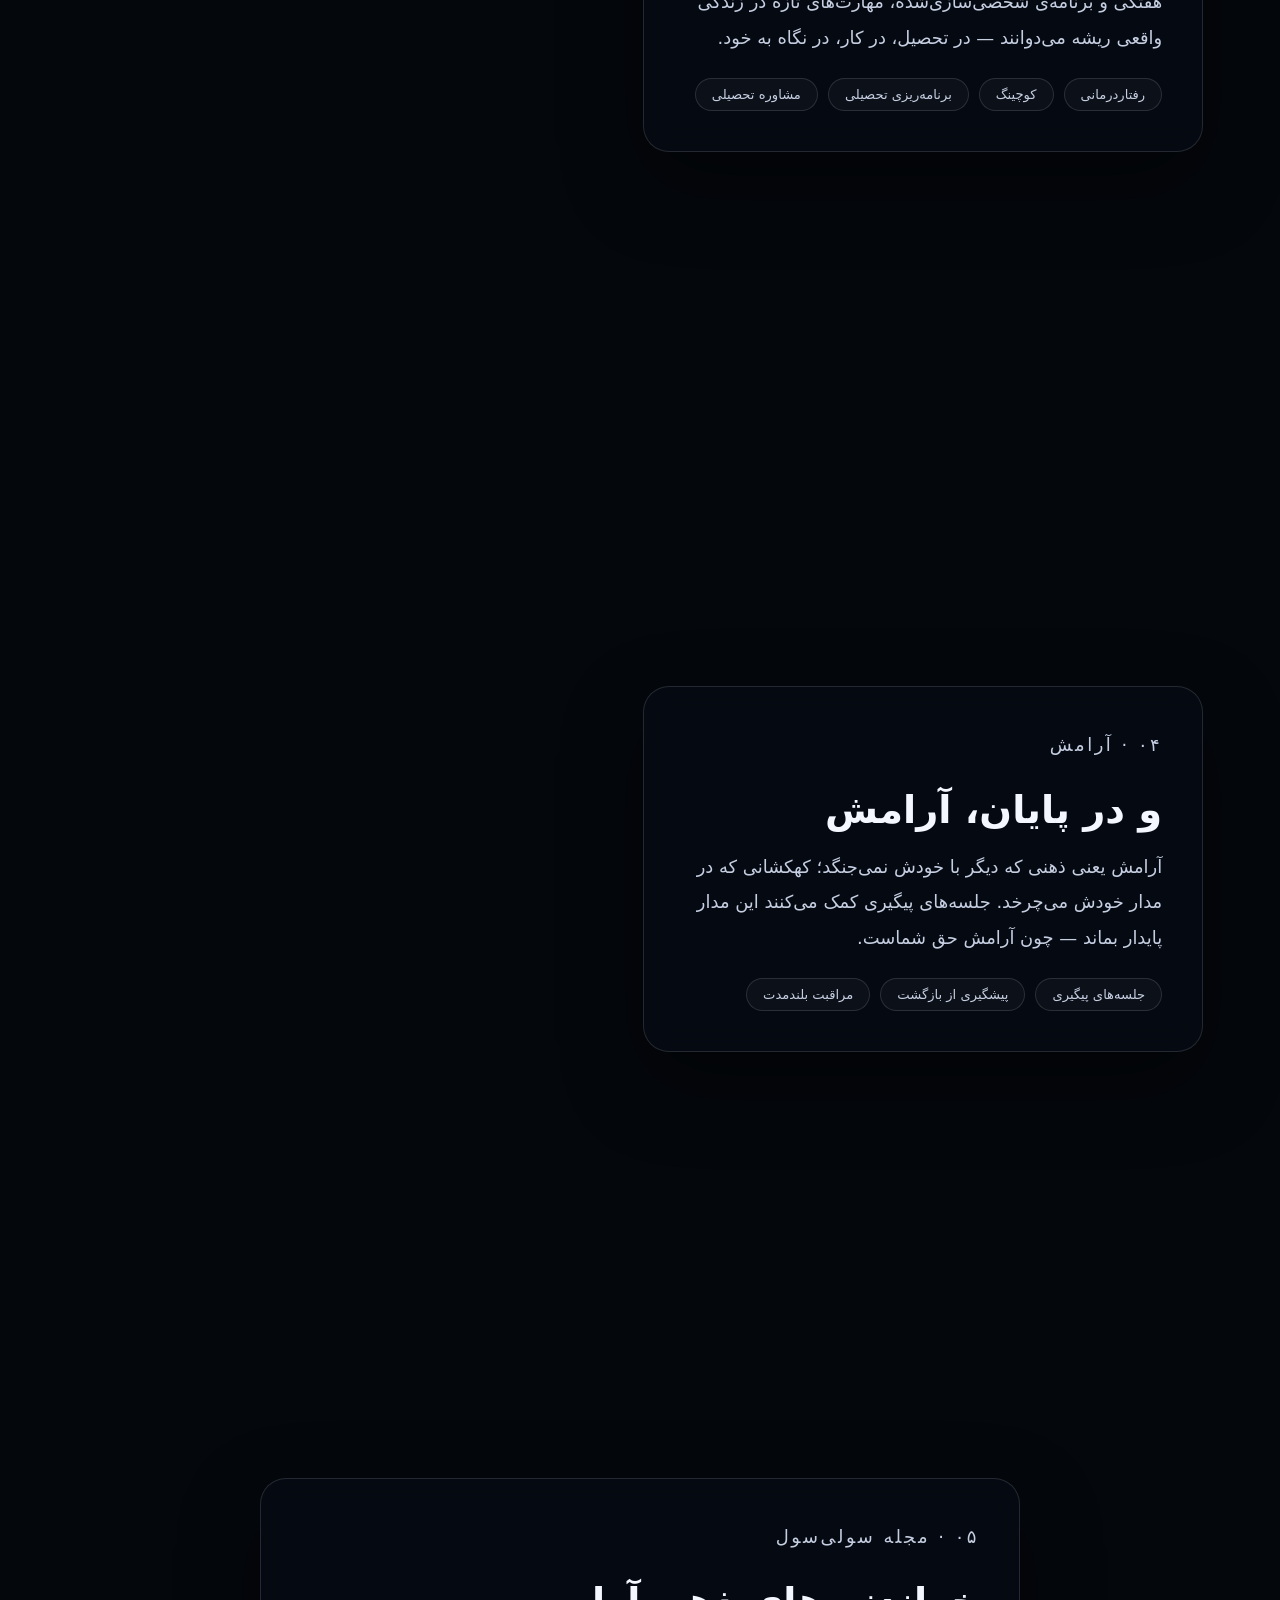
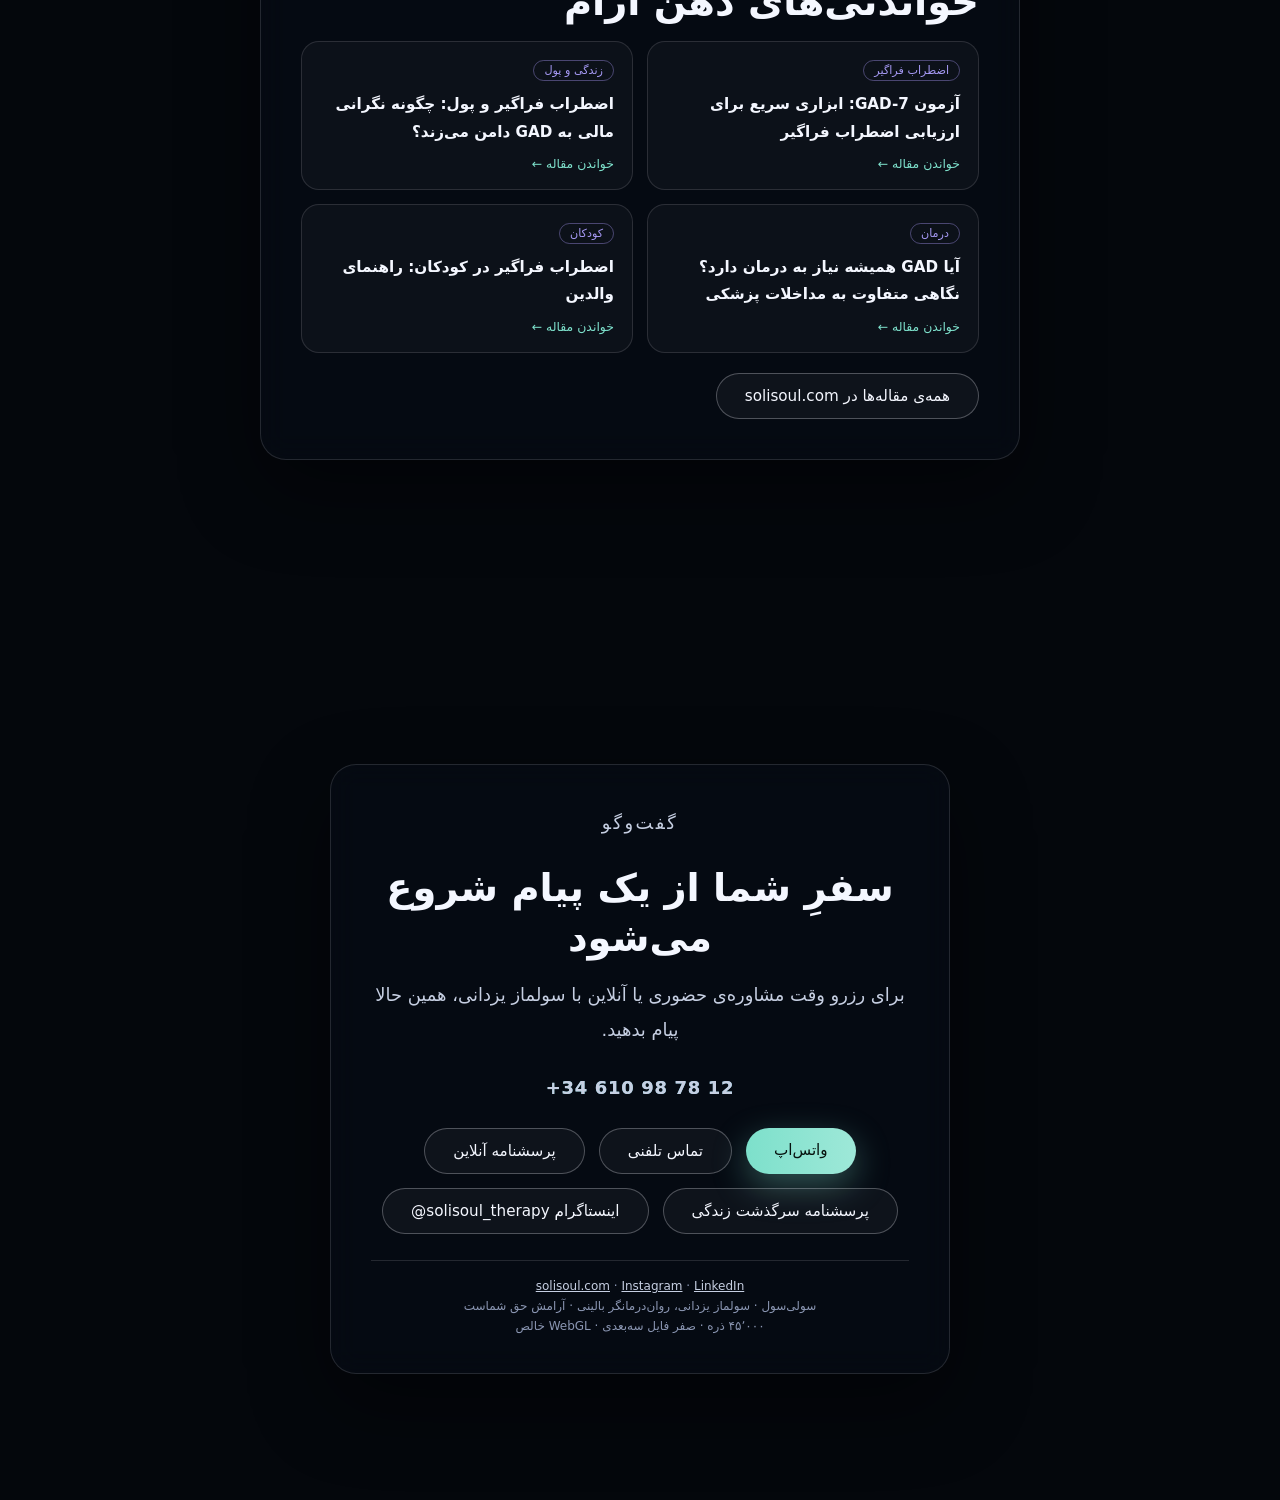
==== commit 2ce30328: "Combine the two surveys into one 'پرسشنامه‌ها' nav dropdown - Replace the separate پرسشنامه / سرگذشت" ====
--- a/claude/index.html
+++ b/claude/index.html
@@ -9,7 +9,7 @@
       name="description"
       content="سولی‌سول — کلینیک روان‌شناسی سولماز یزدانی. درمان اضطراب فراگیر (GAD)، وسواس فکری و عملی، زوج‌درمانی و کوچینگ. آرامش حق شماست، ما کنارتان هستیم."
     />
-    <link rel="stylesheet" href="./styles.css?v=2" />
+    <link rel="stylesheet" href="./styles.css?v=3" />
     <!-- bundle.min.js = script.js + three.js, built with:
          npx esbuild claude/script.js --bundle --minify --format=esm
            --alias:three=./vendor/three/three.module.js
@@ -45,8 +45,13 @@
         <a href="#bloom">شکوفایی</a>
         <a href="#calm">آرامش</a>
         <a href="#blog">مجله</a>
-        <a href="./survey.html">پرسشنامه</a>
-        <a href="./survey-lifehistory.html">سرگذشت زندگی</a>
+        <div class="nav-dd">
+          <button class="nav-dd-btn" type="button" aria-haspopup="true" aria-expanded="false">پرسشنامه‌ها <span aria-hidden="true">▾</span></button>
+          <div class="nav-dd-menu">
+            <a href="./survey.html">پرسشنامه بالینی</a>
+            <a href="./survey-lifehistory.html">سرگذشت زندگی</a>
+          </div>
+        </div>
       </nav>
       <a class="header-action" href="#contact">رزرو مشاوره</a>
     </header>
--- a/claude/styles.css
+++ b/claude/styles.css
@@ -566,3 +566,75 @@
     animation: none;
   }
 }
+
+/* ---------- nav dropdown (پرسشنامه‌ها) ---------- */
+.nav-dd {
+  position: relative;
+  display: inline-flex;
+}
+.nav-dd-btn {
+  font: inherit;
+  font-size: 0.9rem;
+  color: var(--soft);
+  background: none;
+  border: 0;
+  border-bottom: 1px solid transparent;
+  padding: 8px 4px;
+  cursor: pointer;
+  display: inline-flex;
+  align-items: center;
+  gap: 5px;
+  transition: color 0.2s ease, border-color 0.2s ease;
+}
+.nav-dd-btn:hover {
+  color: var(--ink);
+  border-color: var(--mint);
+}
+.nav-dd-btn span {
+  font-size: 0.7em;
+  transition: transform 0.2s ease;
+}
+.nav-dd:hover .nav-dd-btn span,
+.nav-dd:focus-within .nav-dd-btn span {
+  transform: rotate(180deg);
+}
+.nav-dd-menu {
+  position: absolute;
+  inset-inline-end: 0;
+  top: calc(100% + 8px);
+  min-width: 200px;
+  display: grid;
+  gap: 2px;
+  padding: 8px;
+  background: var(--panel-strong);
+  border: 1px solid var(--line);
+  border-radius: 14px;
+  box-shadow: 0 20px 50px rgba(0, 0, 0, 0.5);
+  backdrop-filter: blur(12px);
+  opacity: 0;
+  visibility: hidden;
+  transform: translateY(-6px);
+  transition: opacity 0.18s ease, transform 0.18s ease, visibility 0.18s;
+  z-index: 30;
+}
+.nav-dd:hover .nav-dd-menu,
+.nav-dd:focus-within .nav-dd-menu {
+  opacity: 1;
+  visibility: visible;
+  transform: translateY(0);
+}
+.nav-dd-menu a {
+  color: var(--soft);
+  text-decoration: none;
+  font-size: 0.88rem;
+  padding: 9px 12px;
+  border-radius: 9px;
+  white-space: nowrap;
+  border-bottom: 0;
+  transition: background 0.15s ease, color 0.15s ease;
+}
+.nav-dd-menu a:hover {
+  background: rgba(255, 255, 255, 0.07);
+  color: var(--ink);
+  border-color: transparent;
+}
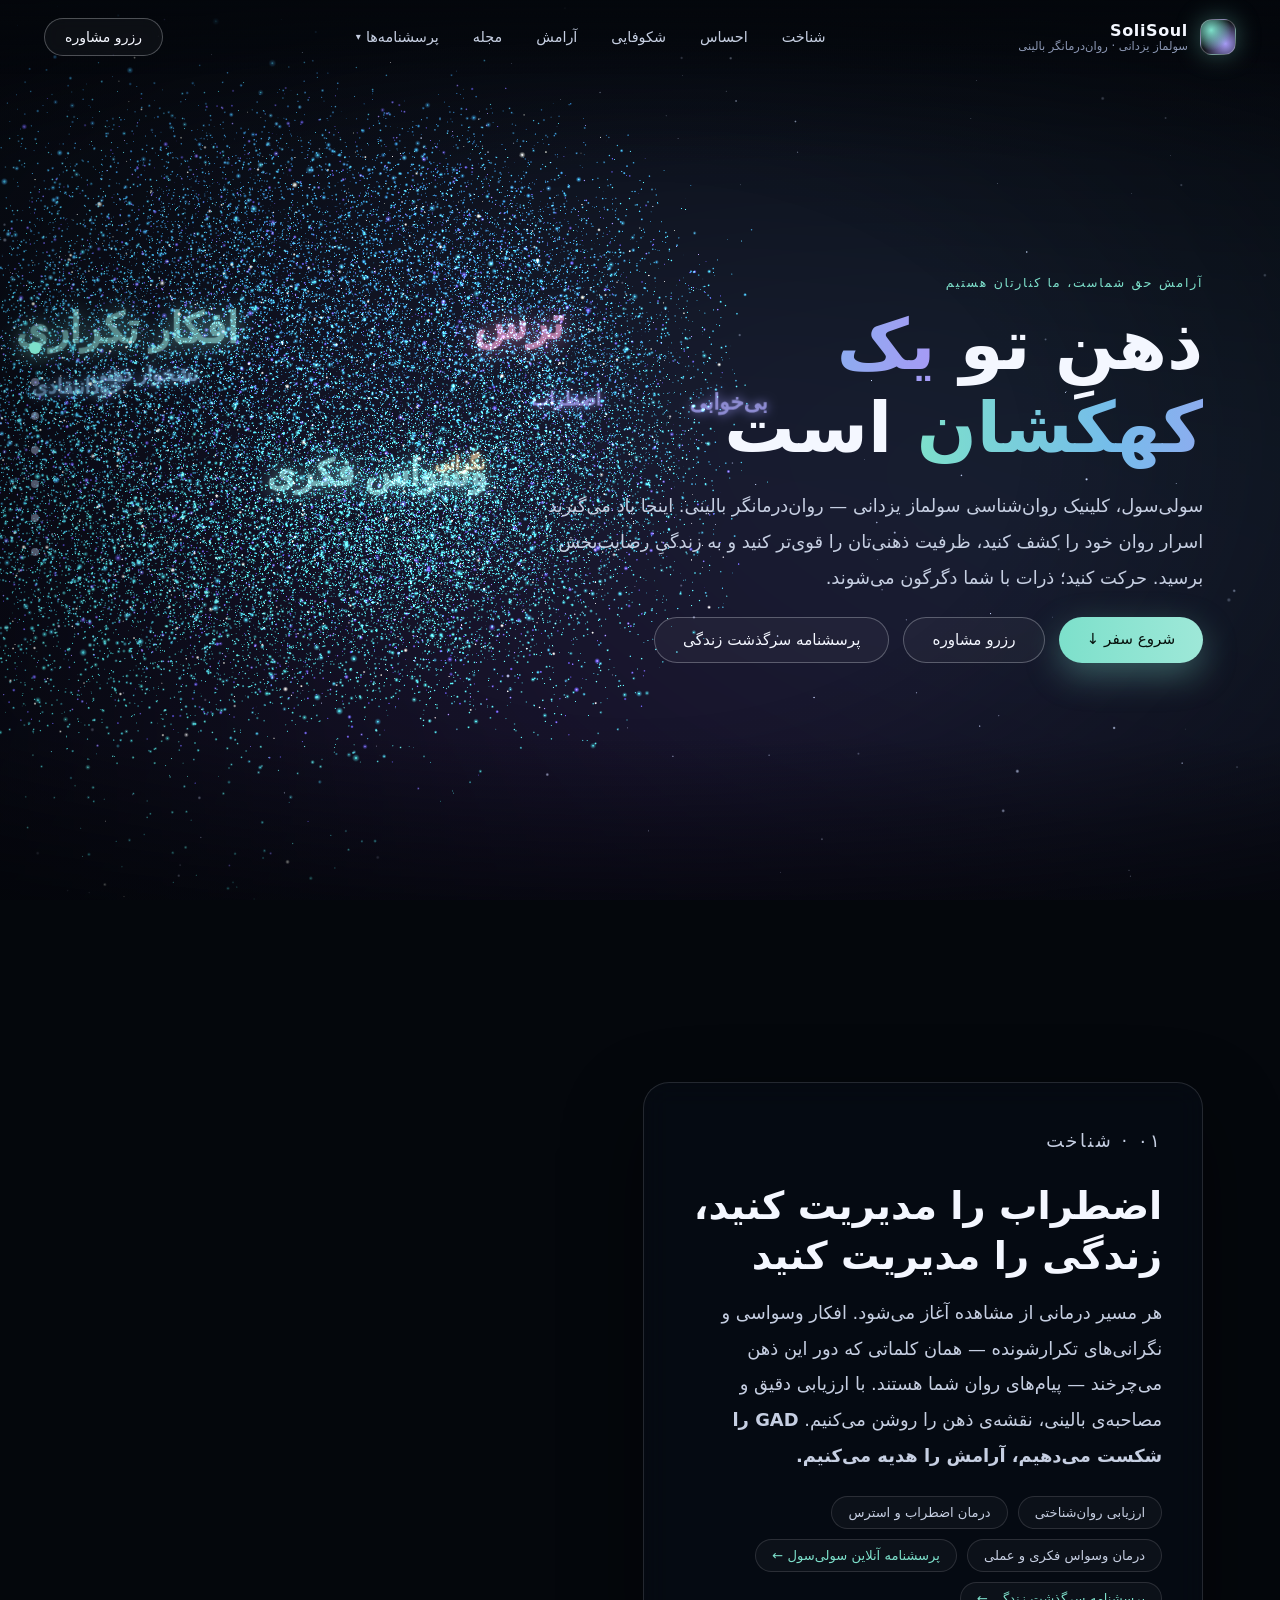
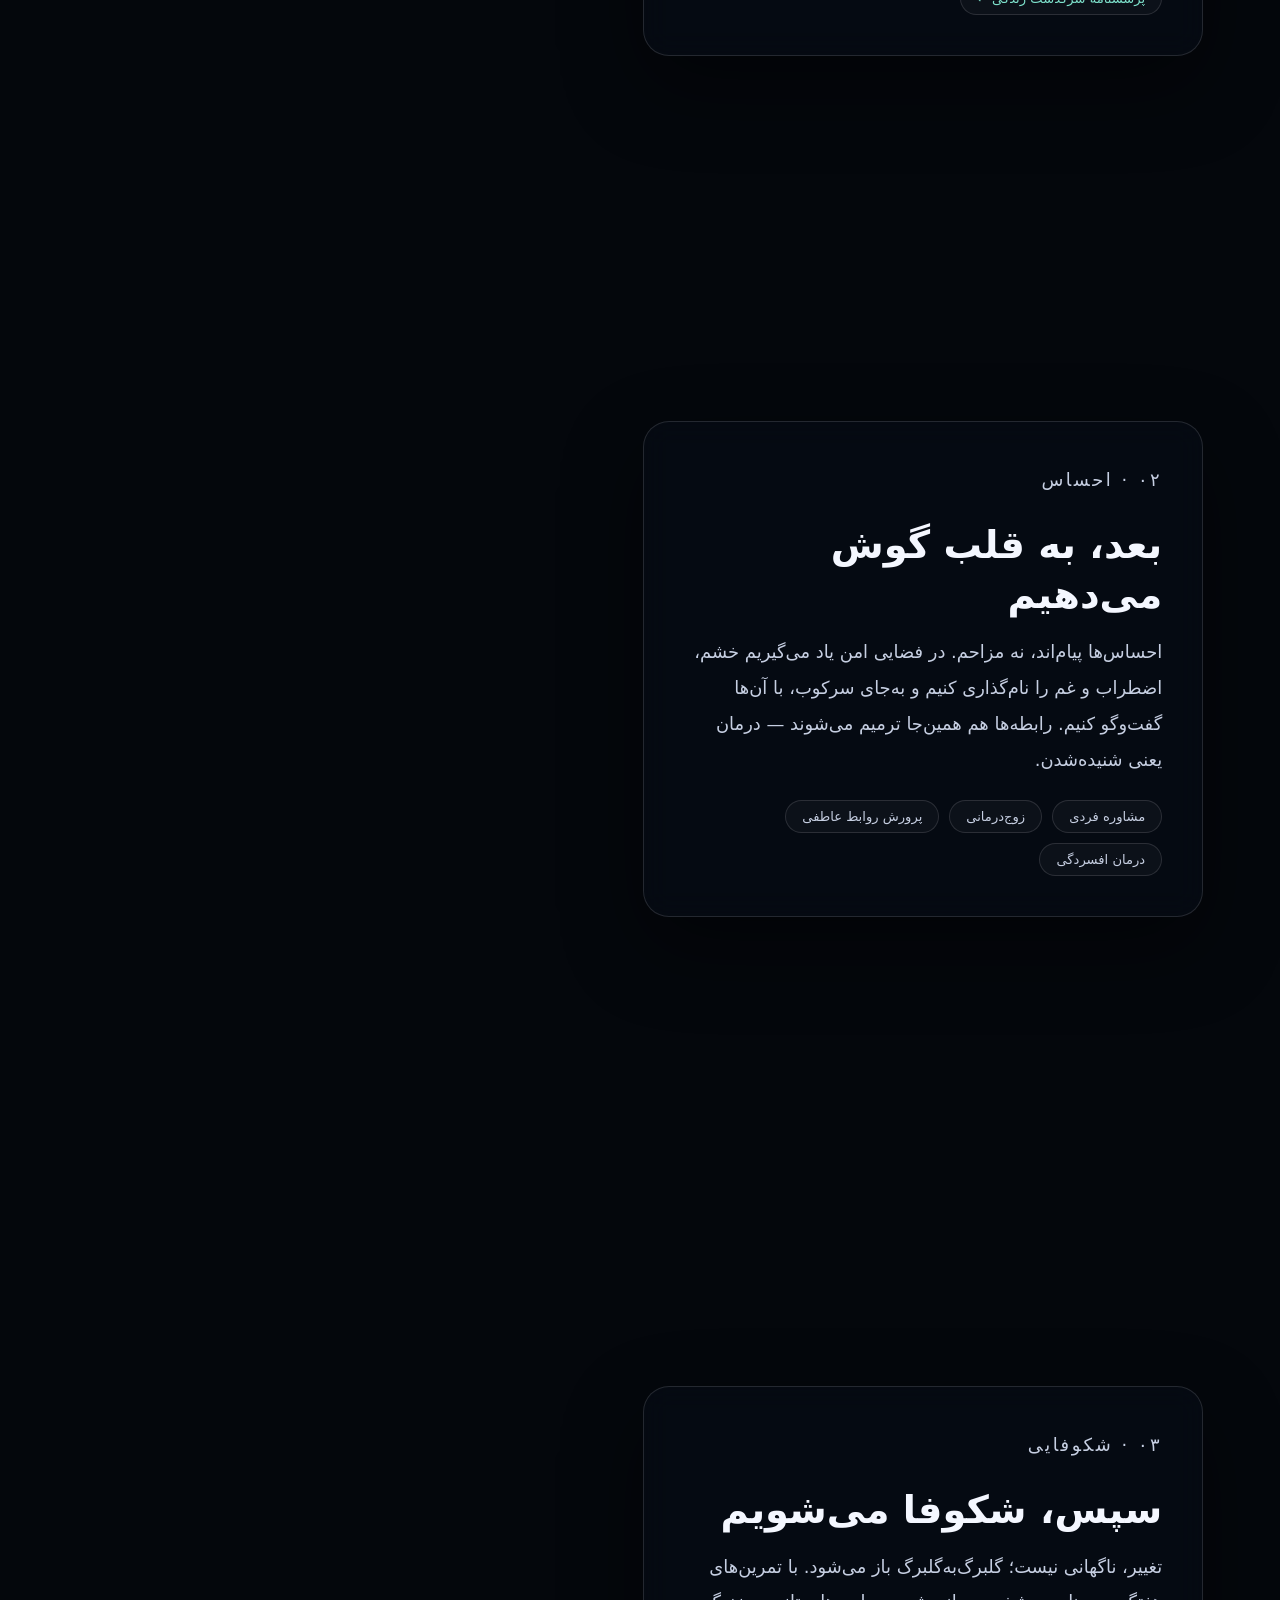
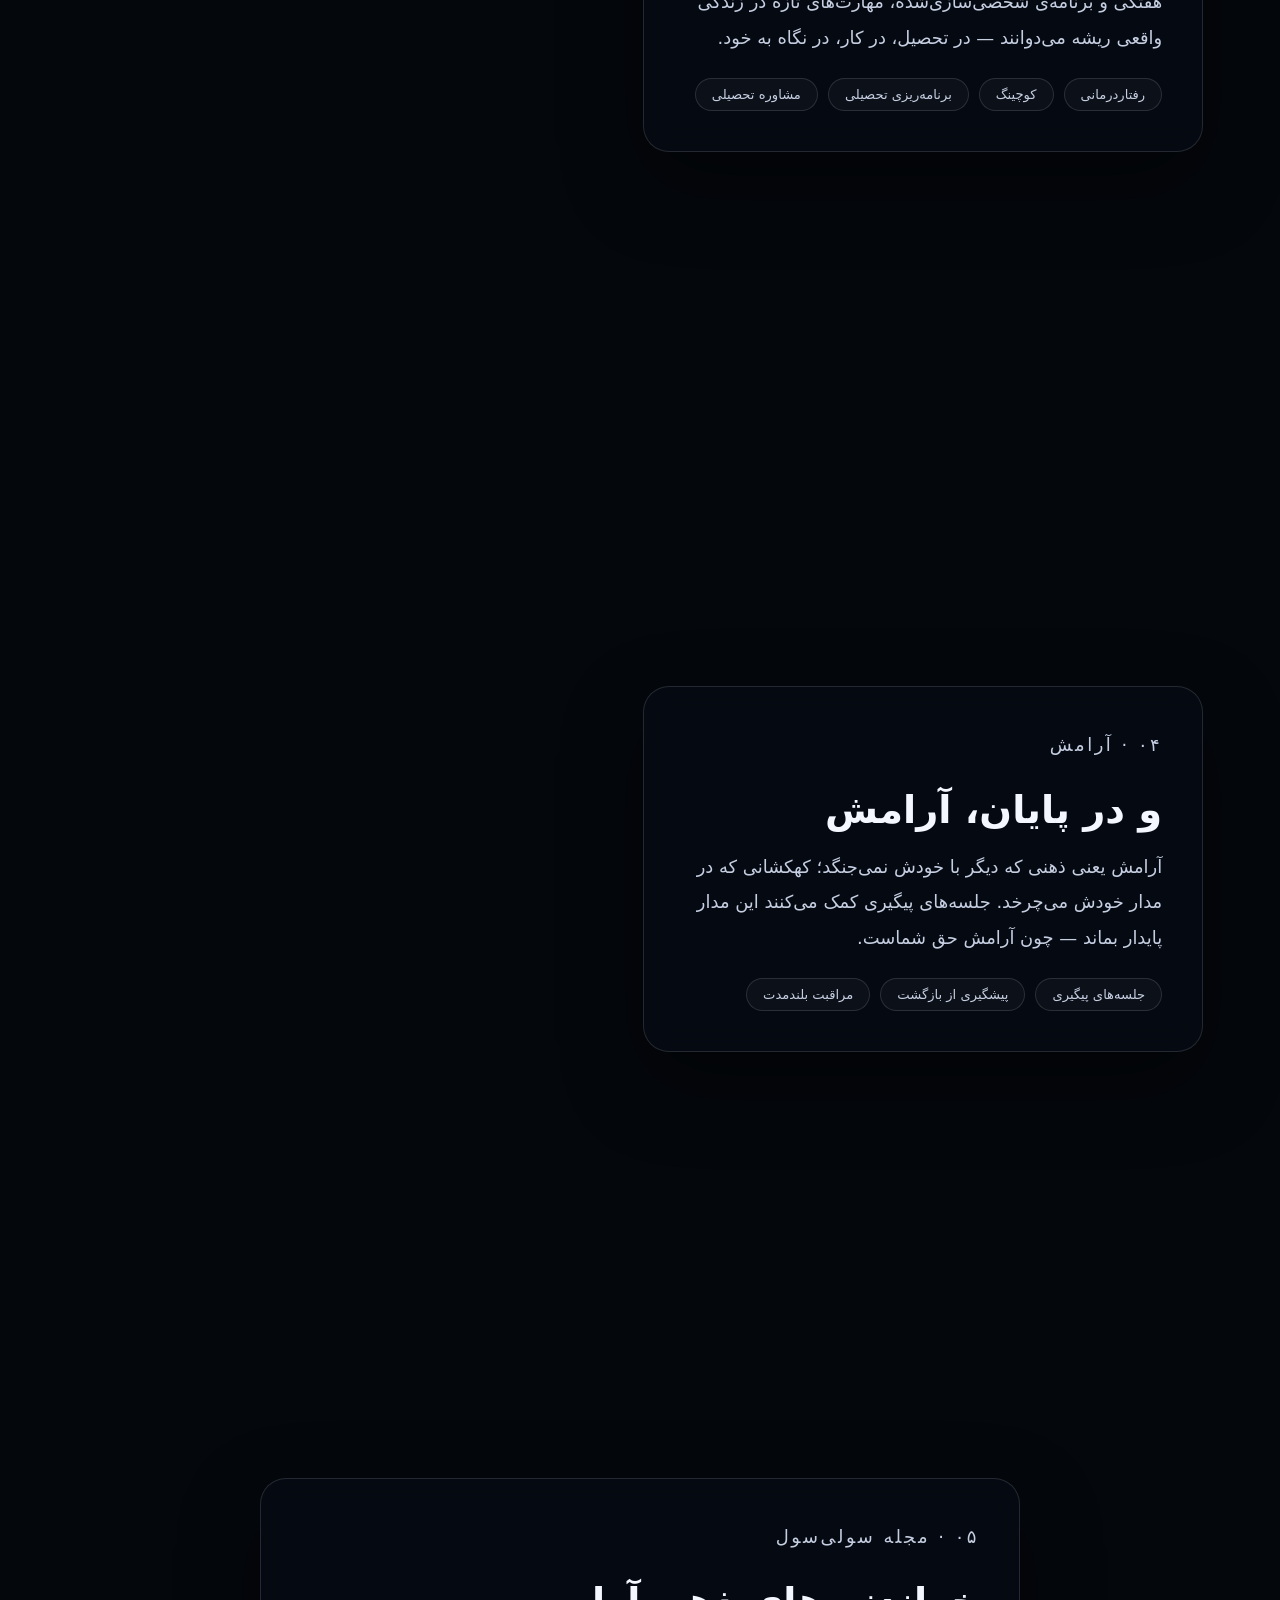
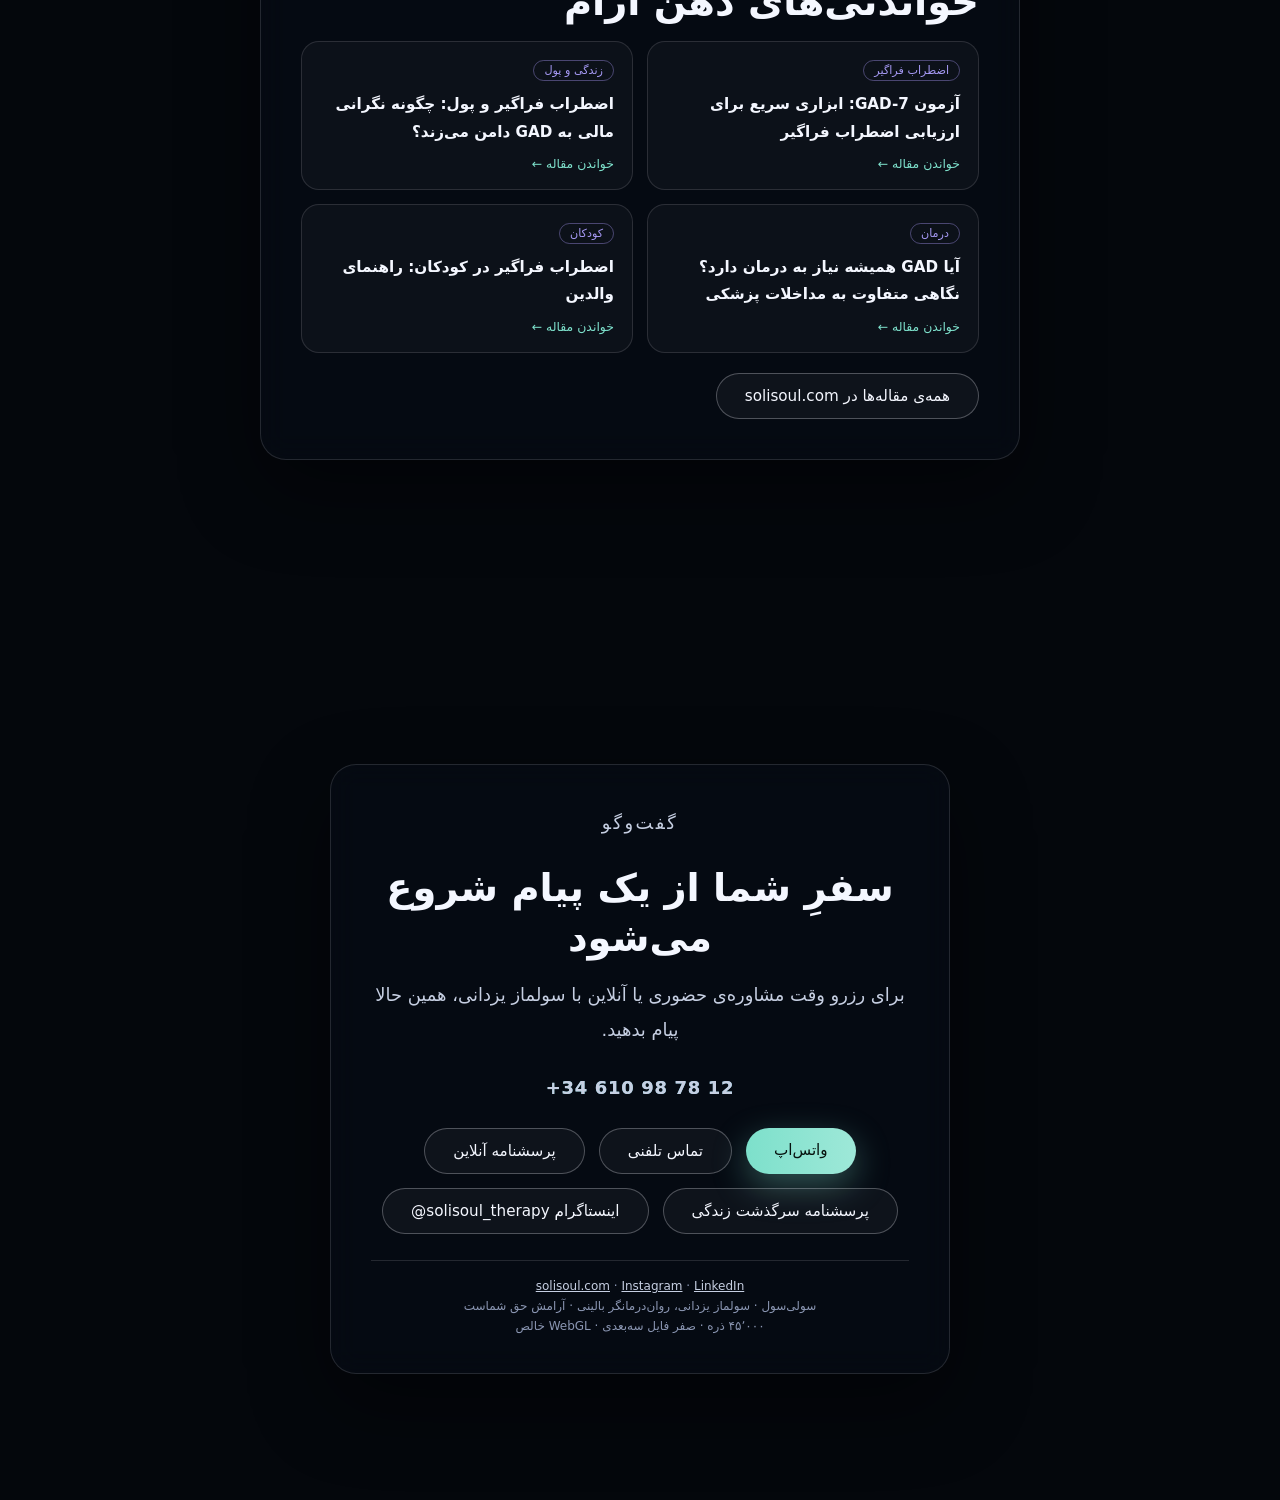
==== commit 64316121: "Bust stale Cloudflare cache for styles.css (v=3 -> v=4) Cloudflare cached the pre-deploy stylesheet " ====
--- a/claude/index.html
+++ b/claude/index.html
@@ -9,7 +9,7 @@
       name="description"
       content="سولی‌سول — کلینیک روان‌شناسی سولماز یزدانی. درمان اضطراب فراگیر (GAD)، وسواس فکری و عملی، زوج‌درمانی و کوچینگ. آرامش حق شماست، ما کنارتان هستیم."
     />
-    <link rel="stylesheet" href="./styles.css?v=3" />
+    <link rel="stylesheet" href="./styles.css?v=4" />
     <!-- bundle.min.js = script.js + three.js, built with:
          npx esbuild claude/script.js --bundle --minify --format=esm
            --alias:three=./vendor/three/three.module.js
